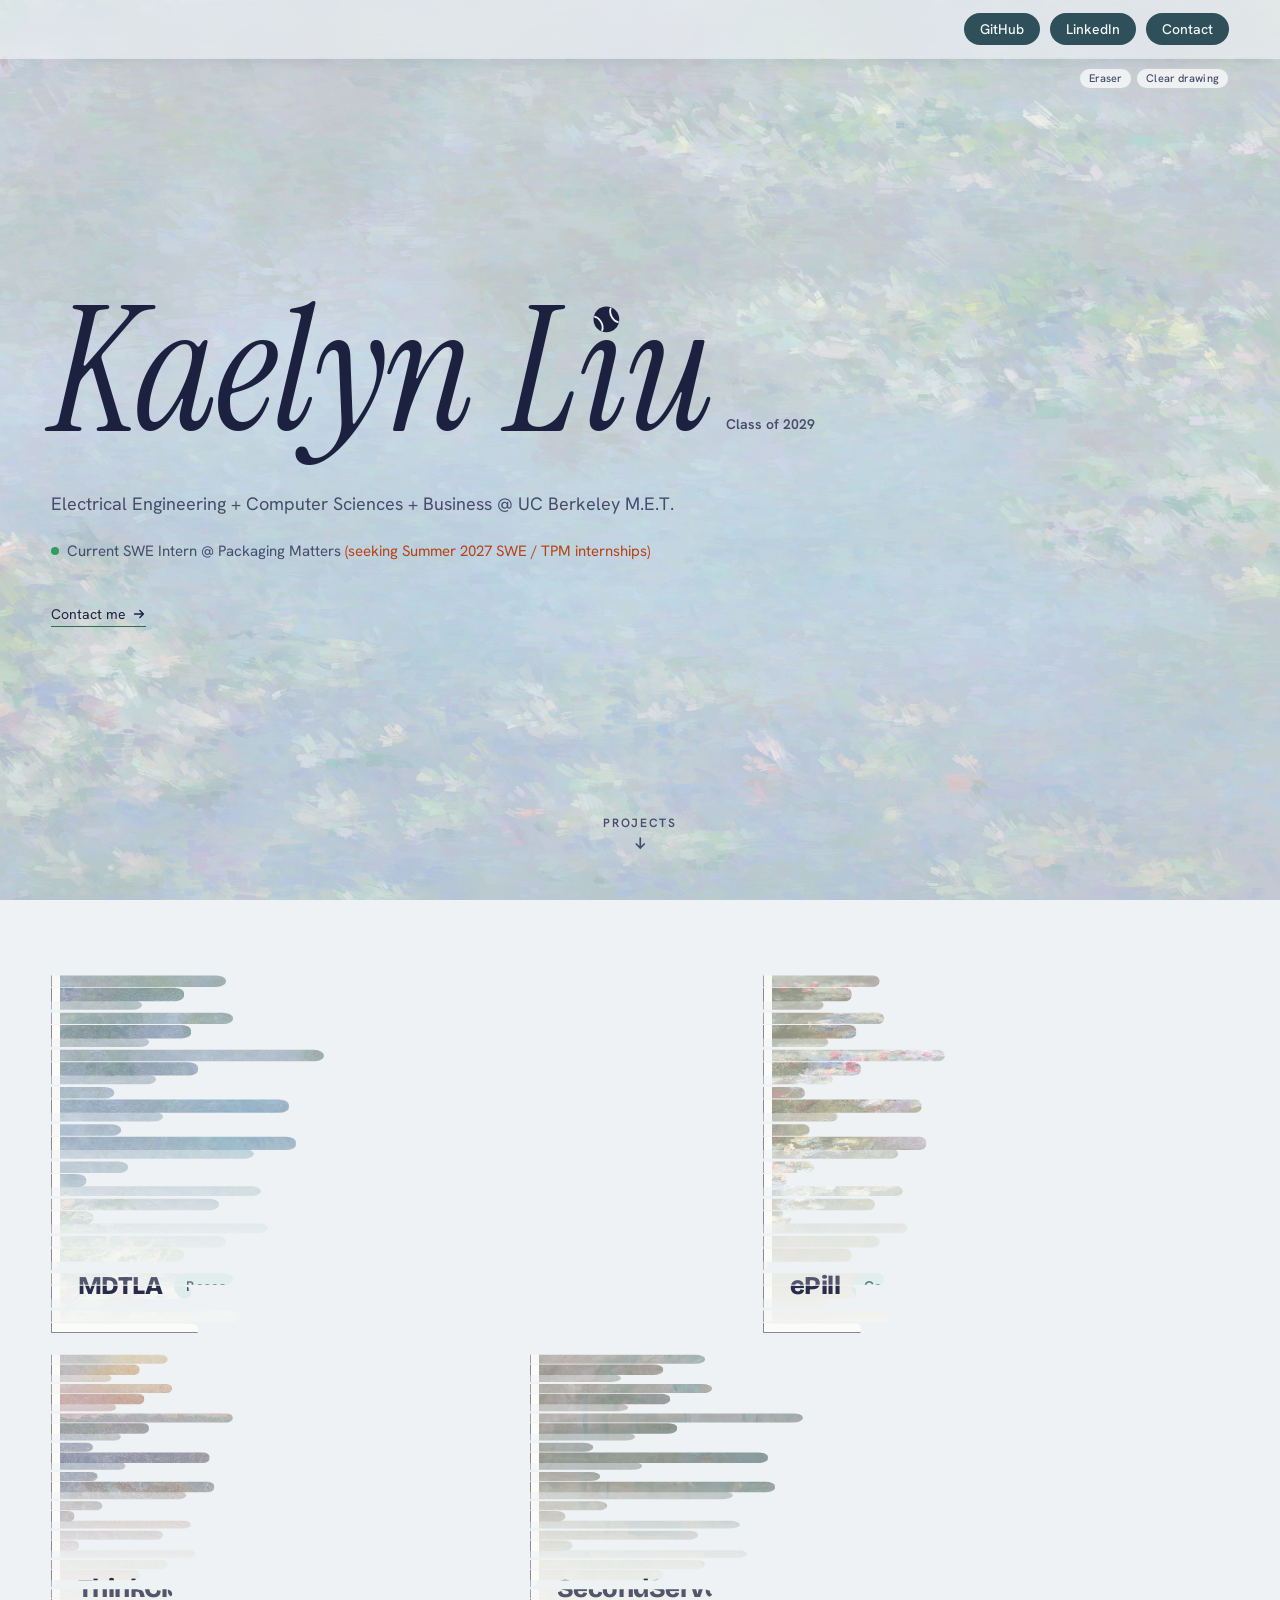
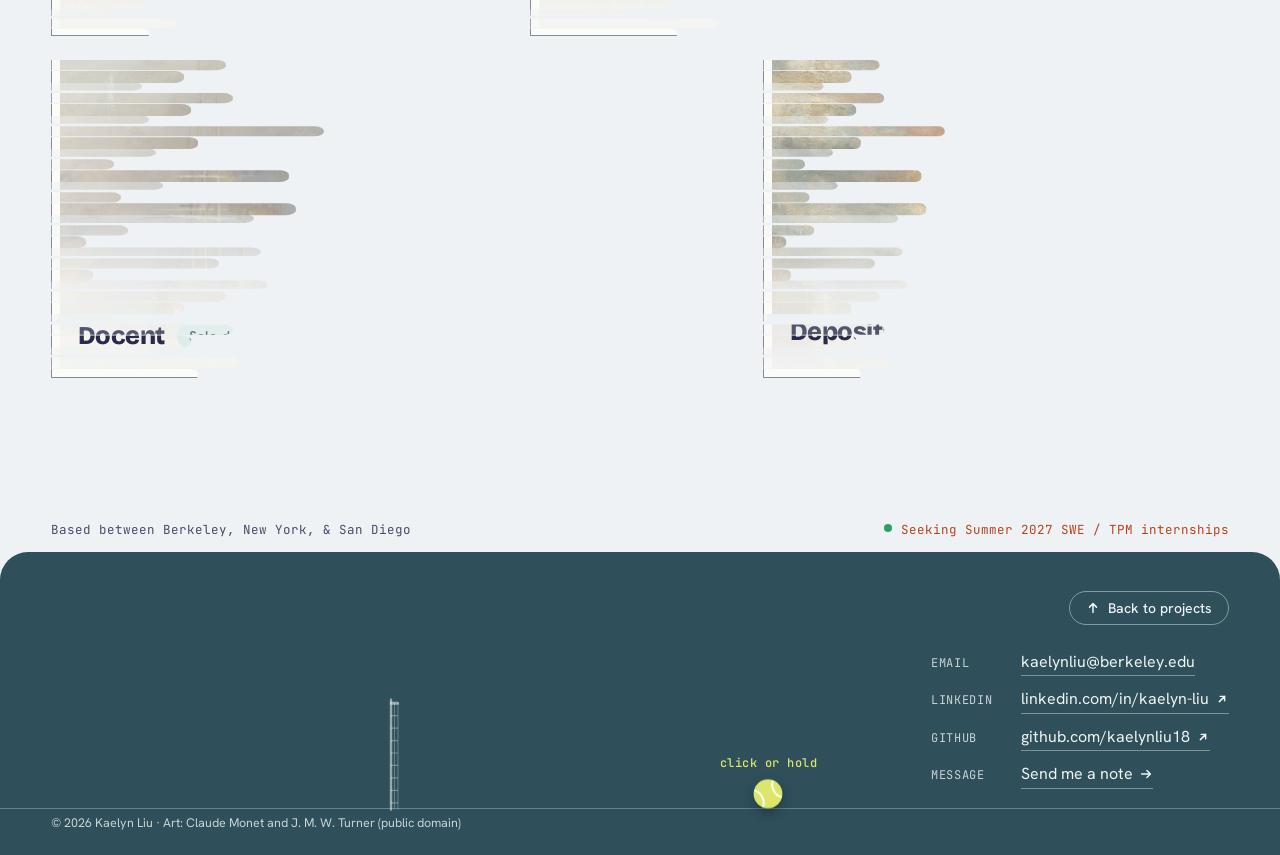
==== index.html @ cdf758e6 "DepositBack: size the monitor ring by viewport height so it fits short screens" ====
<!doctype html>
<html lang="en">
<head>
<meta charset="utf-8">
<meta name="viewport" content="width=device-width, initial-scale=1">
<title>Kaelyn Liu · Software Engineer</title>
<meta name="description" content="Kaelyn Liu: software engineer studying EECS + Business at UC Berkeley. Computer vision, ML and full-stack projects.">
<link rel="preconnect" href="https://fonts.googleapis.com">
<link rel="preconnect" href="https://fonts.gstatic.com" crossorigin>
<link href="https://fonts.googleapis.com/css2?family=Bricolage+Grotesque:opsz,wght@12..96,500;12..96,700;12..96,800&family=Hanken+Grotesk:wght@400;500;600&family=JetBrains+Mono:wght@400;500&family=Instrument+Serif:ital@1&display=swap" rel="stylesheet">
<link rel="stylesheet" href="styles.css?v=206">
<link rel="icon" href="data:image/svg+xml,%3Csvg xmlns='http://www.w3.org/2000/svg' viewBox='0 0 32 32'%3E%3Crect width='32' height='32' rx='6' fill='%23cfdcef'/%3E%3Cpath d='M9 8v16M9 16l9-8M12 14l7 10' stroke='%231c2140' stroke-width='3' fill='none' stroke-linecap='round'/%3E%3C/svg%3E">
</head>
<body>
<a class="skip" href="#projects">Skip to projects</a>

<header class="nav" id="top">
  <a class="brand" href="#top">Kaelyn Liu</a>
  <nav class="nav-links" aria-label="Profiles">
    <a class="nav-pill" href="https://github.com/kaelynliu18" target="_blank" rel="noopener">GitHub</a>
    <a class="nav-pill" href="https://linkedin.com/in/kaelyn-liu" target="_blank" rel="noopener">LinkedIn</a>
    <a class="nav-pill" href="contact.html">Contact</a>
  </nav>
</header>

<main>
  <div class="top">
    <!-- Hero -->
    <section class="hero" aria-labelledby="name">
      <div class="hero-id">
        <div class="name-row"><h1 id="name" aria-label="Kaelyn Liu"><span class="nm" aria-hidden="true"><span class="ch" style="--d:0">K</span><span class="ch" style="--d:1">a</span><span class="ch" style="--d:2">e</span><span class="ch" style="--d:3">l</span><span class="ch" style="--d:4">y</span><span class="ch" style="--d:5">n</span><span class="ch sp" style="--d:6"> </span><span class="ch" style="--d:7">L</span><span class="ch idot" style="--d:8">ı<span class="ball" aria-hidden="true"><svg viewBox="0 0 20 20"><circle cx="10" cy="10" r="9.6" fill="#1c2140"/><path transform="rotate(-28 10 10)" d="M3.4 4.3c2.9 2.5 2.9 8.9 0 11.4M16.6 4.3c-2.9 2.5-2.9 8.9 0 11.4" fill="none" stroke="#eef2f6" stroke-width="1.4" stroke-linecap="round"/></svg></span></span><span class="ch" style="--d:9">u</span></span></h1><span class="year">Class of 2029</span></div>
        <p class="edu">Electrical Engineering + Computer Sciences + Business @ UC Berkeley M.E.T.</p>
      </div>
      <div class="hero-pitch">
        <p class="now"><span class="dot open" aria-hidden="true"></span><span>Current SWE Intern @ Packaging Matters <span class="seek">(seeking Summer 2027 SWE / TPM internships)</span></span></p>
        <p class="reach hero-reach"><a href="contact.html">Contact me <svg class="i" viewBox="0 0 16 16" aria-hidden="true"><path d="M3 8h10M9 4l4 4-4 4"/></svg></a></p>
      </div>
    </section>

    <!-- Projects: a gallery wall of faded Monets, each with its project written over it -->
    <section class="wall" id="projects" aria-labelledby="h-projects">
      <h2 id="h-projects" class="sr-only">Projects</h2>
      <ul class="tiles">
        <li><button class="tile" type="button" data-i="0" aria-controls="d-mdtla">
          <span class="frame"><img class="tile-art" src="assets/mdtla-cover.webp" width="1400" height="1120" alt="" loading="eager"><span class="cover-text"><span class="tile-title"><span class="tile-name">MDTLA</span><span class="badge">Researcher @ UAB AI.MED Lab</span></span><span class="tile-line">Multi-scale digital twin for predicting fatty liver disease progression</span><span class="tile-foot"><span class="tile-metric">98.3% classification accuracy</span></span></span></span>
        </button></li>
        <li><button class="tile" type="button" data-i="1" aria-controls="d-epill">
          <span class="frame"><img class="tile-art" src="assets/epill-cover.webp" width="1429" height="1143" alt="" loading="eager"><span class="cover-text"><span class="tile-title"><span class="tile-name">ePill</span><span class="badge">Congressional App Challenge Winner</span></span><span class="tile-line">Synthetic data generation for a computer-vision-based pill tracking app</span><span class="tile-foot"><span class="tile-metric">+3.7% over YOLOv10 baseline</span></span></span></span>
        </button></li>
        <li><button class="tile" type="button" data-i="2" aria-controls="d-thinkclear">
          <span class="frame"><img class="tile-art" src="assets/thinkclear-cover.webp" width="1181" height="945" alt="" loading="eager"><span class="cover-text"><span class="tile-title"><span class="tile-name">ThinkClear</span><span class="badge">Fellow @ UPenn M&amp;TSI</span></span><span class="tile-line">Bone-conduction smart glasses with real-time edge facial recognition</span><span class="tile-foot"><span class="tile-metric">400k+ API requests supported</span></span></span></span>
        </button></li>
        <li><button class="tile" type="button" data-i="3" aria-controls="d-secondserve">
          <span class="frame"><img class="tile-art" src="assets/secondserve-cover.webp" width="1550" height="1240" alt="" loading="eager"><span class="cover-text"><span class="tile-title"><span class="tile-name">SecondServe</span><span class="badge">Solo developer</span></span><span class="tile-line">Physics-based digital twin for tennis serve optimization</span><span class="tile-foot"><span class="tile-metric wip">Still optimizing</span></span></span></span>
        </button></li>
        <li><button class="tile" type="button" data-i="4" aria-controls="d-docent">
          <span class="frame"><img class="tile-art" src="assets/docent-cover.webp?v=2" width="1400" height="1120" alt="" loading="eager"><span class="cover-text"><span class="tile-title"><span class="tile-name">Docent</span><span class="badge">Solo developer</span></span><span class="tile-line">Description coming soon</span></span></span>
        </button></li>
        <li><button class="tile" type="button" data-i="5" aria-controls="d-depositback">
          <span class="frame"><img class="tile-art" src="assets/depositback-cover.webp?v=2" width="1400" height="1120" alt="" loading="eager"><span class="cover-text"><span class="tile-title"><span class="tile-name">DepositBack</span><span class="badge">Anthropic Hackathon Winner</span></span><span class="tile-line">Multi-agent LLM system to help renters get their security deposits back</span><span class="tile-foot"><span class="tile-metric">15s end-to-end analysis</span></span></span></span>
        </button></li>
      </ul>
    </section>
    <div class="stage" aria-live="polite">
      <div class="stage-bar">
        <button class="ctl back" type="button"><svg class="i" viewBox="0 0 16 16" aria-hidden="true"><path d="M13 8H3M7 4 3 8l4 4"/></svg> All projects</button>
      </div>
      <article class="detail" id="d-mdtla" data-i="0" data-cover="assets/mdtla-cover.webp" aria-labelledby="t-mdtla">
        <figure class="detail-fig has-views"><div class="views" role="tablist" aria-label="MDTLA figures"><button type="button" role="tab" aria-selected="true" aria-controls="md-model" id="md-model-tab">Digital twin design</button><button type="button" role="tab" aria-selected="false" aria-controls="md-data" id="md-data-tab" tabindex="-1">Data pipeline</button><button type="button" role="tab" aria-selected="false" aria-controls="md-pred" id="md-pred-tab" tabindex="-1">Results</button></div><div class="view md-stack" role="tabpanel" id="md-model" aria-labelledby="md-model-tab"><p class="md-step md-label md-label-first">General biological structure</p><img class="md-anat" src="assets/liver-structure.webp" width="2516" height="618" loading="lazy" alt="Liver structure in three steps: the whole liver; the liver made of repeating hexagonal lobules; one lobule, with blood vessels running in from the edges to a central vein."><p class="md-credit">Liver structure diagram: <a href="https://old-ib.bioninja.com.au/options/option-d-human-physiology/d3-functions-of-the-liver/liver-structure.html" target="_blank" rel="noopener">BioNinja</a>.</p><p class="md-step md-label">MDTLA framework</p><svg class="md-fw" viewBox="0 0 2220 1390" role="img" aria-label="MDTLA framework: patient data (age, sex, BMI, T2D status, genes) sets model parameters that drive a hexagonal liver-lobule digital twin of hepatocytes, stellate, endothelial and Kupffer cells, linked to the patient by a bidirectional feedback loop."><defs><marker id="mdh" viewBox="0 0 10 10" refX="9" refY="5" markerWidth="5" markerHeight="5" orient="auto"><path d="M0 0 10 5 0 10z" fill="#1c2140"/></marker></defs><image href="assets/mdtla-framework.webp" width="2220" height="1390"/><g fill="none" stroke="#1c2140" marker-end="url(#mdh)"><g class="md-base" stroke-width="2"><path d="M558 364 L771 415"/><path d="M558 364 L771 596"/><path d="M558 364 L771 778"/><path d="M558 364 L771 957"/><path d="M558 364 L771 1138"/><path d="M558 479 L771 415"/><path d="M558 479 L771 596"/><path d="M558 479 L771 778"/><path d="M558 479 L771 957"/><path d="M558 479 L771 1138"/><path d="M558 594 L771 415"/><path d="M558 594 L771 596"/><path d="M558 594 L771 778"/><path d="M558 594 L771 957"/><path d="M558 594 L771 1138"/><path d="M558 710 L771 415"/><path d="M558 710 L771 596"/><path d="M558 710 L771 778"/><path d="M558 710 L771 957"/><path d="M558 710 L771 1138"/><path d="M558 967 L771 415"/><path d="M558 967 L771 596"/><path d="M558 967 L771 778"/><path d="M558 967 L771 957"/><path d="M558 967 L771 1138"/><path d="M558 1083 L771 415"/><path d="M558 1083 L771 596"/><path d="M558 1083 L771 778"/><path d="M558 1083 L771 957"/><path d="M558 1083 L771 1138"/><path d="M558 1198 L771 415"/><path d="M558 1198 L771 596"/><path d="M558 1198 L771 778"/><path d="M558 1198 L771 957"/><path d="M558 1198 L771 1138"/></g><g class="md-base" stroke-width="3"><path d="M1022 415 L1174 600"/><path d="M1022 596 L1174 690"/><path d="M1022 778 L1174 778"/><path d="M1022 957 L1174 866"/><path d="M1022 1138 L1174 955"/></g></g><g class="md-pulse" fill="none" stroke="#2f4f5a" stroke-width="3.2" stroke-linecap="round"><path d="M558 364 L771 415" pathLength="100" style="--d:0.09s"/><path d="M558 364 L771 596" pathLength="100" style="--d:0.05s"/><path d="M558 364 L771 778" pathLength="100" style="--d:0.19s"/><path d="M558 364 L771 957" pathLength="100" style="--d:0.02s"/><path d="M558 364 L771 1138" pathLength="100" style="--d:0.16s"/><path d="M558 479 L771 415" pathLength="100" style="--d:0.11s"/><path d="M558 479 L771 596" pathLength="100" style="--d:0.02s"/><path d="M558 479 L771 778" pathLength="100" style="--d:0.14s"/><path d="M558 479 L771 957" pathLength="100" style="--d:0.02s"/><path d="M558 479 L771 1138" pathLength="100" style="--d:0.12s"/><path d="M558 594 L771 415" pathLength="100" style="--d:0.02s"/><path d="M558 594 L771 596" pathLength="100" style="--d:0.03s"/><path d="M558 594 L771 778" pathLength="100" style="--d:0.12s"/><path d="M558 594 L771 957" pathLength="100" style="--d:0.23s"/><path d="M558 594 L771 1138" pathLength="100" style="--d:0.03s"/><path d="M558 710 L771 415" pathLength="100" style="--d:0.06s"/><path d="M558 710 L771 596" pathLength="100" style="--d:0.17s"/><path d="M558 710 L771 778" pathLength="100" style="--d:0.27s"/><path d="M558 710 L771 957" pathLength="100" style="--d:0.16s"/><path d="M558 710 L771 1138" pathLength="100" style="--d:0.11s"/><path d="M558 967 L771 415" pathLength="100" style="--d:0.28s"/><path d="M558 967 L771 596" pathLength="100" style="--d:0.02s"/><path d="M558 967 L771 778" pathLength="100" style="--d:0.23s"/><path d="M558 967 L771 957" pathLength="100" style="--d:0.08s"/><path d="M558 967 L771 1138" pathLength="100" style="--d:0.05s"/><path d="M558 1083 L771 415" pathLength="100" style="--d:0.03s"/><path d="M558 1083 L771 596" pathLength="100" style="--d:0.09s"/><path d="M558 1083 L771 778" pathLength="100" style="--d:0.23s"/><path d="M558 1083 L771 957" pathLength="100" style="--d:0.05s"/><path d="M558 1083 L771 1138" pathLength="100" style="--d:0.16s"/><path d="M558 1198 L771 415" pathLength="100" style="--d:0.19s"/><path d="M558 1198 L771 596" pathLength="100" style="--d:0.11s"/><path d="M558 1198 L771 778" pathLength="100" style="--d:0.16s"/><path d="M558 1198 L771 957" pathLength="100" style="--d:0.02s"/><path d="M558 1198 L771 1138" pathLength="100" style="--d:0.02s"/><path class="fast" d="M1022 415 L1174 600" pathLength="100" style="--d:3.12s"/><path class="fast" d="M1022 596 L1174 690" pathLength="100" style="--d:3.18s"/><path class="fast" d="M1022 778 L1174 778" pathLength="100" style="--d:3.24s"/><path class="fast" d="M1022 957 L1174 866" pathLength="100" style="--d:3.31s"/><path class="fast" d="M1022 1138 L1174 955" pathLength="100" style="--d:3.37s"/></g></svg></div><div class="view" role="tabpanel" id="md-data" aria-labelledby="md-data-tab" hidden><svg class="flow" viewBox="0 0 1340 790" role="img" aria-labelledby="md-data-title" font-family="inherit"><title id="md-data-title">MDTLA data preprocessing: of 29,404 participants in a Brazil cohort, 20,197 without follow-up were excluded, leaving 9,207. Variables more than 5% missing were deleted and remaining gaps filled by KNN imputation. Separately, gene expression from 191 participants in the European NAFLD Registry went through differential gene expression analysis in R and pathway enrichment analysis. Both feed digital twin model training.</title><defs><marker id="da" viewBox="0 0 10 10" refX="9" refY="5" markerWidth="8" markerHeight="8" orient="auto"><path d="M0 1 9 5 0 9z" fill="#464c6c"/></marker></defs><text x="40" y="28" font-size="18" font-weight="600" letter-spacing="2" fill="#464c6c" opacity=".75">EHR + CLINICAL DATA · BRAZIL COHORT</text><text x="1320" y="28" text-anchor="end" font-size="18" font-weight="600" letter-spacing="2" fill="#464c6c" opacity=".75">GENE EXPRESSION · NAFLD REGISTRY</text><g class="flow-edges" fill="none" stroke-width="2"><path d="M200 180 V296" stroke="#464c6c" marker-end="url(#da)"/><path d="M200 200 H446" stroke="#464c6c" marker-end="url(#da)"/><path d="M200 390 V430 H135 V466" stroke="#464c6c" marker-end="url(#da)"/><path d="M200 430 H445 V466" stroke="#464c6c" marker-end="url(#da)"/><path d="M445 580 V720 H466" stroke="#464c6c" marker-end="url(#da)"/><path d="M1160 180 V256" stroke="#464c6c" marker-end="url(#da)"/><path d="M1160 400 V476" stroke="#464c6c" marker-end="url(#da)"/><path d="M1000 330 H800 V666" stroke="#464c6c" marker-end="url(#da)"/><path d="M1160 590 V720 H894" stroke="#464c6c" marker-end="url(#da)"/></g><rect x="40" y="70" width="320" height="110" rx="14" fill="#e2f1e8" stroke="#9ccbb0" stroke-width="2"/><text text-anchor="middle" font-size="24" fill="#1c2140"><tspan x="200" y="118.4" font-weight="500">29,404 participants</tspan><tspan x="200" y="148.4" font-weight="500">from Brazil cohort</tspan></text><rect x="450" y="150" width="330" height="100" rx="14" fill="#f6f6f8" stroke="#d9dbe3" stroke-width="2"/><text text-anchor="middle" font-size="24" fill="#1c2140"><tspan x="615" y="193.4" font-weight="500">Excluded: no follow-up</tspan><tspan x="615" y="223.4" font-weight="500">(n = 20,197)</tspan></text><rect x="40" y="300" width="320" height="90" rx="14" fill="#f3f5fa" stroke="#c7cde0" stroke-width="2"/><text text-anchor="middle" font-size="24" fill="#1c2140"><tspan x="200" y="353.4" font-weight="500">9,207 included</tspan></text><rect x="0" y="470" width="270" height="110" rx="14" fill="#f6f6f8" stroke="#d9dbe3" stroke-width="2"/><text text-anchor="middle" font-size="24" fill="#1c2140"><tspan x="135" y="518.4" font-weight="500">Variables >5%</tspan><tspan x="135" y="548.4" font-weight="500">missing deleted</tspan></text><rect x="300" y="470" width="290" height="110" rx="14" fill="#f3f5fa" stroke="#c7cde0" stroke-width="2"/><text text-anchor="middle" font-size="24" fill="#1c2140"><tspan x="445" y="518.4" font-weight="500">Remaining gaps filled</tspan><tspan x="445" y="548.4" font-weight="500">with KNN imputation</tspan></text><rect x="1000" y="70" width="320" height="110" rx="14" fill="#e2f1e8" stroke="#9ccbb0" stroke-width="2"/><text text-anchor="middle" font-size="24" fill="#1c2140"><tspan x="1160" y="118.4" font-weight="500">191 participants from</tspan><tspan x="1160" y="148.4" font-weight="500">European NAFLD Registry</tspan></text><rect x="1000" y="260" width="320" height="140" rx="14" fill="#f3f5fa" stroke="#c7cde0" stroke-width="2"/><text text-anchor="middle" font-size="24" fill="#1c2140"><tspan x="1160" y="308.4" font-weight="500">Differential gene</tspan><tspan x="1160" y="338.4" font-weight="500">expression analysis</tspan><tspan x="1160" y="368.4" font-weight="500">in R</tspan></text><rect x="1000" y="480" width="320" height="110" rx="14" fill="#f3f5fa" stroke="#c7cde0" stroke-width="2"/><text text-anchor="middle" font-size="24" fill="#1c2140"><tspan x="1160" y="528.4" font-weight="500">Pathway enrichment</tspan><tspan x="1160" y="558.4" font-weight="500">analysis</tspan></text><rect x="470" y="670" width="420" height="100" rx="14" fill="#fbeee6" stroke="#e6b79d" stroke-width="2"/><text text-anchor="middle" font-size="24" fill="#1c2140"><tspan x="680" y="728.4" font-weight="500">Digital twin model training</tspan></text></svg>


</div><div class="view" role="tabpanel" id="md-pred" aria-labelledby="md-pred-tab" hidden><svg class="md-pred" viewBox="0 0 1596 1056" role="img" aria-label="A 3 by 3 grid of simulated liver tissue at t0, t5 and t10. Control: the tissue stays healthy. Develops MASLD with no treatment: fat droplets spread through the hepatocytes and the vessel network breaks down by t10. Develops MASLD with treatment: fat appears at t5 but has mostly cleared by t10." font-family="inherit"><image href="assets/mdtla-grid.webp" x="250" y="74" width="1338" height="976"/><text x="462" y="48" text-anchor="middle" font-size="46" font-weight="600" fill="#464c6c">t<tspan font-size="30" dy="10">0</tspan></text><text x="917.5" y="48" text-anchor="middle" font-size="46" font-weight="600" fill="#464c6c">t<tspan font-size="30" dy="10">5</tspan></text><text x="1375" y="48" text-anchor="middle" font-size="46" font-weight="600" fill="#464c6c">t<tspan font-size="30" dy="10">10</tspan></text><text transform="translate(216 226) rotate(-90)" text-anchor="middle" font-size="40" font-weight="600" fill="#464c6c">Control</text><text transform="translate(216 562) rotate(-90)" text-anchor="middle" font-size="40" font-weight="600" fill="#464c6c">No treatment</text><text transform="translate(216 898) rotate(-90)" text-anchor="middle" font-size="40" font-weight="600" fill="#464c6c">Treatment</text><path d="M168 442 H150 V1018 H168" fill="none" stroke="#464c6c" stroke-width="2.5" opacity=".7"/><text transform="translate(108 730) rotate(-90)" text-anchor="middle" font-size="40" font-weight="600" fill="#464c6c">Develops MASLD</text></svg><figcaption>Sample predictions from the twin over time: a control patient, and a patient who develops MASLD, with and without an intervention. Yellow dots are steatotic (fatty) liver cells.</figcaption></div></figure>
        <div class="detail-body">
          <div class="title-row"><h3 id="t-mdtla" tabindex="-1">MDTLA</h3><span class="badge">Researcher @ UAB AI.MED Lab</span></div>
          <p class="context">Multi-Scale Digital Twin for Liver Aging</p>
          <ul class="results"><li><span class="num">98.3%</span> MASLD classification accuracy, n = 9,200</li><li><span class="num">26.9%</span> lower onset-time RMSE than XGBoost</li></ul>
          <p class="blurb">Fatty liver disease affects 25–40% of Western adults and often goes unnoticed until it's too late. My framework turns a patient's multi-omics and EHR data into a digital twin of their liver. The twin combines mechanistic ODEs, stochastic cell-state transitions and agent-based simulation to predict whether the disease will develop, and when, to within 0.95 years (RMSE).</p>
          <ul class="stack" aria-label="Skills used"><li>MATLAB</li><li>Python</li><li>R</li><li>ODE models</li><li>Markov chains</li><li>Agent-based modeling</li><li>XGBoost</li></ul>
          <p class="links"><a href="https://github.com/kaelynliu18/MDTLA-Digital-Twin-Framework" target="_blank" rel="noopener">Code <svg class="i" viewBox="0 0 16 16" aria-hidden="true"><path d="M5 11 11 5M6 5h5v5"/></svg></a></p>
        </div>
      </article>
      <article class="detail" id="d-epill" data-i="1" data-cover="assets/epill-cover.webp" aria-labelledby="t-epill">
        <figure class="detail-fig has-views"><div class="views" role="tablist" aria-label="ePill figures"><button type="button" role="tab" aria-selected="true" aria-controls="ep-app" id="ep-app-tab">App design</button><button type="button" role="tab" aria-selected="false" aria-controls="ep-sys" id="ep-sys-tab" tabindex="-1">System design</button><button type="button" role="tab" aria-selected="false" aria-controls="ep-data" id="ep-data-tab" tabindex="-1">Synthetic data generation</button></div><div class="view" role="tabpanel" id="ep-app" aria-labelledby="ep-app-tab"><div class="spin"><div class="spin-stage" tabindex="0" role="group" aria-roledescription="carousel" aria-label="App screens in the order a patient uses them; drag, swipe or use the arrow keys to turn"><ol class="spin-track"><li class="spin-phone" data-title="Reminder" data-note="Notifies the patient when meds are due"><span class="device"><img src="assets/epill-screen-reminder.webp" width="540" height="1100" loading="lazy" draggable="false" alt="Reminder pop-up: Time to take your meds! Clindamycin Hydrochloride, Tylenol, with Log now and Remind me later buttons."></span></li><li class="spin-phone" data-title="Schedule" data-note="Shows which pills to take and when"><span class="device"><img src="assets/epill-screen-schedule.webp" width="540" height="1100" loading="lazy" draggable="false" alt="Today's schedule: 8 AM and 12 PM doses marked All taken with photo thumbnails; the 8 PM dose has a Log these pills button."></span></li><li class="spin-phone" data-title="Log pills" data-note="Lets users log pills from a single photo"><span class="device"><img src="assets/epill-screen-log.webp" width="540" height="1100" loading="lazy" draggable="false" alt="Log pills: a photo of five pills in a hand, identified as 3 Clindamycin and 2 Tylenol, both correct, with a Confirm all taken button."></span></li><li class="spin-phone" data-title="Ensure correct count" data-note="Catches errors before they're logged"><span class="device"><img src="assets/epill-screen-wrong.webp" width="540" height="1100" loading="lazy" draggable="false" alt="Log pills with a mismatch: Tylenol 2 pills detected, correct; Clindamycin Hydrochloride flagged in red, detected 2, need 3, with Retake photo and Confirm all taken buttons."></span></li><li class="spin-phone" data-title="Chat" data-note="Keeps the doctor or caregiver easily in reach"><span class="device"><img src="assets/epill-screen-chat.webp" width="540" height="1100" loading="lazy" draggable="false" alt="Chat screen with the patient's doctor, showing the message Hi Dr. Whitfield!"></span></li></ol></div><div class="spin-dots" aria-hidden="true"><i></i><i></i><i></i><i></i><i></i></div><p class="spin-cap" aria-live="polite"><b>1. Reminder</b>Notifies the patient when meds are due</p></div></div><div class="view" role="tabpanel" id="ep-sys" aria-labelledby="ep-sys-tab" hidden><svg class="flow" viewBox="0 0 1600 765" role="img" aria-labelledby="ep-flow-title" font-family="inherit"><title id="ep-flow-title">ePill system design: a reminder prompts the patient to photograph the dose; the photo and the patient's own reference photos go to a Supabase edge function, which asks a Gemini 2.5 Flash model fine-tuned on synthetic images for each pill's name, count and confidence. The app checks the right pill and count, the patient confirms, and the dose log and photo are saved to Postgres and Storage. Confirmed photos become future reference photos, and caregivers see doses update in real time.</title><defs><marker id="ea" viewBox="0 0 10 10" refX="9" refY="5" markerWidth="8" markerHeight="8" orient="auto"><path d="M0 1 9 5 0 9z" fill="#464c6c"/></marker><marker id="eb" viewBox="0 0 10 10" refX="9" refY="5" markerWidth="8" markerHeight="8" orient="auto"><path d="M0 1 9 5 0 9z" fill="#2a7351"/></marker></defs><text x="20" y="28" font-size="18" font-weight="600" letter-spacing="2" fill="#464c6c" opacity=".75">PATIENT APP · REACT NATIVE</text><text x="560" y="28" font-size="18" font-weight="600" letter-spacing="2" fill="#464c6c" opacity=".75">SUPABASE</text><text x="1180" y="28" font-size="18" font-weight="600" letter-spacing="2" fill="#464c6c" opacity=".75">VERTEX AI</text><text x="1040" y="578" font-size="18" font-weight="600" letter-spacing="2" fill="#464c6c" opacity=".75">CAREGIVER</text><g class="flow-edges" fill="none" stroke-width="2"><path d="M170.0 180 V231" stroke="#464c6c" marker-end="url(#ea)"/><path d="M320 285 H556" stroke="#464c6c" marker-end="url(#ea)"/><path d="M960 260 H1176" stroke="#464c6c" marker-end="url(#ea)"/><path d="M1180 315 H964" stroke="#464c6c" marker-end="url(#ea)"/><path d="M560 335 H450 V455 H324" stroke="#464c6c" marker-end="url(#ea)"/><path d="M170.0 560 V616" stroke="#464c6c" marker-end="url(#ea)"/><path d="M320 700 H556" stroke="#464c6c" marker-end="url(#ea)"/><path d="M320 655 H500 V495 H556" stroke="#464c6c" marker-end="url(#ea)"/><path d="M760 440 V364" stroke="#2a7351" marker-end="url(#eb)" stroke-width="2.5"/><path d="M1380 440 V374" stroke="#464c6c" marker-end="url(#ea)"/><path d="M960 680 H1036" stroke="#464c6c" marker-end="url(#ea)"/><path d="M1240 680 H1296" stroke="#464c6c" marker-end="url(#ea)"/></g><text x="438" y="272" text-anchor="middle" font-size="18" fill="#464c6c" font-weight="500" stroke="#fff" stroke-width="6" stroke-linejoin="round" paint-order="stroke">photo + reference photos</text><text x="1068" y="247" text-anchor="middle" font-size="18" fill="#464c6c" font-weight="500" stroke="#fff" stroke-width="6" stroke-linejoin="round" paint-order="stroke">retries if overloaded</text><text x="1072" y="342" text-anchor="middle" font-size="18" fill="#464c6c" font-weight="500" stroke="#fff" stroke-width="6" stroke-linejoin="round" paint-order="stroke">name · count · confidence</text><text x="462" y="400" text-anchor="start" font-size="18" fill="#464c6c" font-weight="500" stroke="#fff" stroke-width="6" stroke-linejoin="round" paint-order="stroke">results</text><text x="438" y="687" text-anchor="middle" font-size="18" fill="#464c6c" font-weight="500" stroke="#fff" stroke-width="6" stroke-linejoin="round" paint-order="stroke">dose log</text><text x="512" y="580" text-anchor="start" font-size="18" fill="#464c6c" font-weight="500" stroke="#fff" stroke-width="6" stroke-linejoin="round" paint-order="stroke">photo</text><text x="774" y="404" text-anchor="start" font-size="18" fill="#2a7351" font-weight="600" stroke="#fff" stroke-width="6" stroke-linejoin="round" paint-order="stroke">past confirmed photos become references</text><text x="1394" y="410" text-anchor="start" font-size="18" fill="#464c6c" font-weight="500" stroke="#fff" stroke-width="6" stroke-linejoin="round" paint-order="stroke">trained on</text><rect x="20" y="70" width="300" height="110" rx="14" fill="#e2f1e8" stroke="#9ccbb0" stroke-width="2"/><text text-anchor="middle" font-size="25" fill="#1c2140"><tspan x="170" y="118.75" font-weight="600">Reminder fires</tspan><tspan x="170" y="148.75" font-size="19" fill="#464c6c">snooze 15 / 30 / 60 min</tspan></text><rect x="20" y="235" width="300" height="100" rx="14" fill="#f3f5fa" stroke="#c7cde0" stroke-width="2"/><text text-anchor="middle" font-size="25" fill="#1c2140"><tspan x="170" y="278.75" font-weight="600">Snap a photo</tspan><tspan x="170" y="308.75" font-weight="600">of the dose</tspan></text><rect x="20" y="420" width="300" height="140" rx="14" fill="#f3f5fa" stroke="#c7cde0" stroke-width="2"/><text text-anchor="middle" font-size="25" fill="#1c2140"><tspan x="170" y="468.75" font-weight="600">Check each pill:</tspan><tspan x="170" y="498.75" font-weight="600">right name,</tspan><tspan x="170" y="528.75" font-weight="600">right count</tspan></text><rect x="20" y="620" width="300" height="110" rx="14" fill="#f3f5fa" stroke="#c7cde0" stroke-width="2"/><text text-anchor="middle" font-size="25" fill="#1c2140"><tspan x="170" y="668.75" font-weight="600">Patient confirms</tspan><tspan x="170" y="698.75" font-size="19" fill="#464c6c">nothing logs on its own</tspan></text><rect x="560" y="210" width="400" height="150" rx="14" fill="#f3f5fa" stroke="#c7cde0" stroke-width="2"/><text text-anchor="middle" font-size="25" fill="#1c2140"><tspan x="760" y="278.75" font-weight="600">Edge function</tspan><tspan x="760" y="308.75" font-size="19" fill="#464c6c">process-image (Deno)</tspan></text><rect x="560" y="440" width="400" height="110" rx="14" fill="#f3f5fa" stroke="#c7cde0" stroke-width="2"/><text text-anchor="middle" font-size="25" fill="#1c2140"><tspan x="760" y="488.75" font-weight="600">Storage</tspan><tspan x="760" y="518.75" font-size="19" fill="#464c6c">private dose photos</tspan></text><rect x="560" y="610" width="400" height="130" rx="14" fill="#f3f5fa" stroke="#c7cde0" stroke-width="2"/><text text-anchor="middle" font-size="25" fill="#1c2140"><tspan x="760" y="653.75" font-weight="600">Postgres</tspan><tspan x="760" y="683.75" font-size="19" fill="#464c6c">meds, dose logs, links</tspan><tspan x="760" y="713.75" font-size="19" fill="#464c6c">row-level security</tspan></text><rect x="1180" y="200" width="400" height="170" rx="14" fill="#fbeee6" stroke="#e6b79d" stroke-width="2"/><text text-anchor="middle" font-size="25" fill="#1c2140"><tspan x="1380" y="278.75" font-weight="600">Gemini 2.5 Flash</tspan><tspan x="1380" y="308.75" font-size="19" fill="#464c6c">fine-tuned on Vertex AI</tspan></text><rect x="1180" y="440" width="400" height="110" rx="14" fill="#f3f5fa" stroke="#c7cde0" stroke-width="2"/><text text-anchor="middle" font-size="25" fill="#1c2140"><tspan x="1380" y="488.75" font-weight="600">Synthetic training</tspan><tspan x="1380" y="518.75" font-size="19" fill="#464c6c">images (Synthetic data tab)</tspan></text><rect x="1040" y="625" width="200" height="110" rx="14" fill="#f3f5fa" stroke="#c7cde0" stroke-width="2"/><text text-anchor="middle" font-size="25" fill="#1c2140"><tspan x="1140" y="673.75" font-weight="600">Realtime</tspan><tspan x="1140" y="703.75" font-size="19" fill="#464c6c">push updates</tspan></text><rect x="1300" y="615" width="280" height="130" rx="14" fill="#e2f1e8" stroke="#9ccbb0" stroke-width="2"/><text text-anchor="middle" font-size="25" fill="#1c2140"><tspan x="1440" y="658.75" font-weight="600">Caregiver app</tspan><tspan x="1440" y="688.75" font-size="19" fill="#464c6c">sees doses live,</tspan><tspan x="1440" y="718.75" font-size="19" fill="#464c6c">edits meds, chats</tspan></text></svg></div><div class="view" role="tabpanel" id="ep-data" aria-labelledby="ep-data-tab" hidden><img class="pipe-flow" src="assets/epill-pipeline.webp" width="2085" height="685" loading="lazy" alt="The synthetic-data pipeline in five steps: 0, the original reference photo of an orange tablet, front and back; 1, image segmentation, the tablet cut out from its background; 2, random positioning, pill outlines scattered on a 1000-pixel canvas; 3, drop shadows rendered where the pills will sit; 4, mimic real-world, the pills composited onto a gray surface."></div></figure>
        <div class="detail-body">
          <div class="title-row"><h3 id="t-epill" tabindex="-1">ePill</h3><span class="badge">Congressional App Challenge Winner</span></div>
          <p class="context">Automatic medication logging</p>
          <ul class="results"><li><span class="num">+3.7%</span> accuracy over a YOLOv10 baseline</li><li><span class="num">2,452</span> pill classes supported</li></ul>
          <p class="blurb"><b>Overview:</b> Medication errors contribute to an estimated 7,000 to 9,000 deaths annually in the U.S. alone, and negatively affect over 7 million people. ePill automates the pill-tracking process, using deep learning to ensure the correct pills are taken at the right time, offering a solution that is faster and more reliable.</p><p class="blurb"><b>Training:</b> Fine-tuned Gemini 2.5 Flash on synthetic images generated using LAB color-space thresholding and Poisson-disk sampling to outperform a YOLOv10 baseline.</p>
          <ul class="stack" aria-label="Skills used"><li>Python</li><li>Gemini 2.5 Flash</li><li>TypeScript</li><li>React Native</li><li>Expo Router</li><li>Supabase Edge Functions</li><li>PostgreSQL</li></ul>
          <p class="links"><a href="https://github.com/kaelynliu18/epill" target="_blank" rel="noopener">Code <svg class="i" viewBox="0 0 16 16" aria-hidden="true"><path d="M5 11 11 5M6 5h5v5"/></svg></a><a href="https://youtu.be/BkJ2n6FV53w" target="_blank" rel="noopener">Demo video <svg class="i" viewBox="0 0 16 16" aria-hidden="true"><path d="M5 11 11 5M6 5h5v5"/></svg></a></p>
        </div>
      </article>
      <article class="detail" id="d-thinkclear" data-i="2" data-cover="assets/thinkclear-cover.webp" aria-labelledby="t-thinkclear">
        <figure class="detail-fig has-views"><div class="views" role="tablist" aria-label="ThinkClear figures"><button type="button" role="tab" aria-selected="true" aria-controls="tc-cad" id="tc-cad-tab">Glasses design</button><button type="button" role="tab" aria-selected="false" aria-controls="tc-flow" id="tc-flow-tab" tabindex="-1">System design</button></div><div class="view" role="tabpanel" id="tc-cad" aria-labelledby="tc-cad-tab"><video class="fig-video" src="assets/thinkclear-explode.mp4" poster="assets/thinkclear-explode-poster.webp" width="1280" height="878" autoplay muted loop playsinline preload="metadata" aria-label="CAD animation of the ThinkClear glasses: the assembled frame separates into its parts, showing the camera board in the front frame and bone-conduction speakers in both temples, then returns to a front view."></video><figcaption>CAD model.</figcaption></div><div class="view" role="tabpanel" id="tc-flow" aria-labelledby="tc-flow-tab" hidden><svg class="flow" viewBox="0 0 1600 820" role="img" aria-labelledby="flow-title" font-family="inherit"><title id="flow-title">ThinkClear system flow: the glasses recognize faces from camera frames and speak matches through bone-conduction headphones; profiles sync from the Next.js server into a local database; caregivers upload familiar faces in the app, which also powers a memory game with accuracy stats.</title><defs><marker id="fa" viewBox="0 0 10 10" refX="9" refY="5" markerWidth="8" markerHeight="8" orient="auto"><path d="M0 1 9 5 0 9z" fill="#464c6c"/></marker></defs><text x="20" y="22" font-size="19" font-weight="600" letter-spacing="2" fill="#464c6c" opacity=".75">ON THE GLASSES</text><text x="250" y="332" font-size="19" font-weight="600" letter-spacing="2" fill="#464c6c" opacity=".75">PROFILE SYNC</text><text x="20" y="534" font-size="19" font-weight="600" letter-spacing="2" fill="#464c6c" opacity=".75">CAREGIVER APP</text><g class="flow-edges" fill="none" stroke="#464c6c" stroke-width="2" marker-end="url(#fa)"><path d="M190 250 H220 V136 H246"/><path d="M190 250 H220 V426 H246"/><path d="M450 136 H506"/><path d="M760 136 H816"/><path d="M1050 136 H1106"/><path d="M1260 136 H1316"/><path d="M480 426 H546"/><path d="M830 426 H896"/><path d="M190 712 H246"/><path d="M460 712 H516"/><path d="M720 712 H755 V618 H786"/><path d="M720 712 H755 V758 H786"/><path d="M1020 758 H1086"/><path d="M1280 758 H1336"/><path d="M905 560 V530 H690 V504"/></g><rect x="20" y="186" width="170" height="128" rx="14" fill="#e2f1e8" stroke="#9ccbb0" stroke-width="2"/><text text-anchor="middle" font-size="26" fill="#1c2140"><tspan x="105" y="227.1">Launch</tspan><tspan x="105" y="259.1">Raspberry</tspan><tspan x="105" y="291.1">Pi</tspan></text><rect x="250" y="70" width="200" height="132" rx="14" fill="#f3f5fa" stroke="#c7cde0" stroke-width="2"/><text text-anchor="middle" font-size="26" fill="#1c2140"><tspan x="350" y="129.1">For every</tspan><tspan x="350" y="161.1">camera frame</tspan></text><rect x="510" y="62" width="250" height="148" rx="14" fill="#f3f5fa" stroke="#c7cde0" stroke-width="2"/><text text-anchor="middle" font-size="26" fill="#1c2140"><tspan x="635" y="113.1">Pretrained</tspan><tspan x="635" y="145.1">model generates</tspan><tspan x="635" y="177.1">face embedding</tspan></text><rect x="820" y="62" width="230" height="148" rx="14" fill="#f3f5fa" stroke="#c7cde0" stroke-width="2"/><text text-anchor="middle" font-size="26" fill="#1c2140"><tspan x="935" y="113.1">Query local</tspan><tspan x="935" y="145.1">DB for similar</tspan><tspan x="935" y="177.1">embedding</tspan></text><rect x="1110" y="106" width="150" height="60" rx="14" fill="#f3f5fa" stroke="#c7cde0" stroke-width="2"/><text text-anchor="middle" font-size="26" fill="#1c2140"><tspan x="1185" y="145.1">If match</tspan></text><rect x="1320" y="54" width="260" height="164" rx="14" fill="#fbeee6" stroke="#e6b79d" stroke-width="2"/><text text-anchor="middle" font-size="26" fill="#1c2140"><tspan x="1450" y="113.1">Name output</tspan><tspan x="1450" y="145.1">via bone</tspan><tspan x="1450" y="177.1">conduction</tspan></text><rect x="250" y="360" width="230" height="132" rx="14" fill="#f3f5fa" stroke="#c7cde0" stroke-width="2"/><text text-anchor="middle" font-size="26" fill="#1c2140"><tspan x="365" y="403.1">If Next.js</tspan><tspan x="365" y="435.1">server detects</tspan><tspan x="365" y="467.1">a change</tspan></text><rect x="550" y="352" width="280" height="148" rx="14" fill="#f3f5fa" stroke="#c7cde0" stroke-width="2"/><text text-anchor="middle" font-size="26" fill="#1c2140"><tspan x="690" y="403.1">Request profiles,</tspan><tspan x="690" y="435.1">generate embeddings</tspan><tspan x="690" y="467.1">for each person</tspan></text><rect x="900" y="370" width="210" height="112" rx="14" fill="#f3f5fa" stroke="#c7cde0" stroke-width="2"/><text text-anchor="middle" font-size="26" fill="#1c2140"><tspan x="1005" y="419.1">Store in</tspan><tspan x="1005" y="451.1">local DB</tspan></text><rect x="20" y="646" width="170" height="132" rx="14" fill="#e2f1e8" stroke="#9ccbb0" stroke-width="2"/><text text-anchor="middle" font-size="26" fill="#1c2140"><tspan x="105" y="689.1">Launch</tspan><tspan x="105" y="721.1">ThinkClear</tspan><tspan x="105" y="753.1">app</tspan></text><rect x="250" y="638" width="210" height="148" rx="14" fill="#f3f5fa" stroke="#c7cde0" stroke-width="2"/><text text-anchor="middle" font-size="26" fill="#1c2140"><tspan x="355" y="689.1">Caregiver</tspan><tspan x="355" y="721.1">uploads photo</tspan><tspan x="355" y="753.1">and key info</tspan></text><rect x="520" y="646" width="200" height="132" rx="14" fill="#f3f5fa" stroke="#c7cde0" stroke-width="2"/><text text-anchor="middle" font-size="26" fill="#1c2140"><tspan x="620" y="689.1">Familiar face</tspan><tspan x="620" y="721.1">profile</tspan><tspan x="620" y="753.1">created</tspan></text><rect x="790" y="560" width="230" height="116" rx="14" fill="#f3f5fa" stroke="#c7cde0" stroke-width="2"/><text text-anchor="middle" font-size="26" fill="#1c2140"><tspan x="905" y="595.1">Profiles stored</tspan><tspan x="905" y="627.1">on Next.js</tspan><tspan x="905" y="659.1">server</tspan></text><rect x="790" y="700" width="230" height="116" rx="14" fill="#f3f5fa" stroke="#c7cde0" stroke-width="2"/><text text-anchor="middle" font-size="26" fill="#1c2140"><tspan x="905" y="735.1">Profiles shown</tspan><tspan x="905" y="767.1">in a memory</tspan><tspan x="905" y="799.1">game</tspan></text><rect x="1090" y="714" width="190" height="88" rx="14" fill="#f3f5fa" stroke="#c7cde0" stroke-width="2"/><text text-anchor="middle" font-size="26" fill="#1c2140"><tspan x="1185" y="751.1">User plays</tspan><tspan x="1185" y="783.1">the game</tspan></text><rect x="1340" y="702" width="240" height="112" rx="14" fill="#fbeee6" stroke="#e6b79d" stroke-width="2"/><text text-anchor="middle" font-size="26" fill="#1c2140"><tspan x="1460" y="751.1">Accuracy stats</tspan><tspan x="1460" y="783.1">displayed</tspan></text></svg></div></figure>
        <div class="detail-body">
          <div class="title-row"><h3 id="t-thinkclear" tabindex="-1">ThinkClear</h3><span class="badge">Fellow @ UPenn M&amp;TSI</span></div>
          <p class="context">Assistive smart glasses</p>
          <ul class="results"><li><span class="num">530 ms</span> on-device face recognition</li><li><span class="num">400k+</span> API requests supported</li></ul>
          <p class="blurb">Smart glasses that help people recognize their loved ones. A Raspberry Pi compares ResNet face embeddings by cosine similarity, then relays the person's name through bone conduction. A companion Next.js mobile game on Vercel helps users practice recalling faces over time.</p>
          <ul class="stack" aria-label="Skills used"><li>Python</li><li>OpenCV</li><li>face_recognition (ResNet)</li><li>NumPy</li><li>Raspberry Pi</li><li>TypeScript</li><li>Next.js</li><li>React</li><li>Prisma</li><li>Clerk</li><li>Vercel Blob</li><li>Tailwind</li></ul>
          <p class="links"><a href="https://github.com/kaelynliu18/ThinkClear" target="_blank" rel="noopener">Code <svg class="i" viewBox="0 0 16 16" aria-hidden="true"><path d="M5 11 11 5M6 5h5v5"/></svg></a><a href="https://devpost.com/software/thi-k-clear" target="_blank" rel="noopener">Devpost <svg class="i" viewBox="0 0 16 16" aria-hidden="true"><path d="M5 11 11 5M6 5h5v5"/></svg></a></p>
        </div>
      </article>
      <article class="detail" id="d-secondserve" data-i="3" data-cover="assets/secondserve-cover.webp" aria-labelledby="t-secondserve">
        <figure class="detail-fig dev-fig"><p class="dev-note"><b>In development</b>A new diagram for this project is on the way.</p></figure>
        <div class="detail-body">
          <div class="title-row"><h3 id="t-secondserve" tabindex="-1">SecondServe</h3><span class="badge">Solo developer</span></div>
          <p class="context">Tennis player digital twin</p>
          <ul class="results"><li><span class="num">4.3×</span> faster optimization (9 cores)</li></ul>
          <p class="blurb">A physics-based digital twin of a tennis player. A 3D athlete modeled in MuJoCo searches for motion parameters with CMA-ES, an evolutionary optimizer, within the body's physical constraints. Parallelizing fitness evaluation across nine CPU cores makes each optimization 4.3× faster.</p>
          <ul class="stack" aria-label="Skills used"><li>Python</li><li>PyTorch</li><li>MuJoCo</li><li>CMA-ES</li><li>NumPy</li><li>SciPy</li><li>OpenCV</li><li>YOLO</li><li>Tennis (peak UTR 7)</li></ul>
          
        </div>
      </article>
      <article class="detail" id="d-docent" data-i="4" data-cover="assets/docent-cover.webp?v=2" aria-labelledby="t-docent">
        <figure class="detail-fig dev-fig"><p class="dev-note"><b>Coming soon</b></p></figure>
        <div class="detail-body">
          <div class="title-row"><h3 id="t-docent" tabindex="-1">Docent</h3><span class="badge">Solo developer</span></div>
          <p class="context">Description coming soon</p>
        </div>
      </article>
      <article class="detail" id="d-depositback" data-i="5" data-cover="assets/depositback-cover.webp?v=2" aria-labelledby="t-depositback">
        <figure class="detail-fig has-views"><div class="views" role="tablist" aria-label="DepositBack figures"><button type="button" role="tab" aria-selected="true" aria-controls="db-app" id="db-app-tab">App design</button><button type="button" role="tab" aria-selected="false" aria-controls="db-flow" id="db-flow-tab" tabindex="-1">System design</button></div><div class="view" role="tabpanel" id="db-app" aria-labelledby="db-app-tab"><div class="spin spin-web"><div class="spin-stage" tabindex="0" role="group" aria-roledescription="carousel" aria-label="App screens in the order a tenant uses them; drag, swipe or use the arrow keys to turn"><ol class="spin-track"><li class="spin-phone" data-title="Upload" data-note="Drop in the landlord&#8217;s itemized statement: a photo, screenshot or PDF"><span class="device web"><img src="assets/depositback-upload.webp" width="1600" height="1330" loading="lazy" draggable="false" alt="The DepositBack start screen: a headline reading Get your security deposit back, a sample agent exchange (Found 5 charges. Two look illegal. Repainting between tenants is routine upkeep. Not allowed.), three steps (Upload, Watch, Send) and a Start your case form with a drop zone for the landlord&#8217;s statement."></span></li><li class="spin-phone" data-title="Agents argue" data-note="Advocates for each side argue the biggest charges, a Judge rules, and the claim total updates live"><span class="device web"><img src="assets/depositback-agents.webp?v=2" width="1600" height="1334" loading="lazy" draggable="false" alt="The case screen during step 2 of 4, Argue: a live feed of agent messages from the Tenant&#8217;s Advocate, Inspector and Landlord&#8217;s Advocate; a summary of 5 charges and $2,115 withheld; a You can claim $780 (up to $2,030) card; and an In court section where both advocates argue the carpet replacement charge."></span></li><li class="spin-phone" data-title="Send the letter" data-note="A ready-to-send demand letter citing Civil Code §1950.5, plus a Gmail draft"><span class="device web"><img src="assets/depositback-letter.webp" width="1600" height="1272" loading="lazy" draggable="false" alt="The results: a Broken window blinds charge marked Allowed with its legal reason and citation, then Claude finished the job with an editable demand letter to the landlord citing California Civil Code 1950.5, and buttons to email the landlord or copy the letter."></span></li></ol></div><div class="spin-dots" aria-hidden="true"><i></i><i></i><i></i></div><p class="spin-cap" aria-live="polite"><b>1. Upload</b>Drop in the landlord&#8217;s itemized statement: a photo, screenshot or PDF</p></div></div><div class="view" role="tabpanel" id="db-flow" aria-labelledby="db-flow-tab" hidden><svg class="flow" viewBox="0 0 1600 780" role="img" aria-labelledby="db-flow-title" font-family="inherit"><title id="db-flow-title">DepositBack system flow: the tenant uploads the landlord&#8217;s statement; the Clerk agent reads every charge and gives a first verdict, then routes charges three ways. Charges that need photos go to the Inspector agent, which compares the tenant&#8217;s move-in and move-out photos. The top two contested charges by dollar amount go to court, where a Landlord&#8217;s Advocate and a Tenant&#8217;s Advocate argue and a Judge agent rules. All other charges keep the Clerk&#8217;s verdict. Plain TypeScript then merges the verdicts and computes the refund and the 21-day deadline check, producing a demand letter, a Gmail draft and a calendar reminder.</title><defs><marker id="dba" viewBox="0 0 10 10" refX="9" refY="5" markerWidth="8" markerHeight="8" orient="auto"><path d="M0 1 9 5 0 9z" fill="#464c6c"/></marker></defs><text x="580" y="66" font-size="19" font-weight="600" letter-spacing="2" fill="#464c6c" opacity=".75">CHARGES THAT NEED PHOTOS</text><text x="580" y="298" font-size="19" font-weight="600" letter-spacing="2" fill="#464c6c" opacity=".75">TOP 2 CONTESTED CHARGES BY $</text><text x="580" y="616" font-size="19" font-weight="600" letter-spacing="2" fill="#464c6c" opacity=".75">ALL OTHER CHARGES</text><rect x="1170" y="76" width="28" height="28" rx="7" fill="#ebe8fb" stroke="#b3aae4" stroke-width="2"/><text x="1212" y="99" font-size="22" fill="#1c2140">Claude agent</text><rect x="1170" y="118" width="28" height="28" rx="7" fill="#e2f1e8" stroke="#9ccbb0" stroke-width="2"/><text x="1212" y="141" font-size="22" fill="#1c2140">You</text><rect x="1170" y="160" width="28" height="28" rx="7" fill="#f3f5fa" stroke="#c7cde0" stroke-width="2"/><text x="1212" y="183" font-size="22" fill="#1c2140">Plain TypeScript, no LLM</text><rect x="1170" y="202" width="28" height="28" rx="7" fill="#fbeee6" stroke="#e6b79d" stroke-width="2"/><text x="1212" y="225" font-size="22" fill="#1c2140">What you get</text><g fill="none" stroke="#464c6c" stroke-width="2"><path d="M210 420 H256" marker-end="url(#dba)"/><path d="M510 420 H545 V150 H576" marker-end="url(#dba)"/><path d="M510 420 H545 V690 H576" marker-end="url(#dba)"/><path d="M545 420 H560 V364 H576" marker-end="url(#dba)"/><path d="M545 420 H560 V476 H576" marker-end="url(#dba)"/><path d="M820 150 H876" marker-end="url(#dba)"/><path d="M820 364 H850 V420 H876" marker-end="url(#dba)"/><path d="M820 476 H850 V420"/><path d="M1110 150 H1140 V330 H1166" marker-end="url(#dba)"/><path d="M1110 420 H1140 V360 H1166" marker-end="url(#dba)"/><path d="M1110 690 H1150 V390 H1166" marker-end="url(#dba)"/><path d="M1275 420 V496" marker-end="url(#dba)"/><path d="M1380 592 H1405 V480 H1426" marker-end="url(#dba)"/><path d="M1405 592 H1426" marker-end="url(#dba)"/><path d="M1405 592 V704 H1426" marker-end="url(#dba)"/></g><rect x="20" y="340" width="190" height="160" rx="14" fill="#e2f1e8" stroke="#9ccbb0" stroke-width="2"/><text text-anchor="middle" font-size="26" fill="#1c2140"><tspan x="115" y="397.1">Upload</tspan><tspan x="115" y="429.1">statement</tspan><tspan x="115" y="461.1">+ details</tspan></text><rect x="260" y="328" width="250" height="184" rx="14" fill="#ebe8fb" stroke="#b3aae4" stroke-width="2"/><text text-anchor="middle" font-size="26" fill="#1c2140"><tspan x="385" y="381.1">Clerk reads</tspan><tspan x="385" y="413.1">every charge,</tspan><tspan x="385" y="445.1">gives a first</tspan><tspan x="385" y="477.1">verdict</tspan></text><rect x="580" y="84" width="240" height="132" rx="14" fill="#e2f1e8" stroke="#9ccbb0" stroke-width="2"/><text text-anchor="middle" font-size="26" fill="#1c2140"><tspan x="700" y="127.1">You add</tspan><tspan x="700" y="159.1">move-in and</tspan><tspan x="700" y="191.1">move-out photos</tspan></text><rect x="880" y="84" width="230" height="132" rx="14" fill="#ebe8fb" stroke="#b3aae4" stroke-width="2"/><text text-anchor="middle" font-size="26" fill="#1c2140"><tspan x="995" y="127.1">Inspector</tspan><tspan x="995" y="159.1">compares</tspan><tspan x="995" y="191.1">the photos</tspan></text><rect x="580" y="316" width="240" height="96" rx="14" fill="#ebe8fb" stroke="#b3aae4" stroke-width="2"/><text text-anchor="middle" font-size="26" fill="#1c2140"><tspan x="700" y="357.1">Landlord&#8217;s</tspan><tspan x="700" y="389.1">Advocate</tspan></text><rect x="580" y="428" width="240" height="96" rx="14" fill="#ebe8fb" stroke="#b3aae4" stroke-width="2"/><text text-anchor="middle" font-size="26" fill="#1c2140"><tspan x="700" y="469.1">Tenant&#8217;s</tspan><tspan x="700" y="501.1">Advocate</tspan></text><rect x="880" y="372" width="230" height="96" rx="14" fill="#ebe8fb" stroke="#b3aae4" stroke-width="2"/><text text-anchor="middle" font-size="26" fill="#1c2140"><tspan x="995" y="413.1">Judge</tspan><tspan x="995" y="445.1">rules</tspan></text><rect x="580" y="634" width="530" height="112" rx="14" fill="#f3f5fa" stroke="#c7cde0" stroke-width="2"/><text text-anchor="middle" font-size="26" fill="#1c2140"><tspan x="845" y="683.1">Everything else:</tspan><tspan x="845" y="715.1">the Clerk&#8217;s verdict stands</tspan></text><rect x="1170" y="300" width="210" height="120" rx="14" fill="#f3f5fa" stroke="#c7cde0" stroke-width="2"/><text text-anchor="middle" font-size="26" fill="#1c2140"><tspan x="1275" y="353.1">Merge</tspan><tspan x="1275" y="385.1">verdicts</tspan></text><rect x="1170" y="500" width="210" height="184" rx="14" fill="#f3f5fa" stroke="#c7cde0" stroke-width="2"/><text text-anchor="middle" font-size="26" fill="#1c2140"><tspan x="1275" y="553.1">Compute</tspan><tspan x="1275" y="585.1">refund and</tspan><tspan x="1275" y="617.1">21-day</tspan><tspan x="1275" y="649.1">deadline</tspan></text><rect x="1430" y="440" width="150" height="80" rx="14" fill="#fbeee6" stroke="#e6b79d" stroke-width="2"/><text text-anchor="middle" font-size="26" fill="#1c2140"><tspan x="1505" y="473.1">Demand</tspan><tspan x="1505" y="505.1">letter</tspan></text><rect x="1430" y="552" width="150" height="80" rx="14" fill="#fbeee6" stroke="#e6b79d" stroke-width="2"/><text text-anchor="middle" font-size="26" fill="#1c2140"><tspan x="1505" y="585.1">Gmail</tspan><tspan x="1505" y="617.1">draft</tspan></text><rect x="1430" y="664" width="150" height="80" rx="14" fill="#fbeee6" stroke="#e6b79d" stroke-width="2"/><text text-anchor="middle" font-size="26" fill="#1c2140"><tspan x="1505" y="697.1">Calendar</tspan><tspan x="1505" y="729.1">reminder</tspan></text></svg><figcaption>Multi-agent LLM system decides; plain TypeScript does every dollar and date.</figcaption></div></figure>
        <div class="detail-body">
          <div class="title-row"><h3 id="t-depositback" tabindex="-1">DepositBack</h3><span class="badge">Anthropic Hackathon Winner</span></div>
          <p class="context">Helping renters get their security deposits back</p>
          <ul class="results"><li><span class="num">15s</span> end-to-end analysis</li><li><span class="num">5</span> specialized agents</li></ul>
          <p class="blurb">Only 42% of US renters get their security deposit back in full. DepositBack reads a landlord&rsquo;s itemized statement and the move-in and move-out photos, checks every charge against California Civil Code §1950.5, and flags the deductions a tenant can push back on, in about 15 seconds. Five specialized Claude agents split the work, debating each charge&rsquo;s legal scope and comparing photos for real damage versus normal wear. Every dollar and date (the refund owed, the 21-day statutory deadline) comes from a deterministic TypeScript layer instead of the model, so the numbers a tenant takes to their landlord can&rsquo;t be hallucinated. 52 unit-test assertions cover that layer.</p>
          <ul class="stack" aria-label="Skills used"><li>TypeScript</li><li>Claude API</li><li>Multi-agent LLM pipelines</li><li>Multimodal document parsing</li><li>Next.js</li><li>React</li><li>Tailwind</li></ul>
          <p class="links"><a href="https://github.com/kaelynliu18/DepositBack" target="_blank" rel="noopener">Code <svg class="i" viewBox="0 0 16 16" aria-hidden="true"><path d="M5 11 11 5M6 5h5v5"/></svg></a></p>
        </div>
      </article>
    </div>
  </div>

</main>

<footer class="site-foot" aria-labelledby="foot-title">
  <div class="foot-strip">
    <p>Based between Berkeley, New York, &amp; San Diego</p>
    <p class="foot-open"><span class="dot open" aria-hidden="true"></span><span class="seek">Seeking Summer 2027 SWE / TPM internships</span></p>
  </div>
  <div class="foot-panel">
    <!-- the sky over the court follows Berkeley's weather right now (Open-Meteo) -->
    <!-- a side-view court: hold the ball to charge a serve, release to hit it over the net -->
    <div class="foot-court">
      <span class="foot-floor" aria-hidden="true"></span>
      <svg class="foot-net" viewBox="0 0 14 72" preserveAspectRatio="none" aria-hidden="true" focusable="false"><path d="M7 72V2" stroke-width="2.4"/><path d="M7 4h7" stroke-width="2"/><path d="M7 12h7M7 20h7M7 28h7M7 36h7M7 44h7M7 52h7M7 60h7M7 68h7M10.5 4v68M14 4v68" stroke-width=".8" opacity=".7"/></svg>
      <button class="foot-ball" type="button" aria-label="Tennis ball: click to bounce it, hold and release to serve"><svg viewBox="0 0 20 20"><circle cx="10" cy="10" r="9.6" fill="#dbe66a"/><path transform="rotate(-28 10 10)" d="M3.4 4.3c2.9 2.5 2.9 8.9 0 11.4M16.6 4.3c-2.9 2.5-2.9 8.9 0 11.4" fill="none" stroke="#f9fbe9" stroke-width="1.4" stroke-linecap="round"/></svg></button>
      <span class="foot-click" aria-hidden="true">click or hold</span>
      <span class="foot-power" aria-hidden="true"><i></i></span>
    </div>
    <a class="foot-top" href="#projects"><svg class="i" viewBox="0 0 16 16" aria-hidden="true"><path d="M8 13V3M4 7l4-4 4 4"/></svg> Back to projects</a>
    <div class="foot-main">
      <h2 id="foot-title" class="sr-only">Contact</h2>
      <ul class="foot-links">
        <li><span class="foot-k">Email</span><a class="foot-mail" href="mailto:kaelynliu@berkeley.edu" title="Click to copy">kaelynliu@berkeley.edu</a></li>
        <li><span class="foot-k">LinkedIn</span><a href="https://linkedin.com/in/kaelyn-liu" target="_blank" rel="noopener">linkedin.com/in/kaelyn-liu <svg class="i" viewBox="0 0 16 16" aria-hidden="true"><path d="M5 11 11 5M6 5h5v5"/></svg></a></li>
        <li><span class="foot-k">GitHub</span><a href="https://github.com/kaelynliu18" target="_blank" rel="noopener">github.com/kaelynliu18 <svg class="i" viewBox="0 0 16 16" aria-hidden="true"><path d="M5 11 11 5M6 5h5v5"/></svg></a></li>
        <li><span class="foot-k">Message</span><a href="contact.html">Send me a note <svg class="i" viewBox="0 0 16 16" aria-hidden="true"><path d="M3 8h10M9 4l4 4-4 4"/></svg></a></li>
      </ul>
    </div>
    <p class="foot-legal">© 2026 Kaelyn Liu · Art: Claude Monet and J. M. W. Turner (public domain)</p>
  </div>
</footer>

<script src="main.js?v=173"></script>
</body>
</html>
---- styles.css ----
/* Kaelyn Liu, software engineer.
   A light page painted from Monet's Water Lilies. The projects hang as a gallery wall of Monets;
   click one and its project opens in place, whole.
   No black: the darkest ink is deep ultramarine. */
:root {
  --paper: #eef2f4;
  --ink: #1c2140;
  --ink-soft: #464c6c;
  --rule: rgba(28, 33, 64, .16);
  --accent: #2a7351;
  --accent-hover: #1d5539;
  --panel: rgba(255, 255, 255, .88);

  --display: "Bricolage Grotesque", "Hanken Grotesk", system-ui, sans-serif;
  --body: "Hanken Grotesk", system-ui, sans-serif;
  --mono: "JetBrains Mono", ui-monospace, "SF Mono", Menlo, monospace;

  --gutter: clamp(16px, 4vw, 64px);
  --max: 1320px;
  --nav-h: 58px;
  --ease: cubic-bezier(.16, 1, .3, 1);
  color-scheme: light;
}

*, *::before, *::after { box-sizing: border-box; }
html { scroll-behavior: smooth; scroll-padding-top: var(--nav-h); scrollbar-color: #9aa6c8 #e4e9ef; }
::-webkit-scrollbar { width: 10px; }
::-webkit-scrollbar-track { background: #e4e9ef; }
::-webkit-scrollbar-thumb { background: #9aa6c8; border-radius: 6px; border: 2px solid #e4e9ef; }
@media (prefers-reduced-motion: reduce) { html { scroll-behavior: auto; } }

body { margin: 0; background: var(--paper); color: var(--ink); font-family: var(--body); font-size: 17px; line-height: 1.6; -webkit-font-smoothing: antialiased; }
::selection { background: #bfdccb; color: var(--ink); }
img { display: block; max-width: 100%; height: auto; }
a { color: inherit; text-underline-offset: .22em; text-decoration-thickness: 1px; }
:focus-visible { outline: 2px solid var(--accent); outline-offset: 3px; border-radius: 2px; }
cite { font-style: italic; }
.sr-only { position: absolute; width: 1px; height: 1px; overflow: hidden; clip: rect(0 0 0 0); white-space: nowrap; }
.skip { position: absolute; left: 12px; top: -60px; z-index: 50; background: var(--ink); color: #fff; padding: 10px 14px; }
.skip:focus { top: 12px; }
#bg, #ink, #trail { position: fixed; inset: 0; width: 100vw; height: 100vh; z-index: -1; pointer-events: none; }
.i { width: 14px; height: 14px; fill: none; stroke: currentColor; stroke-width: 1.7; stroke-linecap: round; stroke-linejoin: round; }

/* ---------- Nav ---------- */
.nav { position: sticky; top: 0; z-index: 20; height: var(--nav-h); display: flex; align-items: center; gap: 28px; padding: 0 var(--gutter); background: rgba(248, 250, 252, .55); backdrop-filter: blur(14px) saturate(1.2); -webkit-backdrop-filter: blur(14px) saturate(1.2); box-shadow: 0 1px 0 rgba(255,255,255,.5), 0 6px 18px -12px rgba(28,33,64,.25); }
.brand { font-family: var(--display); font-weight: 700; font-size: 19px; text-decoration: none; }
.nav-links { display: flex; gap: 10px; margin-left: auto; font-size: 15px; }
.nav-links a { text-decoration: none; color: var(--ink-soft); transition: color .2s; }
.nav-links a:hover { color: var(--ink); }
.nav-links a.nav-pill { font: 500 14px/1 var(--body); text-decoration: none; padding: 9px 16px; border-radius: 999px;
  background: #2f4f5a; color: #f2f7f6; border: 0; transition: background .2s var(--ease), color .2s var(--ease); }
.nav-links a.nav-pill:hover { background: #24404a; color: #fff; }
.reach { margin: 14px 0 0; font-size: 16px; color: var(--ink-soft); }
.reach a { color: var(--ink); font-weight: 600; text-decoration: none; border-bottom: 1px solid var(--accent); padding-bottom: 1px; transition: color .2s; }
.reach a:hover { color: var(--accent); }

/* ---------- First screen: intro column + the hang, together in one viewport ---------- */
.top {
  position: relative; min-height: calc(100svh - var(--nav-h));
  max-width: calc(var(--max) + var(--gutter) * 2); margin: 0 auto;
  padding: clamp(20px, 3.4vh, 40px) var(--gutter);
  display: grid; grid-template-columns: max-content minmax(0, 1fr); column-gap: clamp(28px, 4vw, 64px); align-items: center;
}
.hero { display: flex; flex-direction: column; gap: 0; }
h1, h2, h3 { font-family: var(--display); margin: 0; text-wrap: balance; }
h1 { font-weight: 800; font-size: clamp(3.8rem, 8.2vw, 8rem); line-height: .95; letter-spacing: -.035em; }
.role { margin: 14px 0 0; font-size: 16px; color: var(--ink-soft); }
.name-row { display: flex; align-items: baseline; gap: 14px; flex-wrap: wrap; }
.year { font-size: 14px; font-weight: 600; color: var(--ink-soft); white-space: nowrap; }
.edu { margin: 14px 0 0; font-size: 16px; line-height: 1.5; color: var(--ink-soft); white-space: nowrap; }
@media (max-width: 760px) { .edu { white-space: normal; font-size: 16px; } }
.now { display: flex; align-items: baseline; gap: 8px; margin: 22px 0 0; font-size: 14px; color: var(--ink-soft); white-space: nowrap; }
.now .seek, .foot-open .seek { color: #b4431a; } /* the one warm note: the ask */
@media (max-width: 760px) { .now { white-space: normal; } }
.now + .now { margin-top: 6px; }
.dot { flex: none; width: 8px; height: 8px; border-radius: 50%; background: #2f9e62; transform: translateY(-1px); }
.dot.open { animation: glow 2s ease-in-out infinite; }
@keyframes glow {
  0%, 100% { box-shadow: 0 0 3px 1px rgba(47,158,98,.45); }
  50% { box-shadow: 0 0 9px 3px rgba(47,158,98,.4); }
}
@media (prefers-reduced-motion: reduce) { .dot.open { animation: none; box-shadow: 0 0 6px 2px rgba(47,158,98,.4); } }

/* ---------- The hang: faded Monets, matted, with each project written over its painting ---------- */
.wall { container-type: inline-size; }
.tiles {
  --gap: clamp(18px, 2.4vw, 34px);
  --mat: 10px;
  /* one size for every cover (5:4): two across the column, two rows in the viewport */
  --h: min(calc((100svh - var(--nav-h) - var(--gap) - 120px) / 2), 340px);
  --w: min(calc((100cqw - var(--gap)) / 2 - 2 * var(--mat) - 2px), calc(var(--h) * 1.25));
  list-style: none; margin: 0; padding: 0;
  display: grid; grid-template-columns: repeat(2, max-content); justify-content: center; gap: var(--gap);
}
.tiles li { display: flex; }
.tile { display: block; border: 0; padding: 0; margin: 0; background: none; cursor: pointer; text-align: left; color: var(--ink); font: inherit; }
.frame {
  position: relative; display: block; padding: var(--mat); background: #fbfbf8;
  border: 1px solid rgba(28, 33, 64, .55);
  box-shadow: 0 1px 0 rgba(255,255,255,.9) inset, 0 22px 40px -26px rgba(28, 33, 64, .6), 0 4px 10px -6px rgba(28, 33, 64, .3);
  transition: box-shadow .5s var(--ease);
}
.tile-art { display: block; width: var(--w); height: auto; aspect-ratio: 5 / 4; object-fit: cover; opacity: .5; filter: saturate(.85); transition: opacity .5s var(--ease), filter .5s var(--ease); }
/* a paper wash rises from the bottom so the words read clearly over the paint */
.frame::after {
  content: ""; position: absolute; inset: var(--mat); pointer-events: none;
  background: linear-gradient(to top, rgba(251, 251, 248, .94) 0%, rgba(251, 251, 248, .8) 38%, rgba(251, 251, 248, 0) 78%);
}
.cover-text {
  position: absolute; z-index: 1; left: calc(var(--mat) + 18px); right: calc(var(--mat) + 18px); bottom: calc(var(--mat) + 16px);
  display: flex; flex-direction: column; gap: 4px;
}
.tile-name { font-family: var(--display); font-weight: 800; font-size: clamp(22px, 2vw, 28px); letter-spacing: -.02em; line-height: 1.05; transition: color .2s; }
.tile-line { font-size: 15px; font-weight: 500; color: #2e3354; line-height: 1.35; max-width: 34ch; }
.tile-foot { display: flex; flex-wrap: wrap; align-items: baseline; gap: 2px 16px; margin-top: 6px; white-space: nowrap; }
.tile-metric { font-family: var(--mono); font-weight: 500; font-size: 14px; color: var(--accent); }
.tile-cue { display: inline-flex; align-items: center; gap: 5px; font-size: 13.5px; font-weight: 600; }
.tile-cue .i { transition: transform .3s var(--ease); }
/* gallery light: the painting comes up out of the fade */
.tile:hover .tile-art, .tile:focus-visible .tile-art { opacity: .8; filter: saturate(1.05); }
.tile:hover .frame, .tile:focus-visible .frame { box-shadow: 0 1px 0 rgba(255,255,255,.9) inset, 0 30px 50px -26px rgba(28, 33, 64, .7), 0 4px 10px -6px rgba(28, 33, 64, .3), 0 -40px 60px -40px rgba(255, 244, 214, .9); }
.tile:hover .tile-cue .i { transform: translateX(3px); }
.tile:hover .tile-name, .tile:focus-visible .tile-name { color: #b4431a; }

/* ---------- Stage: the opened project, over the whole first screen ---------- */
.stage {
  position: absolute; top: clamp(20px, 3.4vh, 40px); bottom: clamp(20px, 3.4vh, 40px); left: var(--gutter); right: var(--gutter);
  display: none; flex-direction: column; overflow: hidden;
  border-radius: 10px; background: var(--panel); z-index: 5;
  box-shadow: 0 0 0 1px var(--rule), 0 26px 50px -32px rgba(28, 33, 64, .6);
}
.top.open .stage { display: flex; animation: stage-in .22s var(--ease); }
@keyframes stage-in { from { opacity: 0; } }
@media (prefers-reduced-motion: reduce) { .top.open .stage { animation: none; } }
.top.open .hero, .top.open .tiles { visibility: hidden; }
.stage-bar { display: flex; align-items: center; gap: 12px; padding: 10px 12px; border-bottom: 1px solid var(--rule); }
.ctl { display: inline-flex; align-items: center; gap: 6px; font: 600 14px/1 var(--body); color: var(--ink); background: #fff; border: 1px solid var(--rule); border-radius: 8px; padding: 9px 12px; cursor: pointer; transition: border-color .2s; }
.ctl:hover { border-color: var(--ink-soft); }
.detail { flex: 1; min-height: 0; display: grid; grid-template-columns: minmax(0, 1.55fr) minmax(300px, 1fr); }
.js .detail:not(.active) { display: none; }
.detail-fig { margin: 0; padding: clamp(14px, 2vw, 28px); display: flex; flex-direction: column; justify-content: center; gap: 10px; min-height: 0; background: #fff; border-right: 1px solid var(--rule); }
.detail-fig img { width: 100%; height: auto; max-height: calc(100% - 30px); object-fit: contain; }
.detail-fig figcaption { font-size: 12.5px; color: var(--ink-soft); }
.detail-body { padding: clamp(18px, 2.4vw, 32px); overflow: auto; display: flex; flex-direction: column; }
/* wide figures (aspect > 2:1) sit full-width above the text so they stay legible */
.detail.wide { grid-template-columns: minmax(0, 1fr) minmax(0, 1fr); grid-template-rows: auto minmax(0, 1fr); }
.detail.wide .detail-fig { grid-column: 1 / -1; border-right: 0; border-bottom: 1px solid var(--rule); padding: clamp(12px, 1.6vw, 22px) clamp(14px, 2vw, 28px); }
.detail.wide .detail-fig img { max-height: 33vh; }
.detail.wide .detail-body { padding-top: clamp(14px, 2vh, 24px); padding-bottom: clamp(14px, 2vh, 24px); }
.detail.wide .detail-body { grid-column: 1 / -1; display: grid; grid-template-columns: minmax(0, .9fr) minmax(0, 1.1fr); column-gap: clamp(24px, 3vw, 48px); align-content: start; }
.detail.wide .detail-body > :nth-child(-n+3) { grid-column: 1; }
.detail.wide .detail-body > .blurb { grid-column: 2; grid-row: 1 / span 3; margin-top: 0; }
.detail.wide .detail-body > .stack, .detail.wide .detail-body > .links { grid-column: 2; }
.detail-body h3 { font-weight: 800; font-size: clamp(2rem, 3.2vw, 2.8rem); letter-spacing: -.03em; line-height: 1; outline: none; }
.context { margin: 8px 0 0; font-size: 15px; color: var(--ink-soft); }
.results { list-style: none; margin: 18px 0 0; padding: 0; display: grid; gap: 6px; font-size: 15px; color: var(--ink-soft); }
.results .num { font-family: var(--mono); font-weight: 500; font-size: 1.35em; color: var(--accent); letter-spacing: -.02em; margin-right: 4px; }
.blurb { margin: 16px 0 0; font-size: 16px; line-height: 1.6; max-width: 60ch; }
.stack { list-style: none; margin: 16px 0 0; padding: 0; display: flex; flex-wrap: wrap; gap: 6px; }
.stack li { font-size: 13px; line-height: 1; padding: 6px 9px; border-radius: 6px; background: rgba(28, 33, 64, .06); color: var(--ink); }
.links { display: flex; flex-wrap: wrap; align-items: center; gap: 8px 20px; margin: auto 0 0; padding-top: 18px; font-weight: 600; font-size: 15px; }
.detail.wide .links { margin-top: 12px; padding-top: 0; }
.links a { display: inline-flex; align-items: center; gap: 4px; text-decoration: none; border-bottom: 1px solid currentColor; padding-bottom: 1px; transition: color .2s; }
.links a:hover { color: var(--accent); }
.links .sub { font-weight: 500; color: var(--ink-soft); border-bottom-color: var(--rule); }

/* No JS: the wall is a plain grid and every project's detail is listed below it */
html:not(.js) .stage { position: static; display: flex; grid-column: 1 / -1; margin-top: 24px; }
html:not(.js) .stage-bar { display: none; }
html:not(.js) .detail + .detail { border-top: 1px solid var(--rule); }

/* ---------- Below the fold ---------- */
h2 { font-weight: 800; font-size: clamp(2.2rem, 4.4vw, 3.6rem); letter-spacing: -.03em; line-height: 1; }
.contact { max-width: 820px; margin: clamp(48px, 6vw, 80px) auto 0; padding: 0 var(--gutter); text-align: center; }
.contact p { margin: 10px auto 0; color: var(--ink-soft); font-size: 16px; }
.foot { max-width: calc(var(--max) + var(--gutter) * 2); margin: clamp(40px, 5vw, 64px) auto 0; padding: 22px var(--gutter) 40px; border-top: 1px solid var(--rule); }
.foot p { margin: 0; font-size: 13px; color: var(--ink-soft); max-width: 110ch; }

/* ---------- Responsive ---------- */
@media (max-width: 1100px) {
  .top { grid-template-columns: 1fr; align-items: start; row-gap: 28px; }
  .tiles { --h: 300px; }
}
@media (max-width: 760px) {
  :root { --nav-h: 56px; }
  .nav { gap: 12px; }
  .nav-links { display: flex; flex: 1; min-width: 0; margin: 0; gap: 8px; font-size: 14px; justify-content: flex-end; }
  .brand { font-size: 16px; }
  .nav-links a.nav-pill { padding: 8px 12px; }
  .top { min-height: 0; padding-top: 18px; }
  .hero { display: flex; align-items: stretch; }
  .hero .role { margin-top: 8px; }
  .now { margin-top: 16px; }
  .tiles { grid-template-columns: 1fr 1fr; gap: 12px; --mat: 5px; }
  .tile, .frame, .tile-art { width: 100%; }
  .cover-text { left: calc(var(--mat) + 9px); right: calc(var(--mat) + 8px); bottom: calc(var(--mat) + 8px); gap: 2px; }
  .tile-name { font-size: 17px; }
  .tile-line { font-size: 12.5px; }
  .tile-cue { display: none; }
  .tile-foot { margin-top: 2px; }
  .tile-metric { font-size: 12px; }
  .stage { position: relative; inset: auto; top: auto; left: auto; right: auto; bottom: auto; grid-column: 1 / -1; }
  .top.open .hero, .top.open .wall { display: none; }
  .detail, .detail.wide { display: flex; flex-direction: column; }
  .detail-fig { border-right: 0; border-bottom: 1px solid var(--rule); }
  .detail-fig img { max-height: none; }
  .detail.wide .detail-body { display: flex; }
  .detail.wide .detail-body > .blurb { margin-top: 16px; }
    }
@media (max-width: 520px) {
  body { font-size: 16px; }
}
.copied { margin-left: 10px; font-size: 13px; font-weight: 600; color: #2f9e62; opacity: 0; transition: opacity .2s var(--ease); }
.copied.on { opacity: 1; }
@media (prefers-reduced-motion: reduce) { .copied { transition: none; } }
/* Pen cursor everywhere (eraser while erasing) */
@media (hover: hover) {
  html, html * { cursor: url("assets/cursor-brush.svg?v=2") 2 19, auto !important; }
  .erasing, .erasing * { cursor: url("assets/cursor-eraser.svg?v=2") 10 10, auto !important; }
}
.painting, .painting * { user-select: none; }
.ink-tools { position: absolute; top: calc(var(--nav-h) + 10px); right: var(--gutter); z-index: 19; display: flex; flex-direction: column; align-items: center; gap: 2px; }
.ink-btns { display: flex; gap: 4px; }
.ink-btns[hidden] { display: none; }
@media (hover: none), (max-width: 560px) { .ink-tools { display: none; } }
.ink-tools button { font: 500 11px/1 var(--body); letter-spacing: .01em; color: var(--ink-soft); background: rgba(255,255,255,.7); border: 1px solid var(--rule); border-radius: 999px; padding: 4px 9px; cursor: pointer; backdrop-filter: blur(6px); transition: color .2s var(--ease), border-color .2s var(--ease), background .2s var(--ease); }
.ink-tools button:hover { color: var(--ink); border-color: rgba(28,33,64,.35); }
.ink-tools .erase[aria-pressed="true"] { background: var(--ink); border-color: var(--ink); color: #fff; }
.project-open .ink-tools { display: none; }

/* Fellowship badge (ThinkClear title + cover) */
.badge { display: inline-flex; align-items: center; font: 600 12px/1 var(--body); letter-spacing: .01em; color: #2f4f5a; background: #dcecea; border-radius: 999px; padding: 5px 10px; white-space: nowrap; }
.title-row { display: flex; align-items: center; flex-wrap: wrap; gap: 6px 14px; }
.tile-title { display: flex; align-items: center; flex-wrap: wrap; gap: 4px 10px; }
.tile-title .badge { font-size: 11px; padding: 4px 8px; }
@media (max-width: 760px) { .tile-title .badge { font-size: 11px; padding: 3px 7px; } }

/* Figure views (Glasses / System flow) */
.detail-fig.has-views { justify-content: flex-start; }
.views { display: flex; gap: 4px; align-self: flex-start; padding: 3px; background: #eef1f6; border-radius: 999px; }
.views button { font: 600 13px/1 var(--body); color: var(--ink-soft); background: none; border: 0; border-radius: 999px; padding: 7px 14px; }
.views button[aria-selected="true"] { background: #2f4f5a; color: #f2f7f6; }
.view { flex: 1; min-height: 0; display: flex; flex-direction: column; justify-content: center; gap: 10px; }
.view[hidden] { display: none; }
.view img, .view video { width: 100%; height: auto; max-height: calc(100% - 30px); object-fit: contain; background: #fff; }
.view .flow { width: 100%; height: auto; max-height: calc(100% - 30px); }
@media (max-width: 760px) { .view:has(.flow) { overflow-x: auto; justify-content: flex-start; } .view .flow { width: 720px; max-width: none; max-height: none; flex: none; } }
.contact .reach { margin-top: 0; font-size: 17px; color: var(--ink-soft); text-wrap: balance; }
.contact .reach a { font-size: 17px; }

/* Intro: letters rise in, a tennis ball bounces in from the left onto the i, then the rest of the page settles in */
.nm { display: inline-block; white-space: nowrap; }
.nm .ch { display: inline-block; animation: rise .7s cubic-bezier(.2,.8,.2,1) both; animation-delay: calc(var(--d) * 50ms + 120ms); }
.nm .sp { width: .26em; }
.nm .idot { position: relative; }
.nm .ball { position: absolute; left: 50%; top: .035em; width: .17em; height: .17em; margin-left: -.067em; animation: ball-x 1.3s cubic-bezier(.25,.6,.35,1) both; animation-delay: .45s; }
.nm .ball svg { display: block; width: 100%; height: 100%; transform-origin: 50% 100%; animation: ball-y 1.3s linear both; animation-delay: .45s; }
@keyframes rise { from { opacity: 0; transform: translateY(.35em); } }
@keyframes ball-x { from { transform: translateX(-4.6em); } to { transform: translateX(0); } }
@keyframes ball-y {
  0%   { opacity: 0; transform: translateY(-1.5em) rotate(-540deg); animation-timing-function: cubic-bezier(.55,0,1,.45); }
  6%   { opacity: 1; }
  24%  { transform: translateY(0) rotate(-300deg) scale(1.16, .8); animation-timing-function: cubic-bezier(0,.55,.45,1); }
  44%  { transform: translateY(-1em) rotate(-170deg) scale(.96, 1.04); animation-timing-function: cubic-bezier(.55,0,1,.45); }
  62%  { transform: translateY(0) rotate(-70deg) scale(1.1, .88); animation-timing-function: cubic-bezier(0,.55,.45,1); }
  76%  { transform: translateY(-.4em) rotate(-25deg) scale(1); animation-timing-function: cubic-bezier(.55,0,1,.45); }
  88%  { transform: translateY(0) rotate(-6deg) scale(1.05, .95); animation-timing-function: cubic-bezier(0,.55,.45,1); }
  94%  { transform: translateY(-.1em) rotate(0) scale(1); animation-timing-function: cubic-bezier(.55,0,1,.45); }
  100% { opacity: 1; transform: translateY(0) rotate(0) scale(1); }
}
/* the rest of the first screen follows the name */
@keyframes settle { from { opacity: 0; transform: translateY(14px); } }
.name-row .year, .hero .edu, .hero-pitch, .tiles > li, .ink-tools { animation: settle .7s cubic-bezier(.2,.8,.2,1) both; }
.name-row .year { animation-delay: .6s; }
.hero .edu { animation-delay: .7s; }
.hero-pitch { animation-delay: .82s; }
.tiles > li:nth-child(1) { animation-delay: .95s; }
.tiles > li:nth-child(2) { animation-delay: 1.05s; }
.tiles > li:nth-child(3) { animation-delay: 1.15s; }
.tiles > li:nth-child(4) { animation-delay: 1.25s; }
.ink-tools { animation-delay: 1.4s; }
@media (prefers-reduced-motion: reduce) {
  .nm .ch, .nm .ball, .nm .ball svg, .name-row .year, .hero .edu, .hero-pitch, .tiles > li, .ink-tools { animation: none; }
}
.name-row h1 { padding-top: .2em; }
@media (max-width: 560px) { h1 { font-size: clamp(2.9rem, 13.5vw, 3.6rem); } .name-row { gap: 10px; } .name-row h1 { padding-top: .35em; } }
@media (max-width: 560px) { .nm .ball svg { font-size: .55em; } }

/* ---------- Scroll scene: the name gets the whole first screen; projects come after one scroll ---------- */
.top { display: block; }
.hero { position: relative; min-height: calc(100svh - var(--nav-h) - 2 * clamp(20px, 3.4vh, 40px)); justify-content: center; padding-bottom: 8vh; }
h1 { font-size: clamp(4.4rem, 11.5vw, 10.5rem); position: relative; z-index: 30; }
.nm { display: inline-block; transform-origin: 0 0; }
.scene .nm { will-change: transform; }
.edu { font-size: 18px; }
.now { font-size: 15px; }
.wall { padding: 6vh 0 4vh; }
.scene .brand { opacity: 0; }
.scene #bg { transform-origin: 50% 35%; will-change: transform; }
.scene .frame { -webkit-mask-repeat: no-repeat; mask-repeat: no-repeat; -webkit-mask-size: 250% 100%; mask-size: 250% 100%; }
.scroll-cue { position: absolute; left: 50%; bottom: 2vh; transform: translateX(-50%); display: inline-flex; flex-direction: column; align-items: center; gap: 6px;
  font: 600 12px/1 var(--body); letter-spacing: .14em; text-transform: uppercase; color: var(--ink-soft); text-decoration: none; }
.scroll-cue svg { width: 16px; height: 16px; fill: none; stroke: currentColor; stroke-width: 1.7; stroke-linecap: round; animation: cue-nudge 1.8s ease-in-out infinite; }
@keyframes cue-nudge { 50% { transform: translateY(5px); } }
@media (prefers-reduced-motion: reduce) { .scroll-cue svg { animation: none; } }
.top.open .hero, .top.open .wall { display: none; }
.intro-done .nm .ch, .intro-done .nm .ball, .intro-done .nm .ball svg, .intro-done .name-row .year, .intro-done .hero .edu, .intro-done .hero-pitch, .intro-done .tiles > li, .intro-done .ink-tools { animation: none; }

/* ---------- ePill ---------- */
.blurb b { color: var(--ink); font-weight: 700; }
.blurb + .blurb { margin-top: 10px; }
#ep-data { justify-content: center; }
.detail-fig .pipe-flow { display: block; width: 100%; height: auto; max-height: none; }
@media (max-width: 760px) { .detail-fig .pipe-flow { max-height: none; } }

/* ---------- ePill: app screens on a sideways track; the caption follows the centered phone ---------- */
#ep-app { justify-content: center; }
.spin { display: flex; flex-direction: column; align-items: center; gap: 10px; min-width: 0; }
/* a ring of phones in 3D: the stage gives perspective, the list turns, each phone stands on the circle */
.spin-stage { --pw: clamp(150px, 15vw, 200px); position: relative; width: 100%; height: calc(var(--pw) * 2.04 + 48px); perspective: 1200px; overflow-x: clip; cursor: grab; touch-action: pan-y; outline-offset: -2px; user-select: none; }
.spin-stage.dragging { cursor: grabbing; }
.spin-track { list-style: none; margin: 0; padding: 0; position: absolute; inset: 0; transform-style: preserve-3d; }
/* the track is a flat layer in front of the items pushed back in depth; let clicks through to them */
.spin-track { pointer-events: none; }
.spin-track > * { pointer-events: auto; }
.spin-phone { position: absolute; left: 50%; top: 16px; width: var(--pw); margin-left: calc(var(--pw) / -2); will-change: transform, opacity; }
.device { display: block; padding: 2px; border-radius: 22px; background: #1c2140; box-shadow: 0 20px 30px -20px rgba(28,33,64,.6); }
.device img { display: block; width: 100%; height: auto; max-height: none; aspect-ratio: 540 / 1100; object-fit: cover; border-radius: 20px; background: #eef3f8; pointer-events: none; }
.spin-dots { display: flex; gap: 6px; }
.spin-dots i { width: 6px; height: 6px; border-radius: 50%; background: #c7cde0; transition: background .3s, width .3s; }
.spin-dots i.on { width: 18px; border-radius: 3px; background: #2f4f5a; }
.spin-cap { margin: 0; max-width: 30em; min-height: 3.2em; text-align: center; font-size: 13.5px; line-height: 1.5; color: var(--ink-soft); transition: opacity .25s; }
.spin-cap b { display: block; margin-bottom: 2px; font-size: 14.5px; color: var(--ink); }
.spin-cap.fade { opacity: 0; }
@media (max-width: 760px) { .spin-stage { --pw: 140px; } }

/* name: Instrument Serif italic (hero only; the header brand keeps the display face) */
h1 { font-family: "Instrument Serif", Georgia, serif; font-style: italic; font-weight: 400; letter-spacing: -.01em; }
h1 { font-size: clamp(5.2rem, 13.5vw, 12.5rem); line-height: .9; }
.nm .sp { width: .2em; }
.nm .ball { top: .075em; width: .155em; height: .155em; margin-left: -.05em; }

/* MDTLA: anatomy strip above the framework figure */
.md-stack img { max-height: none; }
.md-fw { display: block; align-self: center; width: 100%; height: auto; max-height: min(40vh, 400px); }
@media (max-width: 760px) { .md-fw { max-height: none; } }
.md-stack .md-anat { border-radius: 4px; }
.md-step { margin: 4px 0 -2px; font-size: 13.5px; font-weight: 600; color: var(--ink); }
.detail-fig figcaption a { color: inherit; }
#md-model, #md-pred { justify-content: center; }
/* the results graph and its caption share one width: as wide as fits, capped by height so the graph never letterboxes */
#md-pred { --pred-w: min(82%, 560px, calc(min(56vh, 500px) * 1596 / 1056)); }
.detail-fig .md-pred { display: block; align-self: center; width: var(--pred-w); height: auto; max-height: none; }
#md-pred figcaption { align-self: center; width: var(--pred-w); }
@media (max-width: 760px) { #md-pred { --pred-w: 100%; } }
/* MDTLA framework: faint wires; a soft pulse runs from every patient feature into the parameters at once, then from the parameters into the twin */
.md-base { opacity: .6; }
.md-pulse path { stroke-dasharray: 14 200; stroke-dashoffset: 14; opacity: .75; animation: md-pulse 5s cubic-bezier(.4,0,.6,1) infinite; animation-delay: var(--d); }
@keyframes md-pulse { 0% { stroke-dashoffset: 14; } 70%, 100% { stroke-dashoffset: -100; } }
.md-pulse path.fast { animation-name: md-pulse-fast; opacity: 1; stroke: #1c2140; stroke-width: 4.5; }
@keyframes md-pulse-fast { 0% { stroke-dashoffset: 14; } 28%, 100% { stroke-dashoffset: -100; } }
@media (prefers-reduced-motion: reduce) { .md-pulse { display: none; } .md-base { opacity: .8; } }
/* SecondServe: figure placeholder while the new diagram is made */
.dev-fig { align-items: center; justify-content: center; min-height: 260px; }
.dev-note { margin: 0; text-align: center; font-size: 14px; color: var(--ink-soft); }
.dev-note b { display: block; margin-bottom: 4px; font-size: 13px; font-weight: 600; letter-spacing: .1em; text-transform: uppercase; color: var(--ink); }
.md-credit { margin: -6px 0 4px; font-size: 11.5px; color: var(--ink-soft); }
.md-credit a { color: inherit; }
.tile-metric.wip { color: var(--ink-soft); }
.md-label { margin-top: 14px; padding-top: 14px; border-top: 1px solid var(--rule); font-size: 12px; letter-spacing: .1em; text-transform: uppercase; color: var(--ink-soft); }
.md-label-first { margin-top: 0; padding-top: 0; border-top: 0; }
.hero .edu { margin-top: clamp(26px, 3.2vw, 44px); }

/* ---------- The wall as a hover mosaic: rows of uneven widths and heights; the cover under the cursor widens and its
   row deepens, the rest give way and fade, and its role and one-liner slide in. Scales to any number of projects. ---------- */
.wall .tiles {
  --gap: clamp(10px, 1vw, 14px);
  --mat: 8px;
  --row-h: clamp(230px, calc((100svh - var(--nav-h) - 14vh) / var(--rows-fit, 2) - var(--gap)), 330px);
  --H: calc(var(--rows, 2) * var(--row-h));
  display: flex; flex-wrap: wrap; column-gap: var(--gap); row-gap: 0; align-content: flex-start;
  width: 100%; max-width: 1180px; margin: 0 auto;
}
.wall .tiles > li {
  display: flex; min-width: 0; min-height: 0;
  flex: var(--grow, 1) 1 0; height: calc(var(--H) * var(--rh, .5)); margin-bottom: var(--gap);
  transition: flex-grow .6s var(--ease), height .6s var(--ease);
}
.wall .tiles > li.row-break { flex: 0 0 100%; height: 0; margin: 0; }
@media (prefers-reduced-motion: reduce) { .wall .tiles > li { transition: none; } }
.wall .tile { width: 100%; height: 100%; min-width: 0; }
.wall .frame { width: 100%; height: 100%; overflow: hidden; }
.wall .tile-art { width: 100%; height: 100%; aspect-ratio: auto; object-fit: cover; opacity: .7; transition: opacity .5s var(--ease), filter .5s var(--ease); }
.wall .tiles .tile.on .tile-art { opacity: .95; filter: saturate(1.05); }
.wall .tiles.has-active .tile:not(.on) .tile-art { opacity: .28; filter: saturate(.6); }
.wall .tiles.has-active .tile:not(.on) .cover-text { opacity: .55; }
.wall .cover-text { transition: opacity .4s var(--ease); }
/* a shorter paper wash than before: just enough under the words, so more of each painting shows */
.wall .frame::after { background: linear-gradient(to top, rgba(251, 251, 248, .95) 0%, rgba(251, 251, 248, .78) 26%, rgba(251, 251, 248, 0) 56%); }
.wall .tile.on .tile-name { color: #b4431a; }
/* a bigger badge on the cards (the name keeps its size) */
.wall .tile-title { gap: 4px 12px; }
.wall .tile-title .badge { font-size: 14px; padding: 6px 12px; }
/* at rest: name and badge; on hover the one-liner and the result slide in */
.wall .tile-line, .wall .tile-foot {
  max-height: 0; opacity: 0; overflow: hidden; margin-top: 0;
  transition: max-height .5s var(--ease), opacity .35s var(--ease), margin-top .5s var(--ease);
}
.wall .tile.on .tile-line { max-height: 4em; opacity: 1; margin-top: 2px; }
.wall .tile.on .tile-foot { max-height: 2em; opacity: 1; margin-top: 6px; }

/* the "View" pill that replaces the brush over the covers */
.view-cursor {
  position: fixed; left: 0; top: 0; z-index: 60; translate: -50% -50%;
  padding: 5px 10px; border-radius: 999px; background: #2f4f5a; color: #f2f7f6;
  font: 600 12px/1 var(--body); letter-spacing: .02em; white-space: nowrap; pointer-events: none;
  opacity: 0; scale: .2; transition: opacity .2s var(--ease), scale .35s var(--ease);
}
.view-cursor.show { opacity: 1; scale: 1; }
@media (hover: hover) and (pointer: fine) { .wall .tiles .tile, .wall .tiles .tile * { cursor: none !important; } }

/* phones: one column, every cover shows its whole label (no hover to reveal it) */
@media (max-width: 760px) {
  .wall .tiles { flex-direction: column; --mat: 6px; }
  .wall .tiles > li { flex: none; width: 100%; height: auto; margin-bottom: 14px; }
  .wall .tiles > li.row-break { display: none; }
  .wall .tile-art { height: auto; aspect-ratio: 5 / 4; }
  .wall .tile-foot { margin-top: 4px; }
  .wall .tile-line, .wall .tile-foot { max-height: none; opacity: 1; }
  .wall .tile-foot { margin-top: 4px; }
  .wall .tile-title .badge { font-size: 12.5px; padding: 5px 10px; }
  .wall .tiles.has-active .tile:not(.on) .tile-art { opacity: .6; filter: none; }
  .wall .tiles.has-active .tile:not(.on) .cover-text { opacity: 1; }
}

/* ---------- Contact page: one panel on the painted page ---------- */
.cf-wrap { min-height: calc(100svh - var(--nav-h) - 90px); display: grid; place-items: center; padding: clamp(24px, 5vh, 56px) var(--gutter); }
.cf-panel { width: min(100%, 640px); padding: clamp(22px, 3.4vw, 40px); border-radius: 10px; background: var(--panel); box-shadow: 0 0 0 1px var(--rule), 0 26px 50px -32px rgba(28, 33, 64, .6); }
.cf-back { display: inline-flex; align-items: center; gap: 6px; font-size: 14px; font-weight: 600; color: var(--ink-soft); text-decoration: none; }
.cf-back:hover { color: var(--ink); }
.cf-panel h1 { margin-top: 14px; font-family: var(--display); font-style: normal; font-weight: 800; font-size: clamp(2rem, 4vw, 2.8rem); letter-spacing: -.03em; line-height: 1; }
.cf-lede { margin: 10px 0 0; color: var(--ink-soft); font-size: 16px; max-width: 46ch; }
.cf { display: grid; gap: 16px; margin-top: 22px; }
.cf[hidden] { display: none; }
.cf-row { display: grid; grid-template-columns: 1fr 1fr; gap: 16px; }
.cf-field { display: grid; gap: 6px; }
.cf-field span { font-size: 13.5px; font-weight: 600; color: var(--ink); }
.cf-field .req { font-weight: 600; color: #b4431a; }
.cf-field input, .cf-field textarea {
  width: 100%; font: 400 16px/1.5 var(--body); color: var(--ink); background: #fff;
  border: 1px solid rgba(28, 33, 64, .22); border-radius: 8px; padding: 10px 12px; transition: border-color .2s;
}
.cf-field textarea { resize: vertical; min-height: 140px; }
.cf-field input:hover, .cf-field textarea:hover { border-color: rgba(28, 33, 64, .4); }
.cf-field input:focus-visible, .cf-field textarea:focus-visible { outline: 2px solid var(--accent); outline-offset: 1px; border-color: transparent; }
.cf-honey { position: absolute; left: -9999px; width: 1px; height: 1px; opacity: 0; }
.cf-actions { display: flex; flex-wrap: wrap; align-items: center; gap: 10px 16px; }
.cf-send { display: inline-flex; align-items: center; gap: 8px; font: 600 15px/1 var(--body); color: #f2f7f6; background: #2f4f5a; border: 0; border-radius: 999px; padding: 12px 20px; transition: background .2s var(--ease); }
.cf-send:hover { background: #24404a; }
.cf-send:disabled { opacity: .6; }
.cf-status { margin: 0; font-size: 14px; color: var(--ink-soft); }
.cf-status.err { color: #b4431a; }
.cf-done { margin-top: 24px; padding: 18px 20px; border-radius: 8px; background: #e6f1ea; outline: none; }
.cf-done p { margin: 0; font-size: 15px; color: var(--ink-soft); }
.cf-done .cf-done-title { margin-bottom: 4px; font-size: 17px; font-weight: 600; color: var(--ink); }
.cf-done a { color: var(--ink); font-weight: 600; }
.cf-alt { margin: 22px 0 0; padding-top: 16px; border-top: 1px solid var(--rule); font-size: 14px; color: var(--ink-soft); }
.cf-alt a { color: var(--ink); font-weight: 600; text-decoration: none; border-bottom: 1px solid var(--accent); }
.nav-links a.nav-pill[aria-current="page"] { background: #24404a; color: #fff; }
@media (max-width: 560px) { .cf-row { grid-template-columns: 1fr; } }

/* "Contact me" under the now line */
.hero-reach { margin-top: 40px; font-size: 14px; }
.hero-reach a { display: inline-flex; align-items: center; gap: 6px; font-weight: 400; }
.hero-reach a .i { transition: transform .3s var(--ease); }
.hero-reach a:hover .i { transform: translateX(3px); }

/* Project panel: description on the left, figures on the right (phones keep the figure on top) */
@media (min-width: 761px) {
  .detail { grid-template-columns: minmax(300px, 1fr) minmax(0, 1.55fr); }
  .detail-body { order: -1; }
  .detail-fig { border-right: 0; border-left: 1px solid var(--rule); }
}

/* over anything clickable (buttons, tabs, links) the brush becomes the glowing green status dot; project cards keep their View pill */
@media (hover: hover) {
  a, a *, button, button *, [role="tab"], input[type="submit"], label:has(input[type="checkbox"]) { cursor: url("data:image/svg+xml,%3Csvg%20xmlns='http://www.w3.org/2000/svg'%20width='26'%20height='26'%20viewBox='0%200%2026%2026'%3E%3Cdefs%3E%3CradialGradient%20id='g'%3E%3Cstop%20offset='.3'%20stop-color='%232f9e62'%20stop-opacity='.45'/%3E%3Cstop%20offset='.6'%20stop-color='%232f9e62'%20stop-opacity='.18'/%3E%3Cstop%20offset='1'%20stop-color='%232f9e62'%20stop-opacity='0'/%3E%3C/radialGradient%3E%3C/defs%3E%3Ccircle%20cx='13'%20cy='13'%20r='13'%20fill='url(%23g)'/%3E%3Ccircle%20cx='13'%20cy='13'%20r='4'%20fill='%232f9e62'/%3E%3C/svg%3E") 13 13, pointer !important; }
}

/* ---------- Footer: a strip, then a teal panel with a tennis ball to throw and the contact links ---------- */
.site-foot { margin-top: clamp(56px, 8vw, 110px); }
.foot-strip {
  max-width: calc(var(--max) + var(--gutter) * 2); margin: 0 auto; padding: 0 var(--gutter) 14px;
  display: flex; flex-wrap: wrap; justify-content: space-between; align-items: center; gap: 6px 20px;
  font: 400 12.5px/1.4 var(--mono); color: var(--ink-soft);
}
.foot-strip p { margin: 0; }
.foot-open { display: inline-flex; align-items: center; gap: 9px; }
.foot-panel {
  position: relative; overflow: hidden; isolation: isolate;
  min-height: clamp(230px, 30vh, 290px); padding: clamp(22px, 3vw, 40px) var(--gutter) 22px;
  display: grid; grid-template-rows: auto 1fr auto; gap: 24px;
  border-radius: 28px 28px 0 0; background: #2f4f5a; color: #eef4f3;
}
.foot-court { position: absolute; inset: 0; z-index: 3; pointer-events: none; }
.foot-ball {
  position: absolute; left: 0; top: 0; width: 30px; height: 30px; padding: 0; border: 0; background: none; border-radius: 50%; pointer-events: auto;
  filter: drop-shadow(0 5px 6px rgba(10, 20, 30, .35)); will-change: transform;
}
.foot-ball svg { display: block; width: 100%; height: 100%; }
.foot-top, .foot-main, .foot-legal { position: relative; z-index: 2; }
.foot-top {
  justify-self: end; align-self: start; display: inline-flex; align-items: center; gap: 8px;
  padding: 9px 16px; border-radius: 999px; border: 1px solid rgba(238, 244, 243, .45);
  font: 500 14px/1 var(--body); color: #eef4f3; text-decoration: none; transition: background .2s var(--ease), border-color .2s var(--ease);
}
.foot-top:hover { background: rgba(238, 244, 243, .12); border-color: #eef4f3; }
.foot-main { align-self: end; display: flex; flex-wrap: wrap; align-items: flex-end; justify-content: flex-end; gap: 28px 48px; pointer-events: none; }
.foot-main a { pointer-events: auto; }
.foot-links { list-style: none; margin: 0; padding: 0; display: grid; gap: 10px; }
.foot-links li { display: flex; align-items: baseline; gap: 12px; font-size: 16px; }
.foot-links .foot-k { flex: none; width: 6.5em; }
.foot-k { font: 400 12px/1 var(--mono); letter-spacing: .06em; text-transform: uppercase; color: rgba(238, 244, 243, .8); }
.foot-links a { display: inline-flex; align-items: center; gap: 6px; color: #eef4f3; text-decoration: none; border-bottom: 1px solid rgba(238, 244, 243, .4); padding-bottom: 1px; transition: border-color .2s var(--ease), color .2s var(--ease); }
.foot-links a:hover { border-color: #dbe66a; color: #fff; }
.foot-links .copied { margin-left: 0; color: #dbe66a; }
.foot-legal { margin: 0; font-size: 12.5px; color: rgba(238, 244, 243, .8); }
@media (max-width: 760px) {
  .foot-panel { border-radius: 22px 22px 0 0; min-height: 360px; }
  .foot-main { justify-content: flex-start; }
  .foot-links li { font-size: 15px; }
  .foot-links .foot-k { width: 6em; }
  .foot-ball { width: 30px; height: 30px; }
}

/* footer court, side view: a floor line, a net the ball bounces off, and a ball that says "click me" */
.foot-panel { --floor: 46px; }
.foot-floor { position: absolute; left: 0; right: 0; bottom: var(--floor); border-top: 1.6px solid rgba(238, 244, 243, .3); }
.foot-net { position: absolute; bottom: var(--floor); left: var(--net-x, 30%); width: 14px; height: 112px; overflow: visible; fill: none; stroke: rgba(238, 244, 243, .55); stroke-linecap: round; }
.foot-click {
  position: absolute; left: 0; top: 0; font: 500 12px/1 var(--mono); letter-spacing: .04em; color: #dbe66a; white-space: nowrap;
  pointer-events: none; transition: opacity .25s var(--ease);
}
.foot-click.away { opacity: 0; }
@media (max-width: 760px) { .foot-net { display: none; } }
/* anywhere in the footer panel the brush becomes the green dot */
@media (hover: hover) {
  .foot-panel, .foot-panel * { cursor: url("data:image/svg+xml,%3Csvg%20xmlns='http://www.w3.org/2000/svg'%20width='26'%20height='26'%20viewBox='0%200%2026%2026'%3E%3Cdefs%3E%3CradialGradient%20id='g'%3E%3Cstop%20offset='.3'%20stop-color='%232f9e62'%20stop-opacity='.45'/%3E%3Cstop%20offset='.6'%20stop-color='%232f9e62'%20stop-opacity='.18'/%3E%3Cstop%20offset='1'%20stop-color='%232f9e62'%20stop-opacity='0'/%3E%3C/radialGradient%3E%3C/defs%3E%3Ccircle%20cx='13'%20cy='13'%20r='13'%20fill='url(%23g)'/%3E%3Ccircle%20cx='13'%20cy='13'%20r='4'%20fill='%232f9e62'/%3E%3C/svg%3E") 13 13,pointer !important; }
}
/* serve: the power bar while you hold the ball */
.foot-power { position: absolute; left: 0; top: 0; width: 64px; height: 6px; border-radius: 3px; background: rgba(238, 244, 243, .2); opacity: 0; pointer-events: none; transition: opacity .15s; }
.foot-power.on { opacity: 1; }
.foot-power i { display: block; height: 100%; width: calc(var(--p, 0) * 100%); border-radius: 3px; background: #dbe66a; }
/* figure tabs never wrap; on a narrow screen the bar scrolls sideways instead */
.views { max-width: 100%; overflow-x: auto; scrollbar-width: none; }
.views::-webkit-scrollbar { display: none; }
.views button { white-space: nowrap; flex: none; }
/* DepositBack: the same ring as ePill, each app screen in its own desktop monitor (bezel, neck and foot) */
#db-app { justify-content: center; }
.spin-web .spin-stage { --pw: clamp(240px, min(30vw, (100svh - 330px) * .95), 460px); height: calc(var(--pw) / 1.2 + var(--pw) * .12 + 50px); }
.device.web { position: relative; padding: 7px; border-radius: 14px; background: #1c2140; box-shadow: 0 22px 30px -20px rgba(28,33,64,.6); }
.device.web img { aspect-ratio: 1600 / 1330; object-fit: cover; object-position: top; border-radius: 6px; background: #f2f0fd; }
.device.web::before { content: ""; position: absolute; top: 100%; left: 50%; width: 14%; height: calc(var(--pw) * .075); transform: translateX(-50%); background: linear-gradient(#2c3356, #1c2140); }
.device.web::after { content: ""; position: absolute; top: calc(100% + var(--pw) * .075); left: 50%; width: 32%; height: 7px; transform: translateX(-50%); border-radius: 7px 7px 3px 3px; background: #1c2140; }
@media (max-width: 760px) { .spin-web .spin-stage { --pw: 250px; } }
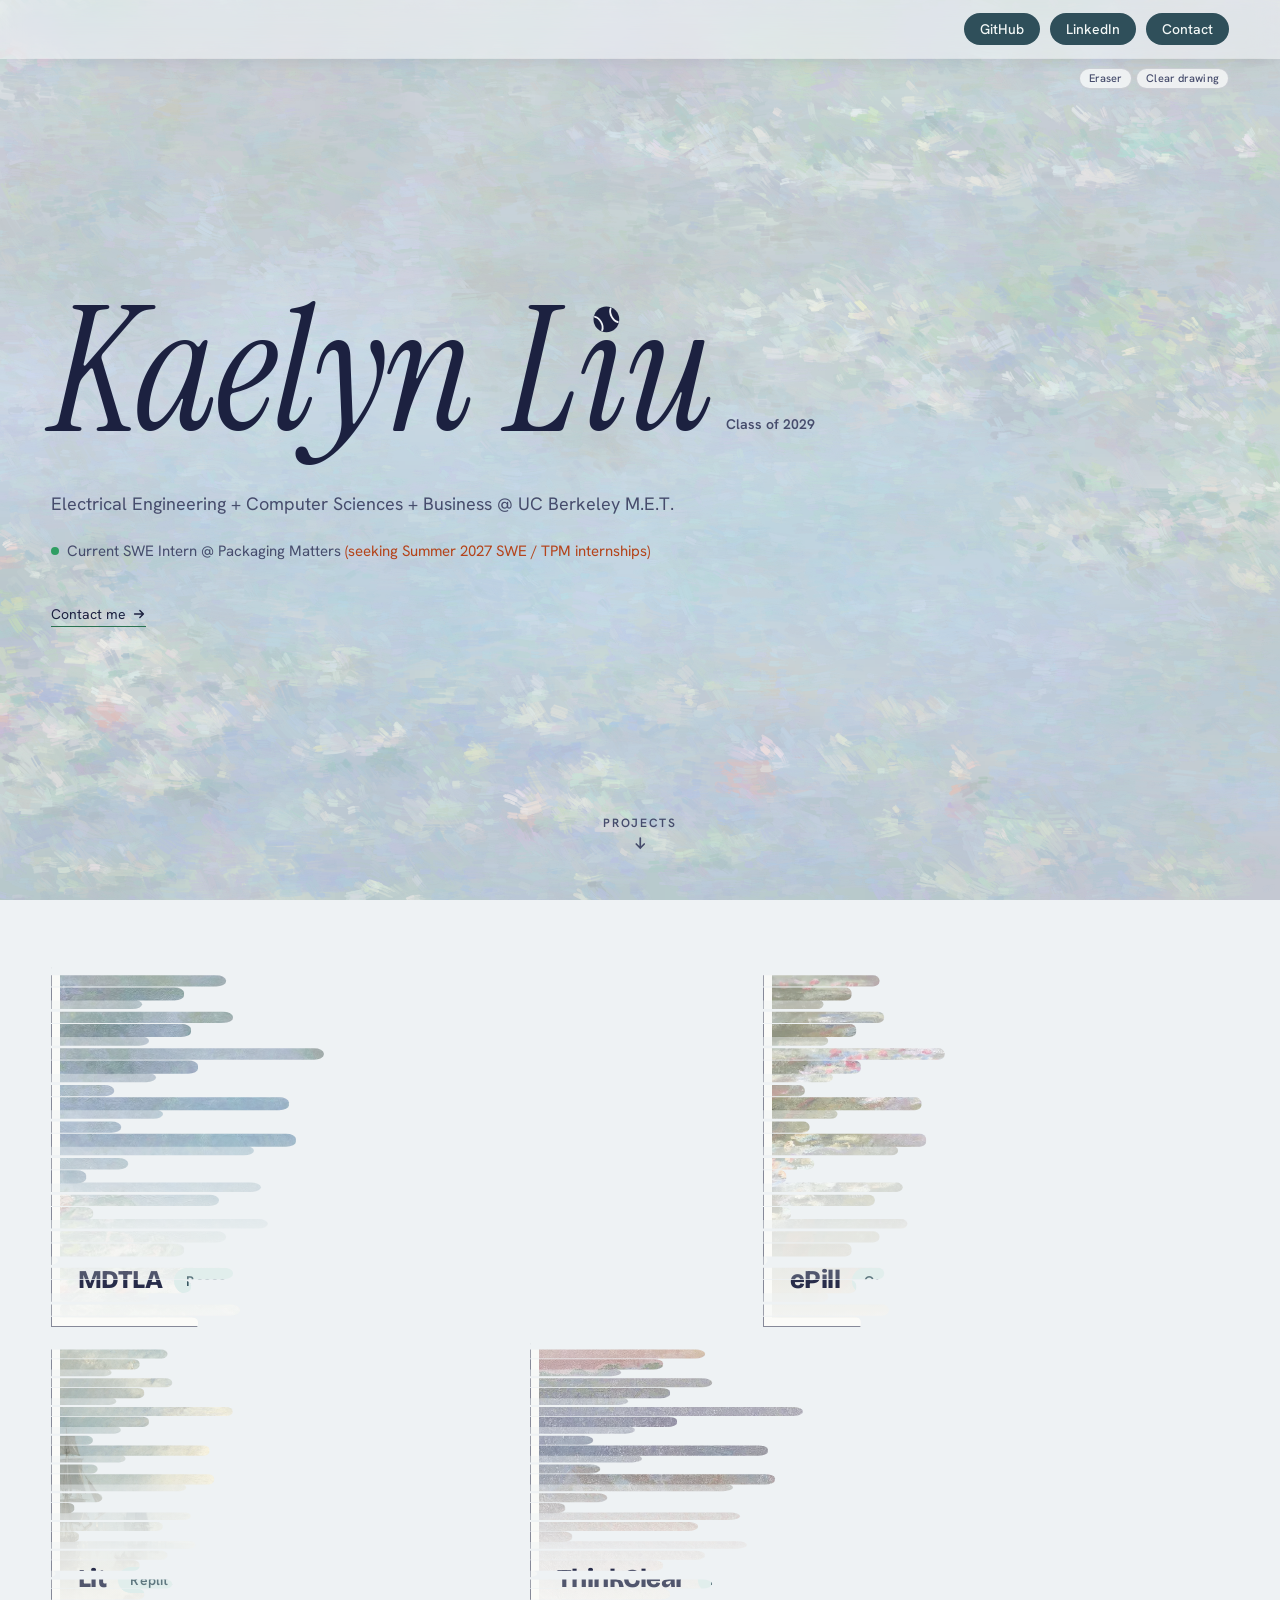
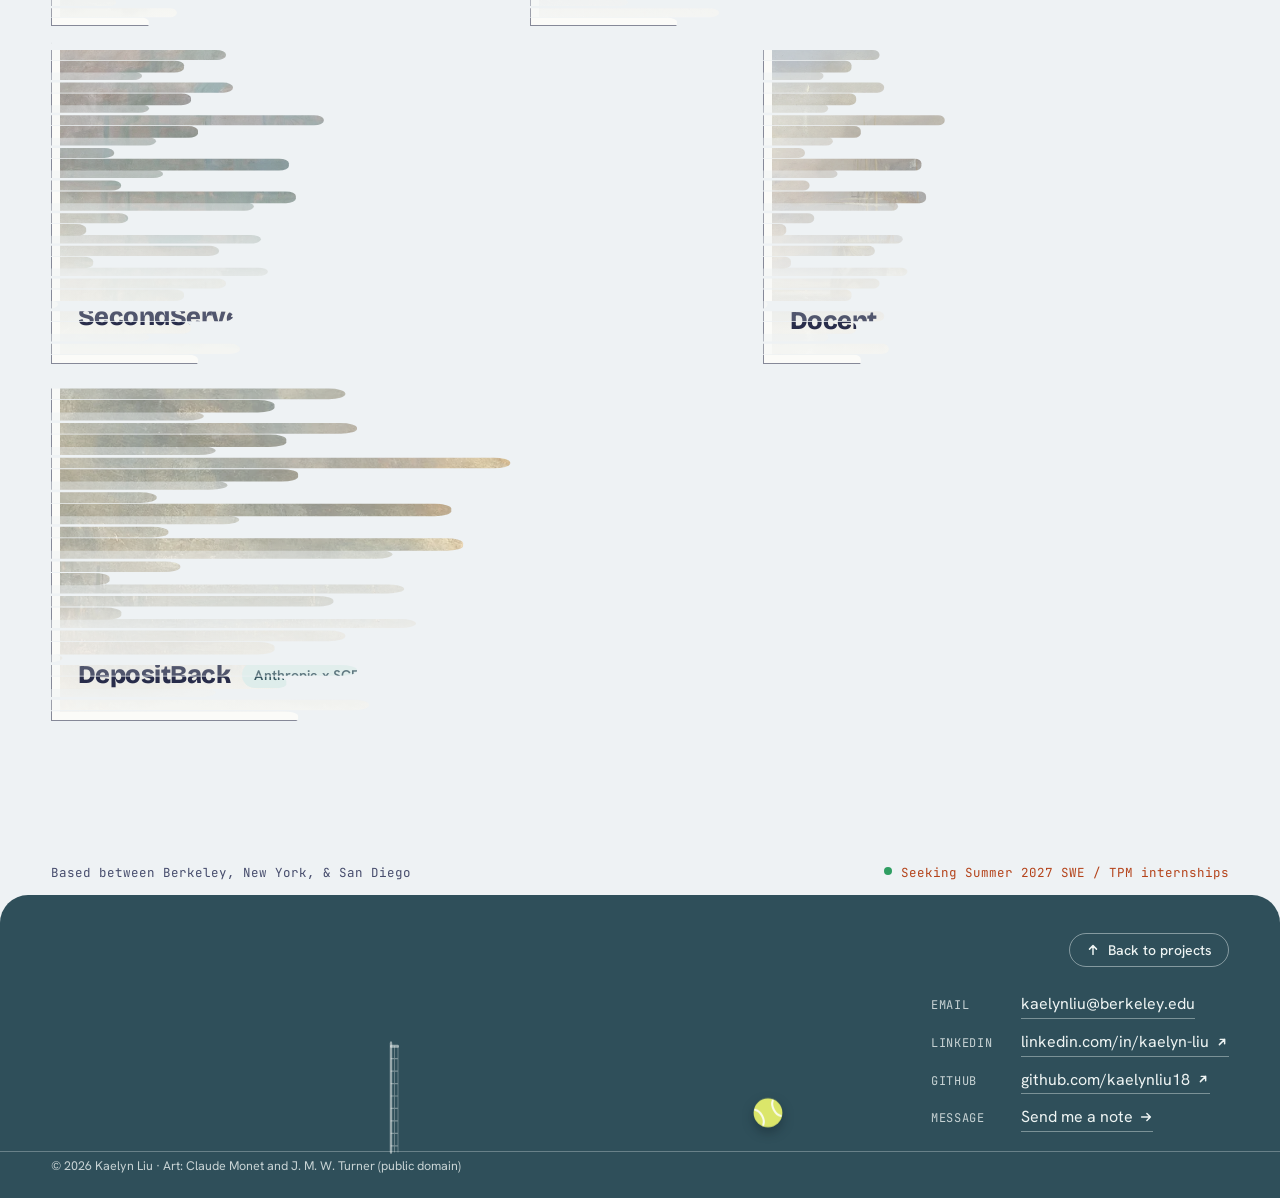
==== commit 5d27af66: "Add Lit (third), Anthropic x SCET badge for DepositBack" ====
--- a/index.html
+++ b/index.html
@@ -8,7 +8,7 @@
 <link rel="preconnect" href="https://fonts.googleapis.com">
 <link rel="preconnect" href="https://fonts.gstatic.com" crossorigin>
 <link href="https://fonts.googleapis.com/css2?family=Bricolage+Grotesque:opsz,wght@12..96,500;12..96,700;12..96,800&family=Hanken+Grotesk:wght@400;500;600&family=JetBrains+Mono:wght@400;500&family=Instrument+Serif:ital@1&display=swap" rel="stylesheet">
-<link rel="stylesheet" href="styles.css?v=206">
+<link rel="stylesheet" href="styles.css?v=208">
 <link rel="icon" href="data:image/svg+xml,%3Csvg xmlns='http://www.w3.org/2000/svg' viewBox='0 0 32 32'%3E%3Crect width='32' height='32' rx='6' fill='%23cfdcef'/%3E%3Cpath d='M9 8v16M9 16l9-8M12 14l7 10' stroke='%231c2140' stroke-width='3' fill='none' stroke-linecap='round'/%3E%3C/svg%3E">
 </head>
 <body>
@@ -47,17 +47,20 @@
         <li><button class="tile" type="button" data-i="1" aria-controls="d-epill">
           <span class="frame"><img class="tile-art" src="assets/epill-cover.webp" width="1429" height="1143" alt="" loading="eager"><span class="cover-text"><span class="tile-title"><span class="tile-name">ePill</span><span class="badge">Congressional App Challenge Winner</span></span><span class="tile-line">Synthetic data generation for a computer-vision-based pill tracking app</span><span class="tile-foot"><span class="tile-metric">+3.7% over YOLOv10 baseline</span></span></span></span>
         </button></li>
-        <li><button class="tile" type="button" data-i="2" aria-controls="d-thinkclear">
+        <li><button class="tile" type="button" data-i="2" aria-controls="d-lit">
+          <span class="frame"><img class="tile-art" src="assets/lit-cover.webp" width="1400" height="1120" alt="" loading="eager"><span class="cover-text"><span class="tile-title"><span class="tile-name">Lit</span><span class="badge">Replit x Uber x ElevenLabs Hackathon Winner</span></span><span class="tile-line">One phone call turns what a small seller makes into a live online store</span><span class="tile-foot"><span class="tile-metric">Cut storefront setup time by 73%</span></span></span></span>
+        </button></li>
+        <li><button class="tile" type="button" data-i="3" aria-controls="d-thinkclear">
           <span class="frame"><img class="tile-art" src="assets/thinkclear-cover.webp" width="1181" height="945" alt="" loading="eager"><span class="cover-text"><span class="tile-title"><span class="tile-name">ThinkClear</span><span class="badge">Fellow @ UPenn M&amp;TSI</span></span><span class="tile-line">Bone-conduction smart glasses with real-time edge facial recognition</span><span class="tile-foot"><span class="tile-metric">400k+ API requests supported</span></span></span></span>
         </button></li>
-        <li><button class="tile" type="button" data-i="3" aria-controls="d-secondserve">
+        <li><button class="tile" type="button" data-i="4" aria-controls="d-secondserve">
           <span class="frame"><img class="tile-art" src="assets/secondserve-cover.webp" width="1550" height="1240" alt="" loading="eager"><span class="cover-text"><span class="tile-title"><span class="tile-name">SecondServe</span><span class="badge">Solo developer</span></span><span class="tile-line">Physics-based digital twin for tennis serve optimization</span><span class="tile-foot"><span class="tile-metric wip">Still optimizing</span></span></span></span>
         </button></li>
-        <li><button class="tile" type="button" data-i="4" aria-controls="d-docent">
+        <li><button class="tile" type="button" data-i="5" aria-controls="d-docent">
           <span class="frame"><img class="tile-art" src="assets/docent-cover.webp?v=2" width="1400" height="1120" alt="" loading="eager"><span class="cover-text"><span class="tile-title"><span class="tile-name">Docent</span><span class="badge">Solo developer</span></span><span class="tile-line">Description coming soon</span></span></span>
         </button></li>
-        <li><button class="tile" type="button" data-i="5" aria-controls="d-depositback">
-          <span class="frame"><img class="tile-art" src="assets/depositback-cover.webp?v=2" width="1400" height="1120" alt="" loading="eager"><span class="cover-text"><span class="tile-title"><span class="tile-name">DepositBack</span><span class="badge">Anthropic Hackathon Winner</span></span><span class="tile-line">Multi-agent LLM system to help renters get their security deposits back</span><span class="tile-foot"><span class="tile-metric">15s end-to-end analysis</span></span></span></span>
+        <li><button class="tile" type="button" data-i="6" aria-controls="d-depositback">
+          <span class="frame"><img class="tile-art" src="assets/depositback-cover.webp?v=2" width="1400" height="1120" alt="" loading="eager"><span class="cover-text"><span class="tile-title"><span class="tile-name">DepositBack</span><span class="badge">Anthropic x SCET Hackathon Winner</span></span><span class="tile-line">Multi-agent LLM system to help renters get their security deposits back</span><span class="tile-foot"><span class="tile-metric">15s end-to-end analysis</span></span></span></span>
         </button></li>
       </ul>
     </section>
@@ -90,7 +93,17 @@
           <p class="links"><a href="https://github.com/kaelynliu18/epill" target="_blank" rel="noopener">Code <svg class="i" viewBox="0 0 16 16" aria-hidden="true"><path d="M5 11 11 5M6 5h5v5"/></svg></a><a href="https://youtu.be/BkJ2n6FV53w" target="_blank" rel="noopener">Demo video <svg class="i" viewBox="0 0 16 16" aria-hidden="true"><path d="M5 11 11 5M6 5h5v5"/></svg></a></p>
         </div>
       </article>
-      <article class="detail" id="d-thinkclear" data-i="2" data-cover="assets/thinkclear-cover.webp" aria-labelledby="t-thinkclear">
+      <article class="detail" id="d-lit" data-i="2" data-cover="assets/lit-cover.webp" aria-labelledby="t-lit">
+        <figure class="detail-fig has-views"><div class="views" role="tablist" aria-label="Lit figures"><button type="button" role="tab" aria-selected="true" aria-controls="lit-flow" id="lit-flow-tab">System design</button></div><div class="view" role="tabpanel" id="lit-flow" aria-labelledby="lit-flow-tab"><svg class="flow" viewBox="0 0 1600 780" role="img" aria-labelledby="lit-flow-title" font-family="inherit"><title id="lit-flow-title">Lit system flow: the seller taps call in the lit web app, which uses the phone camera and mic. An ElevenLabs voice agent talks with the seller while Gemini enhances the items the seller shows so they are ready to market; both fill a Zod-checked draft catalog in the lit backend. The seller approves with one tap. A build harness then runs specialist tasks on one Replit app through its MCP server with OAuth: design, frontend, catalog, QA and deploy. After a logged-out check passes, the live shop is on Replit and the seller gets a Your shop is live email.</title><defs><marker id="lta" viewBox="0 0 10 10" refX="9" refY="5" markerWidth="8" markerHeight="8" orient="auto"><path d="M0 1 9 5 0 9z" fill="#464c6c"/></marker></defs><text x="20" y="40" font-size="19" font-weight="600" letter-spacing="2" fill="#464c6c" opacity=".75">ON THE CALL</text><text x="280" y="440" font-size="19" font-weight="600" letter-spacing="2" fill="#464c6c" opacity=".75">BUILD HARNESS: SPECIALIST TASKS ON ONE REPLIT APP (MCP + OAUTH)</text><rect x="20" y="620" width="28" height="28" rx="7" fill="#ebe8fb" stroke="#b3aae4" stroke-width="2"/><text x="62" y="643" font-size="22" fill="#1c2140">AI agent or model</text><rect x="20" y="660" width="28" height="28" rx="7" fill="#e2f1e8" stroke="#9ccbb0" stroke-width="2"/><text x="62" y="683" font-size="22" fill="#1c2140">The seller</text><rect x="20" y="700" width="28" height="28" rx="7" fill="#f3f5fa" stroke="#c7cde0" stroke-width="2"/><text x="62" y="723" font-size="22" fill="#1c2140">Lit backend, no LLM</text><rect x="20" y="740" width="28" height="28" rx="7" fill="#fbeee6" stroke="#e6b79d" stroke-width="2"/><text x="62" y="763" font-size="22" fill="#1c2140">What the seller gets</text><g fill="none" stroke="#464c6c" stroke-width="2"><path d="M220 200 H276" marker-end="url(#lta)"/><path d="M510 200 H540 V120 H566" marker-end="url(#lta)"/><path d="M510 200 H540 V280 H566" marker-end="url(#lta)"/><path d="M820 120 H850 V195 H876" marker-end="url(#lta)"/><path d="M820 280 H850 V225 H876" marker-end="url(#lta)"/><path d="M1100 210 H1156" marker-end="url(#lta)"/><path d="M1260 270 V410 H365 V472" marker-end="url(#lta)"/><path d="M450 520 H496" marker-end="url(#lta)"/><path d="M670 520 H716" marker-end="url(#lta)"/><path d="M890 520 H936" marker-end="url(#lta)"/><path d="M1110 520 H1156" marker-end="url(#lta)"/><path d="M1330 520 H1386" marker-end="url(#lta)"/><path d="M1485 576 V632" marker-end="url(#lta)"/><path d="M1245 564 V600 H1215 V632" marker-end="url(#lta)"/></g><rect x="20" y="140" width="200" height="120" rx="14" fill="#e2f1e8" stroke="#9ccbb0" stroke-width="2"/><text text-anchor="middle" font-size="26" fill="#1c2140"><tspan x="120" y="193.1">Seller</tspan><tspan x="120" y="225.1">taps call</tspan></text><rect x="280" y="132" width="230" height="136" rx="14" fill="#f3f5fa" stroke="#c7cde0" stroke-width="2"/><text text-anchor="middle" font-size="26" fill="#1c2140"><tspan x="395" y="177.1">lit web app:</tspan><tspan x="395" y="209.1">camera + mic,</tspan><tspan x="395" y="241.1">one tap</tspan></text><rect x="570" y="60" width="250" height="120" rx="14" fill="#ebe8fb" stroke="#b3aae4" stroke-width="2"/><text text-anchor="middle" font-size="26" fill="#1c2140"><tspan x="695" y="113.1">ElevenLabs</tspan><tspan x="695" y="145.1">voice agent</tspan></text><rect x="570" y="220" width="250" height="120" rx="14" fill="#ebe8fb" stroke="#b3aae4" stroke-width="2"/><text text-anchor="middle" font-size="26" fill="#1c2140"><tspan x="695" y="273.1">Gemini enhances</tspan><tspan x="695" y="305.1">shown items</tspan></text><rect x="880" y="140" width="220" height="140" rx="14" fill="#f3f5fa" stroke="#c7cde0" stroke-width="2"/><text text-anchor="middle" font-size="26" fill="#1c2140"><tspan x="990" y="187.1">Draft</tspan><tspan x="990" y="219.1">catalog,</tspan><tspan x="990" y="251.1">Zod-checked</tspan></text><rect x="1160" y="150" width="200" height="120" rx="14" fill="#e2f1e8" stroke="#9ccbb0" stroke-width="2"/><text text-anchor="middle" font-size="26" fill="#1c2140"><tspan x="1260" y="203.1">Seller</tspan><tspan x="1260" y="235.1">approves</tspan></text><rect x="280" y="476" width="170" height="88" rx="14" fill="#ebe8fb" stroke="#b3aae4" stroke-width="2"/><text text-anchor="middle" font-size="26" fill="#1c2140"><tspan x="365" y="529.1">Design</tspan></text><rect x="500" y="476" width="170" height="88" rx="14" fill="#ebe8fb" stroke="#b3aae4" stroke-width="2"/><text text-anchor="middle" font-size="26" fill="#1c2140"><tspan x="585" y="529.1">Frontend</tspan></text><rect x="720" y="476" width="170" height="88" rx="14" fill="#ebe8fb" stroke="#b3aae4" stroke-width="2"/><text text-anchor="middle" font-size="26" fill="#1c2140"><tspan x="805" y="529.1">Catalog</tspan></text><rect x="940" y="476" width="170" height="88" rx="14" fill="#ebe8fb" stroke="#b3aae4" stroke-width="2"/><text text-anchor="middle" font-size="26" fill="#1c2140"><tspan x="1025" y="529.1">QA</tspan></text><rect x="1160" y="476" width="170" height="88" rx="14" fill="#ebe8fb" stroke="#b3aae4" stroke-width="2"/><text text-anchor="middle" font-size="26" fill="#1c2140"><tspan x="1245" y="529.1">Deploy</tspan></text><rect x="1390" y="464" width="190" height="112" rx="14" fill="#f3f5fa" stroke="#c7cde0" stroke-width="2"/><text text-anchor="middle" font-size="26" fill="#1c2140"><tspan x="1485" y="513.1">Logged-out</tspan><tspan x="1485" y="545.1">check</tspan></text><rect x="1390" y="636" width="190" height="112" rx="14" fill="#fbeee6" stroke="#e6b79d" stroke-width="2"/><text text-anchor="middle" font-size="26" fill="#1c2140"><tspan x="1485" y="685.1">&#8220;Your shop</tspan><tspan x="1485" y="717.1">is live&#8221; email</tspan></text><rect x="1100" y="636" width="230" height="112" rx="14" fill="#fbeee6" stroke="#e6b79d" stroke-width="2"/><text text-anchor="middle" font-size="26" fill="#1c2140"><tspan x="1215" y="685.1">Live shop</tspan><tspan x="1215" y="717.1">on Replit</tspan></text></svg><figcaption>One call becomes a published Replit app.</figcaption></div></figure>
+        <div class="detail-body">
+          <div class="title-row"><h3 id="t-lit" tabindex="-1">Lit</h3><span class="badge">Replit x Uber x ElevenLabs Hackathon Winner</span></div>
+          <p class="context">Your on-call engineer for any on-demand needs</p>
+          <p class="blurb">1 in 6 U.S. small businesses still have no website, and the ones that do keep prices and stock current by hand. Lit connects ElevenLabs&rsquo; React SDK to an agentic build harness on Replit&rsquo;s MCP server that coordinates full-stack design, catalog and QA, turning one simple call into a published app and cutting storefront setup time by 73%. A seller shows their products to the phone camera and talks with the voice agent, Gemini enhances the items they show so they&rsquo;re ready to market, and the seller approves the draft with one tap. The &ldquo;your shop is live&rdquo; email goes out only after a logged-out browser check passes, and a later camera-off call updates prices and stock at the same link.</p>
+          <ul class="stack" aria-label="Skills used"><li>TypeScript</li><li>Next.js</li><li>React</li><li>Installable PWA</li><li>MediaDevices (camera + mic)</li><li>ElevenLabs Agents</li><li>GPT-4o mini</li><li>Eleven Flash v2</li><li>WebRTC</li><li>Gemini 2.5 Flash-Lite</li><li>Vercel AI Gateway</li><li>gpt-image-1-mini</li><li>Zod</li><li>Postgres</li><li>S3</li><li>Replit MCP server</li><li>OAuth + PKCE</li><li>Replit hosting</li><li>Headless browser QA</li><li>Resend</li></ul>
+          <p class="links"><a href="https://github.com/karanpdx/Shopcall" target="_blank" rel="noopener">Code <svg class="i" viewBox="0 0 16 16" aria-hidden="true"><path d="M5 11 11 5M6 5h5v5"/></svg></a></p>
+        </div>
+      </article>
+      <article class="detail" id="d-thinkclear" data-i="3" data-cover="assets/thinkclear-cover.webp" aria-labelledby="t-thinkclear">
         <figure class="detail-fig has-views"><div class="views" role="tablist" aria-label="ThinkClear figures"><button type="button" role="tab" aria-selected="true" aria-controls="tc-cad" id="tc-cad-tab">Glasses design</button><button type="button" role="tab" aria-selected="false" aria-controls="tc-flow" id="tc-flow-tab" tabindex="-1">System design</button></div><div class="view" role="tabpanel" id="tc-cad" aria-labelledby="tc-cad-tab"><video class="fig-video" src="assets/thinkclear-explode.mp4" poster="assets/thinkclear-explode-poster.webp" width="1280" height="878" autoplay muted loop playsinline preload="metadata" aria-label="CAD animation of the ThinkClear glasses: the assembled frame separates into its parts, showing the camera board in the front frame and bone-conduction speakers in both temples, then returns to a front view."></video><figcaption>CAD model.</figcaption></div><div class="view" role="tabpanel" id="tc-flow" aria-labelledby="tc-flow-tab" hidden><svg class="flow" viewBox="0 0 1600 820" role="img" aria-labelledby="flow-title" font-family="inherit"><title id="flow-title">ThinkClear system flow: the glasses recognize faces from camera frames and speak matches through bone-conduction headphones; profiles sync from the Next.js server into a local database; caregivers upload familiar faces in the app, which also powers a memory game with accuracy stats.</title><defs><marker id="fa" viewBox="0 0 10 10" refX="9" refY="5" markerWidth="8" markerHeight="8" orient="auto"><path d="M0 1 9 5 0 9z" fill="#464c6c"/></marker></defs><text x="20" y="22" font-size="19" font-weight="600" letter-spacing="2" fill="#464c6c" opacity=".75">ON THE GLASSES</text><text x="250" y="332" font-size="19" font-weight="600" letter-spacing="2" fill="#464c6c" opacity=".75">PROFILE SYNC</text><text x="20" y="534" font-size="19" font-weight="600" letter-spacing="2" fill="#464c6c" opacity=".75">CAREGIVER APP</text><g class="flow-edges" fill="none" stroke="#464c6c" stroke-width="2" marker-end="url(#fa)"><path d="M190 250 H220 V136 H246"/><path d="M190 250 H220 V426 H246"/><path d="M450 136 H506"/><path d="M760 136 H816"/><path d="M1050 136 H1106"/><path d="M1260 136 H1316"/><path d="M480 426 H546"/><path d="M830 426 H896"/><path d="M190 712 H246"/><path d="M460 712 H516"/><path d="M720 712 H755 V618 H786"/><path d="M720 712 H755 V758 H786"/><path d="M1020 758 H1086"/><path d="M1280 758 H1336"/><path d="M905 560 V530 H690 V504"/></g><rect x="20" y="186" width="170" height="128" rx="14" fill="#e2f1e8" stroke="#9ccbb0" stroke-width="2"/><text text-anchor="middle" font-size="26" fill="#1c2140"><tspan x="105" y="227.1">Launch</tspan><tspan x="105" y="259.1">Raspberry</tspan><tspan x="105" y="291.1">Pi</tspan></text><rect x="250" y="70" width="200" height="132" rx="14" fill="#f3f5fa" stroke="#c7cde0" stroke-width="2"/><text text-anchor="middle" font-size="26" fill="#1c2140"><tspan x="350" y="129.1">For every</tspan><tspan x="350" y="161.1">camera frame</tspan></text><rect x="510" y="62" width="250" height="148" rx="14" fill="#f3f5fa" stroke="#c7cde0" stroke-width="2"/><text text-anchor="middle" font-size="26" fill="#1c2140"><tspan x="635" y="113.1">Pretrained</tspan><tspan x="635" y="145.1">model generates</tspan><tspan x="635" y="177.1">face embedding</tspan></text><rect x="820" y="62" width="230" height="148" rx="14" fill="#f3f5fa" stroke="#c7cde0" stroke-width="2"/><text text-anchor="middle" font-size="26" fill="#1c2140"><tspan x="935" y="113.1">Query local</tspan><tspan x="935" y="145.1">DB for similar</tspan><tspan x="935" y="177.1">embedding</tspan></text><rect x="1110" y="106" width="150" height="60" rx="14" fill="#f3f5fa" stroke="#c7cde0" stroke-width="2"/><text text-anchor="middle" font-size="26" fill="#1c2140"><tspan x="1185" y="145.1">If match</tspan></text><rect x="1320" y="54" width="260" height="164" rx="14" fill="#fbeee6" stroke="#e6b79d" stroke-width="2"/><text text-anchor="middle" font-size="26" fill="#1c2140"><tspan x="1450" y="113.1">Name output</tspan><tspan x="1450" y="145.1">via bone</tspan><tspan x="1450" y="177.1">conduction</tspan></text><rect x="250" y="360" width="230" height="132" rx="14" fill="#f3f5fa" stroke="#c7cde0" stroke-width="2"/><text text-anchor="middle" font-size="26" fill="#1c2140"><tspan x="365" y="403.1">If Next.js</tspan><tspan x="365" y="435.1">server detects</tspan><tspan x="365" y="467.1">a change</tspan></text><rect x="550" y="352" width="280" height="148" rx="14" fill="#f3f5fa" stroke="#c7cde0" stroke-width="2"/><text text-anchor="middle" font-size="26" fill="#1c2140"><tspan x="690" y="403.1">Request profiles,</tspan><tspan x="690" y="435.1">generate embeddings</tspan><tspan x="690" y="467.1">for each person</tspan></text><rect x="900" y="370" width="210" height="112" rx="14" fill="#f3f5fa" stroke="#c7cde0" stroke-width="2"/><text text-anchor="middle" font-size="26" fill="#1c2140"><tspan x="1005" y="419.1">Store in</tspan><tspan x="1005" y="451.1">local DB</tspan></text><rect x="20" y="646" width="170" height="132" rx="14" fill="#e2f1e8" stroke="#9ccbb0" stroke-width="2"/><text text-anchor="middle" font-size="26" fill="#1c2140"><tspan x="105" y="689.1">Launch</tspan><tspan x="105" y="721.1">ThinkClear</tspan><tspan x="105" y="753.1">app</tspan></text><rect x="250" y="638" width="210" height="148" rx="14" fill="#f3f5fa" stroke="#c7cde0" stroke-width="2"/><text text-anchor="middle" font-size="26" fill="#1c2140"><tspan x="355" y="689.1">Caregiver</tspan><tspan x="355" y="721.1">uploads photo</tspan><tspan x="355" y="753.1">and key info</tspan></text><rect x="520" y="646" width="200" height="132" rx="14" fill="#f3f5fa" stroke="#c7cde0" stroke-width="2"/><text text-anchor="middle" font-size="26" fill="#1c2140"><tspan x="620" y="689.1">Familiar face</tspan><tspan x="620" y="721.1">profile</tspan><tspan x="620" y="753.1">created</tspan></text><rect x="790" y="560" width="230" height="116" rx="14" fill="#f3f5fa" stroke="#c7cde0" stroke-width="2"/><text text-anchor="middle" font-size="26" fill="#1c2140"><tspan x="905" y="595.1">Profiles stored</tspan><tspan x="905" y="627.1">on Next.js</tspan><tspan x="905" y="659.1">server</tspan></text><rect x="790" y="700" width="230" height="116" rx="14" fill="#f3f5fa" stroke="#c7cde0" stroke-width="2"/><text text-anchor="middle" font-size="26" fill="#1c2140"><tspan x="905" y="735.1">Profiles shown</tspan><tspan x="905" y="767.1">in a memory</tspan><tspan x="905" y="799.1">game</tspan></text><rect x="1090" y="714" width="190" height="88" rx="14" fill="#f3f5fa" stroke="#c7cde0" stroke-width="2"/><text text-anchor="middle" font-size="26" fill="#1c2140"><tspan x="1185" y="751.1">User plays</tspan><tspan x="1185" y="783.1">the game</tspan></text><rect x="1340" y="702" width="240" height="112" rx="14" fill="#fbeee6" stroke="#e6b79d" stroke-width="2"/><text text-anchor="middle" font-size="26" fill="#1c2140"><tspan x="1460" y="751.1">Accuracy stats</tspan><tspan x="1460" y="783.1">displayed</tspan></text></svg></div></figure>
         <div class="detail-body">
           <div class="title-row"><h3 id="t-thinkclear" tabindex="-1">ThinkClear</h3><span class="badge">Fellow @ UPenn M&amp;TSI</span></div>
@@ -101,7 +114,7 @@
           <p class="links"><a href="https://github.com/kaelynliu18/ThinkClear" target="_blank" rel="noopener">Code <svg class="i" viewBox="0 0 16 16" aria-hidden="true"><path d="M5 11 11 5M6 5h5v5"/></svg></a><a href="https://devpost.com/software/thi-k-clear" target="_blank" rel="noopener">Devpost <svg class="i" viewBox="0 0 16 16" aria-hidden="true"><path d="M5 11 11 5M6 5h5v5"/></svg></a></p>
         </div>
       </article>
-      <article class="detail" id="d-secondserve" data-i="3" data-cover="assets/secondserve-cover.webp" aria-labelledby="t-secondserve">
+      <article class="detail" id="d-secondserve" data-i="4" data-cover="assets/secondserve-cover.webp" aria-labelledby="t-secondserve">
         <figure class="detail-fig dev-fig"><p class="dev-note"><b>In development</b>A new diagram for this project is on the way.</p></figure>
         <div class="detail-body">
           <div class="title-row"><h3 id="t-secondserve" tabindex="-1">SecondServe</h3><span class="badge">Solo developer</span></div>
@@ -112,17 +125,17 @@
           
         </div>
       </article>
-      <article class="detail" id="d-docent" data-i="4" data-cover="assets/docent-cover.webp?v=2" aria-labelledby="t-docent">
+      <article class="detail" id="d-docent" data-i="5" data-cover="assets/docent-cover.webp?v=2" aria-labelledby="t-docent">
         <figure class="detail-fig dev-fig"><p class="dev-note"><b>Coming soon</b></p></figure>
         <div class="detail-body">
           <div class="title-row"><h3 id="t-docent" tabindex="-1">Docent</h3><span class="badge">Solo developer</span></div>
           <p class="context">Description coming soon</p>
         </div>
       </article>
-      <article class="detail" id="d-depositback" data-i="5" data-cover="assets/depositback-cover.webp?v=2" aria-labelledby="t-depositback">
+      <article class="detail" id="d-depositback" data-i="6" data-cover="assets/depositback-cover.webp?v=2" aria-labelledby="t-depositback">
         <figure class="detail-fig has-views"><div class="views" role="tablist" aria-label="DepositBack figures"><button type="button" role="tab" aria-selected="true" aria-controls="db-app" id="db-app-tab">App design</button><button type="button" role="tab" aria-selected="false" aria-controls="db-flow" id="db-flow-tab" tabindex="-1">System design</button></div><div class="view" role="tabpanel" id="db-app" aria-labelledby="db-app-tab"><div class="spin spin-web"><div class="spin-stage" tabindex="0" role="group" aria-roledescription="carousel" aria-label="App screens in the order a tenant uses them; drag, swipe or use the arrow keys to turn"><ol class="spin-track"><li class="spin-phone" data-title="Upload" data-note="Drop in the landlord&#8217;s itemized statement: a photo, screenshot or PDF"><span class="device web"><img src="assets/depositback-upload.webp" width="1600" height="1330" loading="lazy" draggable="false" alt="The DepositBack start screen: a headline reading Get your security deposit back, a sample agent exchange (Found 5 charges. Two look illegal. Repainting between tenants is routine upkeep. Not allowed.), three steps (Upload, Watch, Send) and a Start your case form with a drop zone for the landlord&#8217;s statement."></span></li><li class="spin-phone" data-title="Agents argue" data-note="Advocates for each side argue the biggest charges, a Judge rules, and the claim total updates live"><span class="device web"><img src="assets/depositback-agents.webp?v=2" width="1600" height="1334" loading="lazy" draggable="false" alt="The case screen during step 2 of 4, Argue: a live feed of agent messages from the Tenant&#8217;s Advocate, Inspector and Landlord&#8217;s Advocate; a summary of 5 charges and $2,115 withheld; a You can claim $780 (up to $2,030) card; and an In court section where both advocates argue the carpet replacement charge."></span></li><li class="spin-phone" data-title="Send the letter" data-note="A ready-to-send demand letter citing Civil Code §1950.5, plus a Gmail draft"><span class="device web"><img src="assets/depositback-letter.webp" width="1600" height="1272" loading="lazy" draggable="false" alt="The results: a Broken window blinds charge marked Allowed with its legal reason and citation, then Claude finished the job with an editable demand letter to the landlord citing California Civil Code 1950.5, and buttons to email the landlord or copy the letter."></span></li></ol></div><div class="spin-dots" aria-hidden="true"><i></i><i></i><i></i></div><p class="spin-cap" aria-live="polite"><b>1. Upload</b>Drop in the landlord&#8217;s itemized statement: a photo, screenshot or PDF</p></div></div><div class="view" role="tabpanel" id="db-flow" aria-labelledby="db-flow-tab" hidden><svg class="flow" viewBox="0 0 1600 780" role="img" aria-labelledby="db-flow-title" font-family="inherit"><title id="db-flow-title">DepositBack system flow: the tenant uploads the landlord&#8217;s statement; the Clerk agent reads every charge and gives a first verdict, then routes charges three ways. Charges that need photos go to the Inspector agent, which compares the tenant&#8217;s move-in and move-out photos. The top two contested charges by dollar amount go to court, where a Landlord&#8217;s Advocate and a Tenant&#8217;s Advocate argue and a Judge agent rules. All other charges keep the Clerk&#8217;s verdict. Plain TypeScript then merges the verdicts and computes the refund and the 21-day deadline check, producing a demand letter, a Gmail draft and a calendar reminder.</title><defs><marker id="dba" viewBox="0 0 10 10" refX="9" refY="5" markerWidth="8" markerHeight="8" orient="auto"><path d="M0 1 9 5 0 9z" fill="#464c6c"/></marker></defs><text x="580" y="66" font-size="19" font-weight="600" letter-spacing="2" fill="#464c6c" opacity=".75">CHARGES THAT NEED PHOTOS</text><text x="580" y="298" font-size="19" font-weight="600" letter-spacing="2" fill="#464c6c" opacity=".75">TOP 2 CONTESTED CHARGES BY $</text><text x="580" y="616" font-size="19" font-weight="600" letter-spacing="2" fill="#464c6c" opacity=".75">ALL OTHER CHARGES</text><rect x="1170" y="76" width="28" height="28" rx="7" fill="#ebe8fb" stroke="#b3aae4" stroke-width="2"/><text x="1212" y="99" font-size="22" fill="#1c2140">Claude agent</text><rect x="1170" y="118" width="28" height="28" rx="7" fill="#e2f1e8" stroke="#9ccbb0" stroke-width="2"/><text x="1212" y="141" font-size="22" fill="#1c2140">You</text><rect x="1170" y="160" width="28" height="28" rx="7" fill="#f3f5fa" stroke="#c7cde0" stroke-width="2"/><text x="1212" y="183" font-size="22" fill="#1c2140">Plain TypeScript, no LLM</text><rect x="1170" y="202" width="28" height="28" rx="7" fill="#fbeee6" stroke="#e6b79d" stroke-width="2"/><text x="1212" y="225" font-size="22" fill="#1c2140">What you get</text><g fill="none" stroke="#464c6c" stroke-width="2"><path d="M210 420 H256" marker-end="url(#dba)"/><path d="M510 420 H545 V150 H576" marker-end="url(#dba)"/><path d="M510 420 H545 V690 H576" marker-end="url(#dba)"/><path d="M545 420 H560 V364 H576" marker-end="url(#dba)"/><path d="M545 420 H560 V476 H576" marker-end="url(#dba)"/><path d="M820 150 H876" marker-end="url(#dba)"/><path d="M820 364 H850 V420 H876" marker-end="url(#dba)"/><path d="M820 476 H850 V420"/><path d="M1110 150 H1140 V330 H1166" marker-end="url(#dba)"/><path d="M1110 420 H1140 V360 H1166" marker-end="url(#dba)"/><path d="M1110 690 H1150 V390 H1166" marker-end="url(#dba)"/><path d="M1275 420 V496" marker-end="url(#dba)"/><path d="M1380 592 H1405 V480 H1426" marker-end="url(#dba)"/><path d="M1405 592 H1426" marker-end="url(#dba)"/><path d="M1405 592 V704 H1426" marker-end="url(#dba)"/></g><rect x="20" y="340" width="190" height="160" rx="14" fill="#e2f1e8" stroke="#9ccbb0" stroke-width="2"/><text text-anchor="middle" font-size="26" fill="#1c2140"><tspan x="115" y="397.1">Upload</tspan><tspan x="115" y="429.1">statement</tspan><tspan x="115" y="461.1">+ details</tspan></text><rect x="260" y="328" width="250" height="184" rx="14" fill="#ebe8fb" stroke="#b3aae4" stroke-width="2"/><text text-anchor="middle" font-size="26" fill="#1c2140"><tspan x="385" y="381.1">Clerk reads</tspan><tspan x="385" y="413.1">every charge,</tspan><tspan x="385" y="445.1">gives a first</tspan><tspan x="385" y="477.1">verdict</tspan></text><rect x="580" y="84" width="240" height="132" rx="14" fill="#e2f1e8" stroke="#9ccbb0" stroke-width="2"/><text text-anchor="middle" font-size="26" fill="#1c2140"><tspan x="700" y="127.1">You add</tspan><tspan x="700" y="159.1">move-in and</tspan><tspan x="700" y="191.1">move-out photos</tspan></text><rect x="880" y="84" width="230" height="132" rx="14" fill="#ebe8fb" stroke="#b3aae4" stroke-width="2"/><text text-anchor="middle" font-size="26" fill="#1c2140"><tspan x="995" y="127.1">Inspector</tspan><tspan x="995" y="159.1">compares</tspan><tspan x="995" y="191.1">the photos</tspan></text><rect x="580" y="316" width="240" height="96" rx="14" fill="#ebe8fb" stroke="#b3aae4" stroke-width="2"/><text text-anchor="middle" font-size="26" fill="#1c2140"><tspan x="700" y="357.1">Landlord&#8217;s</tspan><tspan x="700" y="389.1">Advocate</tspan></text><rect x="580" y="428" width="240" height="96" rx="14" fill="#ebe8fb" stroke="#b3aae4" stroke-width="2"/><text text-anchor="middle" font-size="26" fill="#1c2140"><tspan x="700" y="469.1">Tenant&#8217;s</tspan><tspan x="700" y="501.1">Advocate</tspan></text><rect x="880" y="372" width="230" height="96" rx="14" fill="#ebe8fb" stroke="#b3aae4" stroke-width="2"/><text text-anchor="middle" font-size="26" fill="#1c2140"><tspan x="995" y="413.1">Judge</tspan><tspan x="995" y="445.1">rules</tspan></text><rect x="580" y="634" width="530" height="112" rx="14" fill="#f3f5fa" stroke="#c7cde0" stroke-width="2"/><text text-anchor="middle" font-size="26" fill="#1c2140"><tspan x="845" y="683.1">Everything else:</tspan><tspan x="845" y="715.1">the Clerk&#8217;s verdict stands</tspan></text><rect x="1170" y="300" width="210" height="120" rx="14" fill="#f3f5fa" stroke="#c7cde0" stroke-width="2"/><text text-anchor="middle" font-size="26" fill="#1c2140"><tspan x="1275" y="353.1">Merge</tspan><tspan x="1275" y="385.1">verdicts</tspan></text><rect x="1170" y="500" width="210" height="184" rx="14" fill="#f3f5fa" stroke="#c7cde0" stroke-width="2"/><text text-anchor="middle" font-size="26" fill="#1c2140"><tspan x="1275" y="553.1">Compute</tspan><tspan x="1275" y="585.1">refund and</tspan><tspan x="1275" y="617.1">21-day</tspan><tspan x="1275" y="649.1">deadline</tspan></text><rect x="1430" y="440" width="150" height="80" rx="14" fill="#fbeee6" stroke="#e6b79d" stroke-width="2"/><text text-anchor="middle" font-size="26" fill="#1c2140"><tspan x="1505" y="473.1">Demand</tspan><tspan x="1505" y="505.1">letter</tspan></text><rect x="1430" y="552" width="150" height="80" rx="14" fill="#fbeee6" stroke="#e6b79d" stroke-width="2"/><text text-anchor="middle" font-size="26" fill="#1c2140"><tspan x="1505" y="585.1">Gmail</tspan><tspan x="1505" y="617.1">draft</tspan></text><rect x="1430" y="664" width="150" height="80" rx="14" fill="#fbeee6" stroke="#e6b79d" stroke-width="2"/><text text-anchor="middle" font-size="26" fill="#1c2140"><tspan x="1505" y="697.1">Calendar</tspan><tspan x="1505" y="729.1">reminder</tspan></text></svg><figcaption>Multi-agent LLM system decides; plain TypeScript does every dollar and date.</figcaption></div></figure>
         <div class="detail-body">
-          <div class="title-row"><h3 id="t-depositback" tabindex="-1">DepositBack</h3><span class="badge">Anthropic Hackathon Winner</span></div>
+          <div class="title-row"><h3 id="t-depositback" tabindex="-1">DepositBack</h3><span class="badge">Anthropic x SCET Hackathon Winner</span></div>
           <p class="context">Helping renters get their security deposits back</p>
           <ul class="results"><li><span class="num">15s</span> end-to-end analysis</li><li><span class="num">5</span> specialized agents</li></ul>
           <p class="blurb">Only 42% of US renters get their security deposit back in full. DepositBack reads a landlord&rsquo;s itemized statement and the move-in and move-out photos, checks every charge against California Civil Code §1950.5, and flags the deductions a tenant can push back on, in about 15 seconds. Five specialized Claude agents split the work, debating each charge&rsquo;s legal scope and comparing photos for real damage versus normal wear. Every dollar and date (the refund owed, the 21-day statutory deadline) comes from a deterministic TypeScript layer instead of the model, so the numbers a tenant takes to their landlord can&rsquo;t be hallucinated. 52 unit-test assertions cover that layer.</p>
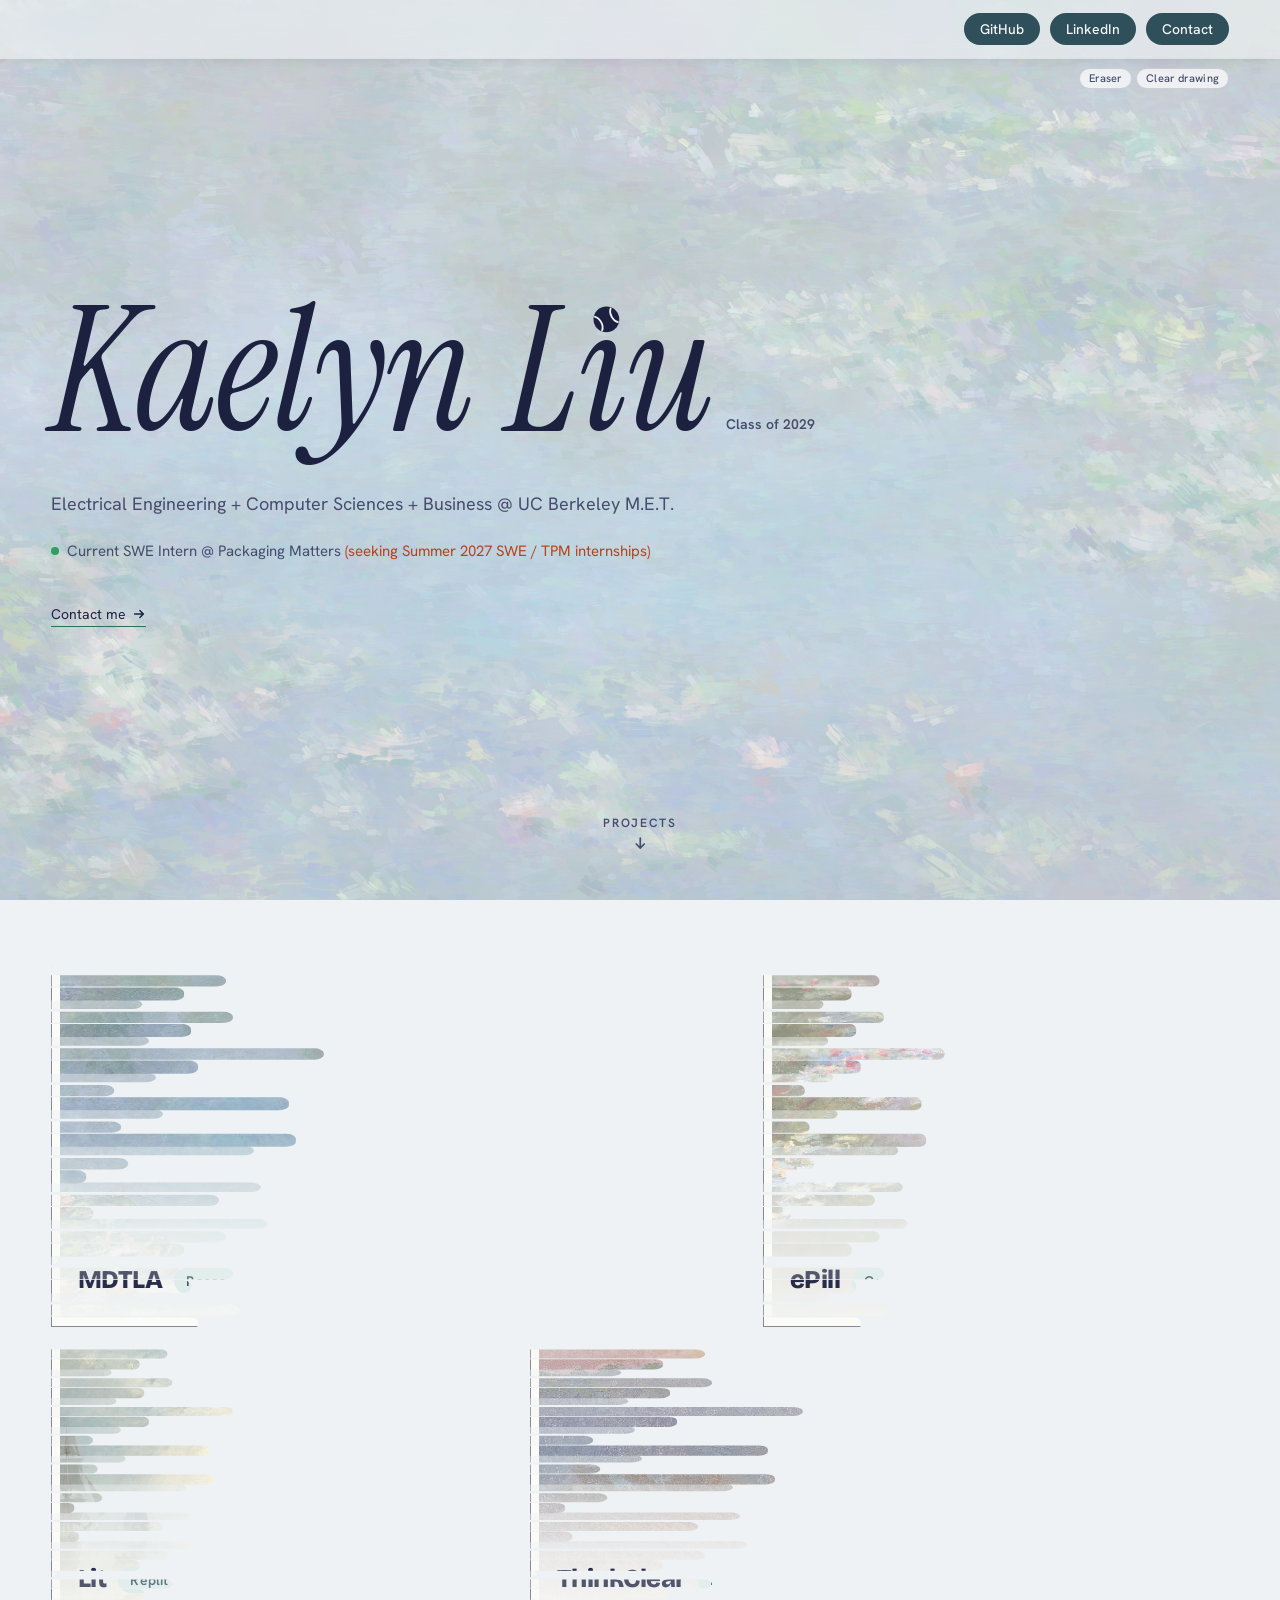
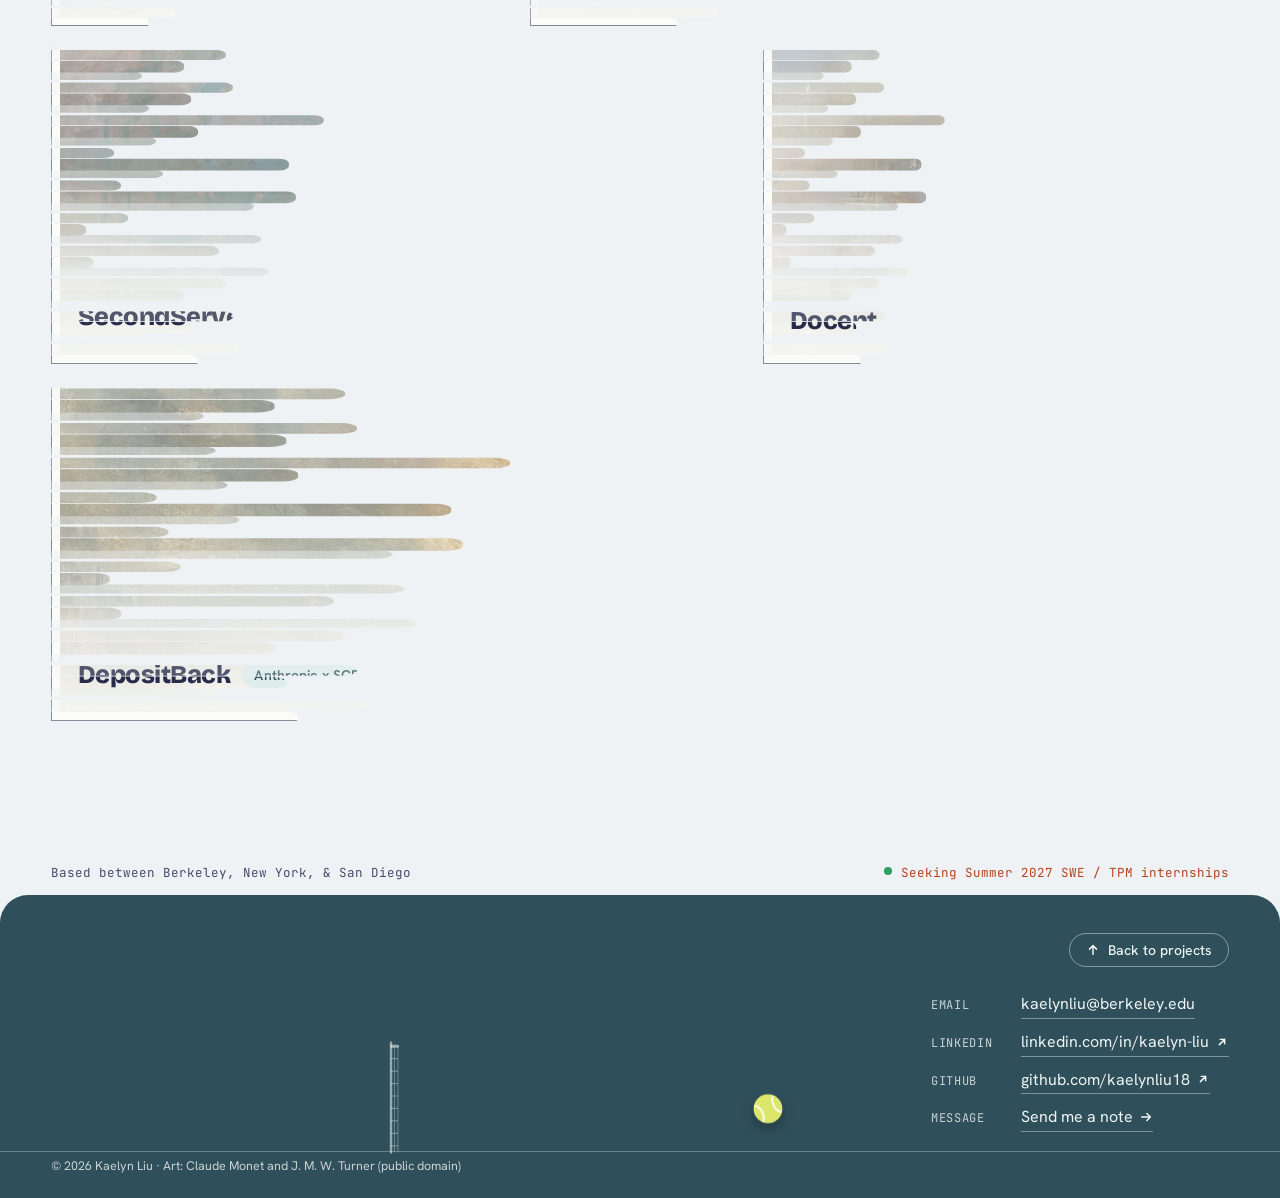
==== commit c4b3ec52: "Lit: drop the 73% figure from the panel paragraph" ====
--- a/index.html
+++ b/index.html
@@ -8,7 +8,7 @@
 <link rel="preconnect" href="https://fonts.googleapis.com">
 <link rel="preconnect" href="https://fonts.gstatic.com" crossorigin>
 <link href="https://fonts.googleapis.com/css2?family=Bricolage+Grotesque:opsz,wght@12..96,500;12..96,700;12..96,800&family=Hanken+Grotesk:wght@400;500;600&family=JetBrains+Mono:wght@400;500&family=Instrument+Serif:ital@1&display=swap" rel="stylesheet">
-<link rel="stylesheet" href="styles.css?v=208">
+<link rel="stylesheet" href="styles.css?v=209">
 <link rel="icon" href="data:image/svg+xml,%3Csvg xmlns='http://www.w3.org/2000/svg' viewBox='0 0 32 32'%3E%3Crect width='32' height='32' rx='6' fill='%23cfdcef'/%3E%3Cpath d='M9 8v16M9 16l9-8M12 14l7 10' stroke='%231c2140' stroke-width='3' fill='none' stroke-linecap='round'/%3E%3C/svg%3E">
 </head>
 <body>
@@ -98,7 +98,7 @@
         <div class="detail-body">
           <div class="title-row"><h3 id="t-lit" tabindex="-1">Lit</h3><span class="badge">Replit x Uber x ElevenLabs Hackathon Winner</span></div>
           <p class="context">Your on-call engineer for any on-demand needs</p>
-          <p class="blurb">1 in 6 U.S. small businesses still have no website, and the ones that do keep prices and stock current by hand. Lit connects ElevenLabs&rsquo; React SDK to an agentic build harness on Replit&rsquo;s MCP server that coordinates full-stack design, catalog and QA, turning one simple call into a published app and cutting storefront setup time by 73%. A seller shows their products to the phone camera and talks with the voice agent, Gemini enhances the items they show so they&rsquo;re ready to market, and the seller approves the draft with one tap. The &ldquo;your shop is live&rdquo; email goes out only after a logged-out browser check passes, and a later camera-off call updates prices and stock at the same link.</p>
+          <p class="blurb">1 in 6 U.S. small businesses still have no website, and the ones that do keep prices and stock current by hand. Lit connects ElevenLabs&rsquo; React SDK to an agentic build harness on Replit&rsquo;s MCP server that coordinates full-stack design, catalog and QA, turning one simple call into a published app. A seller shows their products to the phone camera and talks with the voice agent, Gemini enhances the items they show so they&rsquo;re ready to market, and the seller approves the draft with one tap. The &ldquo;your shop is live&rdquo; email goes out only after a logged-out browser check passes, and a later camera-off call updates prices and stock at the same link.</p>
           <ul class="stack" aria-label="Skills used"><li>TypeScript</li><li>Next.js</li><li>React</li><li>Installable PWA</li><li>MediaDevices (camera + mic)</li><li>ElevenLabs Agents</li><li>GPT-4o mini</li><li>Eleven Flash v2</li><li>WebRTC</li><li>Gemini 2.5 Flash-Lite</li><li>Vercel AI Gateway</li><li>gpt-image-1-mini</li><li>Zod</li><li>Postgres</li><li>S3</li><li>Replit MCP server</li><li>OAuth + PKCE</li><li>Replit hosting</li><li>Headless browser QA</li><li>Resend</li></ul>
           <p class="links"><a href="https://github.com/karanpdx/Shopcall" target="_blank" rel="noopener">Code <svg class="i" viewBox="0 0 16 16" aria-hidden="true"><path d="M5 11 11 5M6 5h5v5"/></svg></a></p>
         </div>
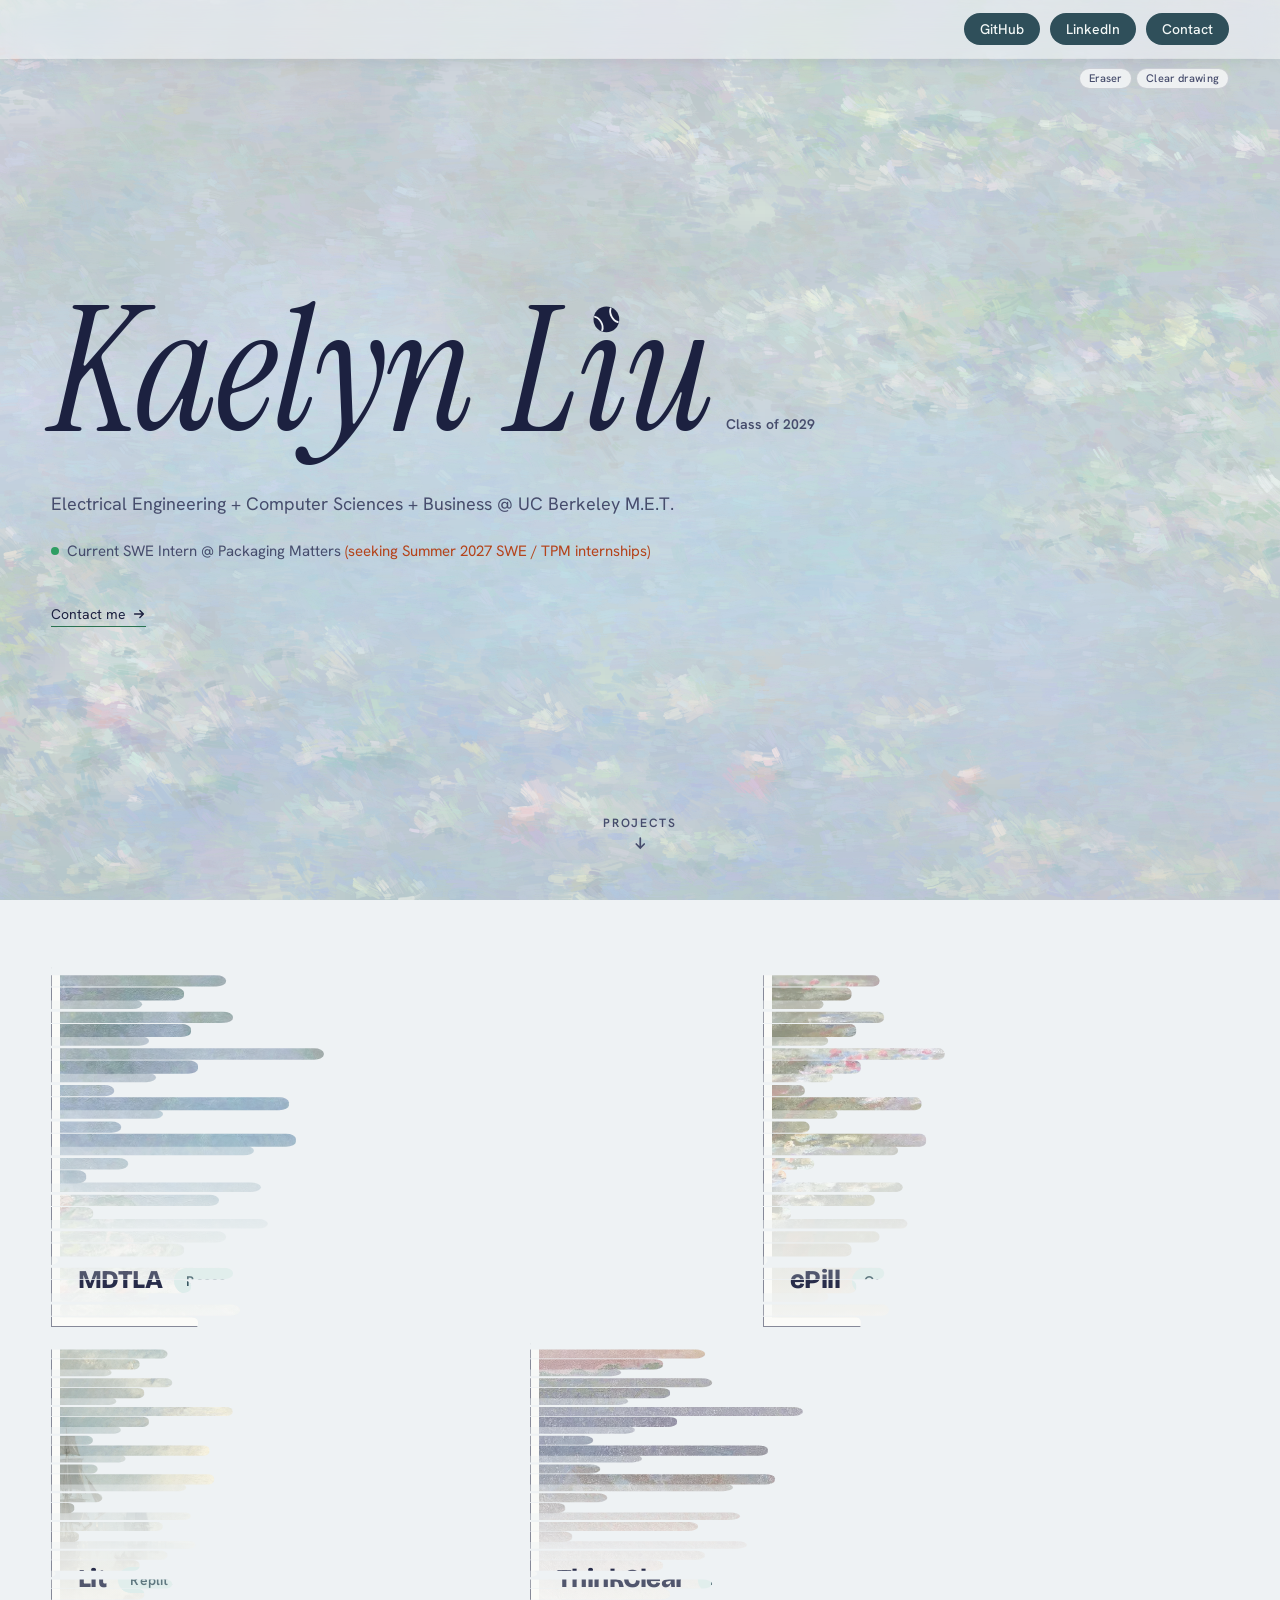
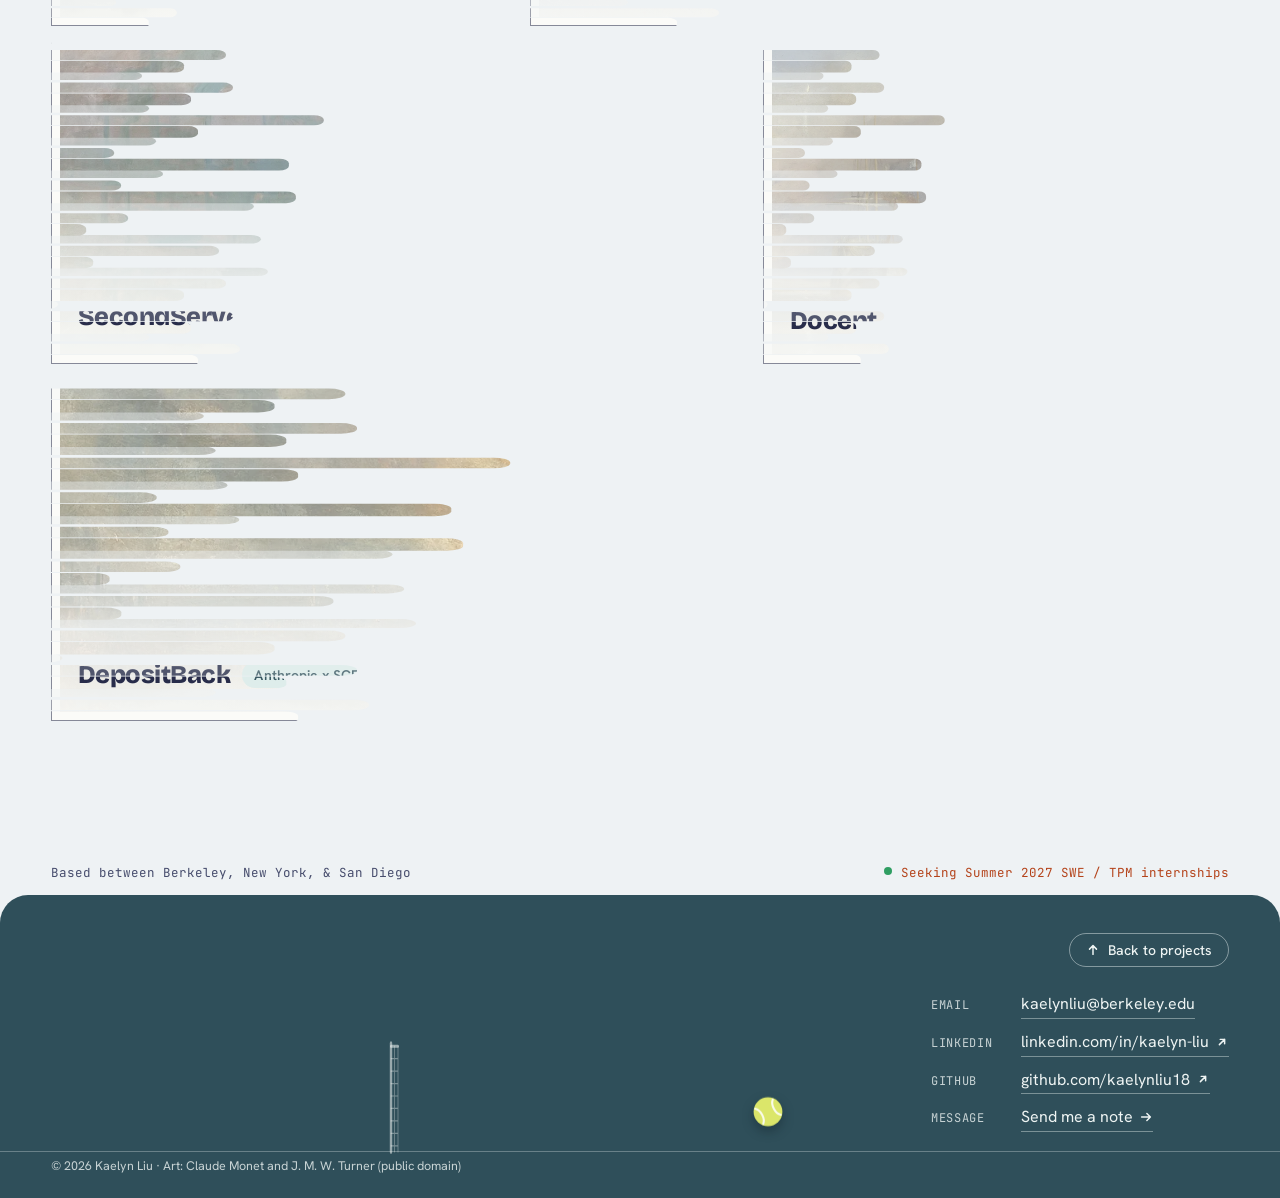
==== commit 9bb8263d: "Lit: on-call engineer line on the card, 'Turning low code into no code' in the panel" ====
--- a/index.html
+++ b/index.html
@@ -8,7 +8,7 @@
 <link rel="preconnect" href="https://fonts.googleapis.com">
 <link rel="preconnect" href="https://fonts.gstatic.com" crossorigin>
 <link href="https://fonts.googleapis.com/css2?family=Bricolage+Grotesque:opsz,wght@12..96,500;12..96,700;12..96,800&family=Hanken+Grotesk:wght@400;500;600&family=JetBrains+Mono:wght@400;500&family=Instrument+Serif:ital@1&display=swap" rel="stylesheet">
-<link rel="stylesheet" href="styles.css?v=209">
+<link rel="stylesheet" href="styles.css?v=210">
 <link rel="icon" href="data:image/svg+xml,%3Csvg xmlns='http://www.w3.org/2000/svg' viewBox='0 0 32 32'%3E%3Crect width='32' height='32' rx='6' fill='%23cfdcef'/%3E%3Cpath d='M9 8v16M9 16l9-8M12 14l7 10' stroke='%231c2140' stroke-width='3' fill='none' stroke-linecap='round'/%3E%3C/svg%3E">
 </head>
 <body>
@@ -48,7 +48,7 @@
           <span class="frame"><img class="tile-art" src="assets/epill-cover.webp" width="1429" height="1143" alt="" loading="eager"><span class="cover-text"><span class="tile-title"><span class="tile-name">ePill</span><span class="badge">Congressional App Challenge Winner</span></span><span class="tile-line">Synthetic data generation for a computer-vision-based pill tracking app</span><span class="tile-foot"><span class="tile-metric">+3.7% over YOLOv10 baseline</span></span></span></span>
         </button></li>
         <li><button class="tile" type="button" data-i="2" aria-controls="d-lit">
-          <span class="frame"><img class="tile-art" src="assets/lit-cover.webp" width="1400" height="1120" alt="" loading="eager"><span class="cover-text"><span class="tile-title"><span class="tile-name">Lit</span><span class="badge">Replit x Uber x ElevenLabs Hackathon Winner</span></span><span class="tile-line">One phone call turns what a small seller makes into a live online store</span><span class="tile-foot"><span class="tile-metric">Cut storefront setup time by 73%</span></span></span></span>
+          <span class="frame"><img class="tile-art" src="assets/lit-cover.webp" width="1400" height="1120" alt="" loading="eager"><span class="cover-text"><span class="tile-title"><span class="tile-name">Lit</span><span class="badge">Replit x Uber x ElevenLabs Hackathon Winner</span></span><span class="tile-line">Your on-call engineer for any on-demand needs</span><span class="tile-foot"><span class="tile-metric">Cut storefront setup time by 73%</span></span></span></span>
         </button></li>
         <li><button class="tile" type="button" data-i="3" aria-controls="d-thinkclear">
           <span class="frame"><img class="tile-art" src="assets/thinkclear-cover.webp" width="1181" height="945" alt="" loading="eager"><span class="cover-text"><span class="tile-title"><span class="tile-name">ThinkClear</span><span class="badge">Fellow @ UPenn M&amp;TSI</span></span><span class="tile-line">Bone-conduction smart glasses with real-time edge facial recognition</span><span class="tile-foot"><span class="tile-metric">400k+ API requests supported</span></span></span></span>
@@ -97,7 +97,7 @@
         <figure class="detail-fig has-views"><div class="views" role="tablist" aria-label="Lit figures"><button type="button" role="tab" aria-selected="true" aria-controls="lit-flow" id="lit-flow-tab">System design</button></div><div class="view" role="tabpanel" id="lit-flow" aria-labelledby="lit-flow-tab"><svg class="flow" viewBox="0 0 1600 780" role="img" aria-labelledby="lit-flow-title" font-family="inherit"><title id="lit-flow-title">Lit system flow: the seller taps call in the lit web app, which uses the phone camera and mic. An ElevenLabs voice agent talks with the seller while Gemini enhances the items the seller shows so they are ready to market; both fill a Zod-checked draft catalog in the lit backend. The seller approves with one tap. A build harness then runs specialist tasks on one Replit app through its MCP server with OAuth: design, frontend, catalog, QA and deploy. After a logged-out check passes, the live shop is on Replit and the seller gets a Your shop is live email.</title><defs><marker id="lta" viewBox="0 0 10 10" refX="9" refY="5" markerWidth="8" markerHeight="8" orient="auto"><path d="M0 1 9 5 0 9z" fill="#464c6c"/></marker></defs><text x="20" y="40" font-size="19" font-weight="600" letter-spacing="2" fill="#464c6c" opacity=".75">ON THE CALL</text><text x="280" y="440" font-size="19" font-weight="600" letter-spacing="2" fill="#464c6c" opacity=".75">BUILD HARNESS: SPECIALIST TASKS ON ONE REPLIT APP (MCP + OAUTH)</text><rect x="20" y="620" width="28" height="28" rx="7" fill="#ebe8fb" stroke="#b3aae4" stroke-width="2"/><text x="62" y="643" font-size="22" fill="#1c2140">AI agent or model</text><rect x="20" y="660" width="28" height="28" rx="7" fill="#e2f1e8" stroke="#9ccbb0" stroke-width="2"/><text x="62" y="683" font-size="22" fill="#1c2140">The seller</text><rect x="20" y="700" width="28" height="28" rx="7" fill="#f3f5fa" stroke="#c7cde0" stroke-width="2"/><text x="62" y="723" font-size="22" fill="#1c2140">Lit backend, no LLM</text><rect x="20" y="740" width="28" height="28" rx="7" fill="#fbeee6" stroke="#e6b79d" stroke-width="2"/><text x="62" y="763" font-size="22" fill="#1c2140">What the seller gets</text><g fill="none" stroke="#464c6c" stroke-width="2"><path d="M220 200 H276" marker-end="url(#lta)"/><path d="M510 200 H540 V120 H566" marker-end="url(#lta)"/><path d="M510 200 H540 V280 H566" marker-end="url(#lta)"/><path d="M820 120 H850 V195 H876" marker-end="url(#lta)"/><path d="M820 280 H850 V225 H876" marker-end="url(#lta)"/><path d="M1100 210 H1156" marker-end="url(#lta)"/><path d="M1260 270 V410 H365 V472" marker-end="url(#lta)"/><path d="M450 520 H496" marker-end="url(#lta)"/><path d="M670 520 H716" marker-end="url(#lta)"/><path d="M890 520 H936" marker-end="url(#lta)"/><path d="M1110 520 H1156" marker-end="url(#lta)"/><path d="M1330 520 H1386" marker-end="url(#lta)"/><path d="M1485 576 V632" marker-end="url(#lta)"/><path d="M1245 564 V600 H1215 V632" marker-end="url(#lta)"/></g><rect x="20" y="140" width="200" height="120" rx="14" fill="#e2f1e8" stroke="#9ccbb0" stroke-width="2"/><text text-anchor="middle" font-size="26" fill="#1c2140"><tspan x="120" y="193.1">Seller</tspan><tspan x="120" y="225.1">taps call</tspan></text><rect x="280" y="132" width="230" height="136" rx="14" fill="#f3f5fa" stroke="#c7cde0" stroke-width="2"/><text text-anchor="middle" font-size="26" fill="#1c2140"><tspan x="395" y="177.1">lit web app:</tspan><tspan x="395" y="209.1">camera + mic,</tspan><tspan x="395" y="241.1">one tap</tspan></text><rect x="570" y="60" width="250" height="120" rx="14" fill="#ebe8fb" stroke="#b3aae4" stroke-width="2"/><text text-anchor="middle" font-size="26" fill="#1c2140"><tspan x="695" y="113.1">ElevenLabs</tspan><tspan x="695" y="145.1">voice agent</tspan></text><rect x="570" y="220" width="250" height="120" rx="14" fill="#ebe8fb" stroke="#b3aae4" stroke-width="2"/><text text-anchor="middle" font-size="26" fill="#1c2140"><tspan x="695" y="273.1">Gemini enhances</tspan><tspan x="695" y="305.1">shown items</tspan></text><rect x="880" y="140" width="220" height="140" rx="14" fill="#f3f5fa" stroke="#c7cde0" stroke-width="2"/><text text-anchor="middle" font-size="26" fill="#1c2140"><tspan x="990" y="187.1">Draft</tspan><tspan x="990" y="219.1">catalog,</tspan><tspan x="990" y="251.1">Zod-checked</tspan></text><rect x="1160" y="150" width="200" height="120" rx="14" fill="#e2f1e8" stroke="#9ccbb0" stroke-width="2"/><text text-anchor="middle" font-size="26" fill="#1c2140"><tspan x="1260" y="203.1">Seller</tspan><tspan x="1260" y="235.1">approves</tspan></text><rect x="280" y="476" width="170" height="88" rx="14" fill="#ebe8fb" stroke="#b3aae4" stroke-width="2"/><text text-anchor="middle" font-size="26" fill="#1c2140"><tspan x="365" y="529.1">Design</tspan></text><rect x="500" y="476" width="170" height="88" rx="14" fill="#ebe8fb" stroke="#b3aae4" stroke-width="2"/><text text-anchor="middle" font-size="26" fill="#1c2140"><tspan x="585" y="529.1">Frontend</tspan></text><rect x="720" y="476" width="170" height="88" rx="14" fill="#ebe8fb" stroke="#b3aae4" stroke-width="2"/><text text-anchor="middle" font-size="26" fill="#1c2140"><tspan x="805" y="529.1">Catalog</tspan></text><rect x="940" y="476" width="170" height="88" rx="14" fill="#ebe8fb" stroke="#b3aae4" stroke-width="2"/><text text-anchor="middle" font-size="26" fill="#1c2140"><tspan x="1025" y="529.1">QA</tspan></text><rect x="1160" y="476" width="170" height="88" rx="14" fill="#ebe8fb" stroke="#b3aae4" stroke-width="2"/><text text-anchor="middle" font-size="26" fill="#1c2140"><tspan x="1245" y="529.1">Deploy</tspan></text><rect x="1390" y="464" width="190" height="112" rx="14" fill="#f3f5fa" stroke="#c7cde0" stroke-width="2"/><text text-anchor="middle" font-size="26" fill="#1c2140"><tspan x="1485" y="513.1">Logged-out</tspan><tspan x="1485" y="545.1">check</tspan></text><rect x="1390" y="636" width="190" height="112" rx="14" fill="#fbeee6" stroke="#e6b79d" stroke-width="2"/><text text-anchor="middle" font-size="26" fill="#1c2140"><tspan x="1485" y="685.1">&#8220;Your shop</tspan><tspan x="1485" y="717.1">is live&#8221; email</tspan></text><rect x="1100" y="636" width="230" height="112" rx="14" fill="#fbeee6" stroke="#e6b79d" stroke-width="2"/><text text-anchor="middle" font-size="26" fill="#1c2140"><tspan x="1215" y="685.1">Live shop</tspan><tspan x="1215" y="717.1">on Replit</tspan></text></svg><figcaption>One call becomes a published Replit app.</figcaption></div></figure>
         <div class="detail-body">
           <div class="title-row"><h3 id="t-lit" tabindex="-1">Lit</h3><span class="badge">Replit x Uber x ElevenLabs Hackathon Winner</span></div>
-          <p class="context">Your on-call engineer for any on-demand needs</p>
+          <p class="context">Turning low code into no code</p>
           <p class="blurb">1 in 6 U.S. small businesses still have no website, and the ones that do keep prices and stock current by hand. Lit connects ElevenLabs&rsquo; React SDK to an agentic build harness on Replit&rsquo;s MCP server that coordinates full-stack design, catalog and QA, turning one simple call into a published app. A seller shows their products to the phone camera and talks with the voice agent, Gemini enhances the items they show so they&rsquo;re ready to market, and the seller approves the draft with one tap. The &ldquo;your shop is live&rdquo; email goes out only after a logged-out browser check passes, and a later camera-off call updates prices and stock at the same link.</p>
           <ul class="stack" aria-label="Skills used"><li>TypeScript</li><li>Next.js</li><li>React</li><li>Installable PWA</li><li>MediaDevices (camera + mic)</li><li>ElevenLabs Agents</li><li>GPT-4o mini</li><li>Eleven Flash v2</li><li>WebRTC</li><li>Gemini 2.5 Flash-Lite</li><li>Vercel AI Gateway</li><li>gpt-image-1-mini</li><li>Zod</li><li>Postgres</li><li>S3</li><li>Replit MCP server</li><li>OAuth + PKCE</li><li>Replit hosting</li><li>Headless browser QA</li><li>Resend</li></ul>
           <p class="links"><a href="https://github.com/karanpdx/Shopcall" target="_blank" rel="noopener">Code <svg class="i" viewBox="0 0 16 16" aria-hidden="true"><path d="M5 11 11 5M6 5h5v5"/></svg></a></p>
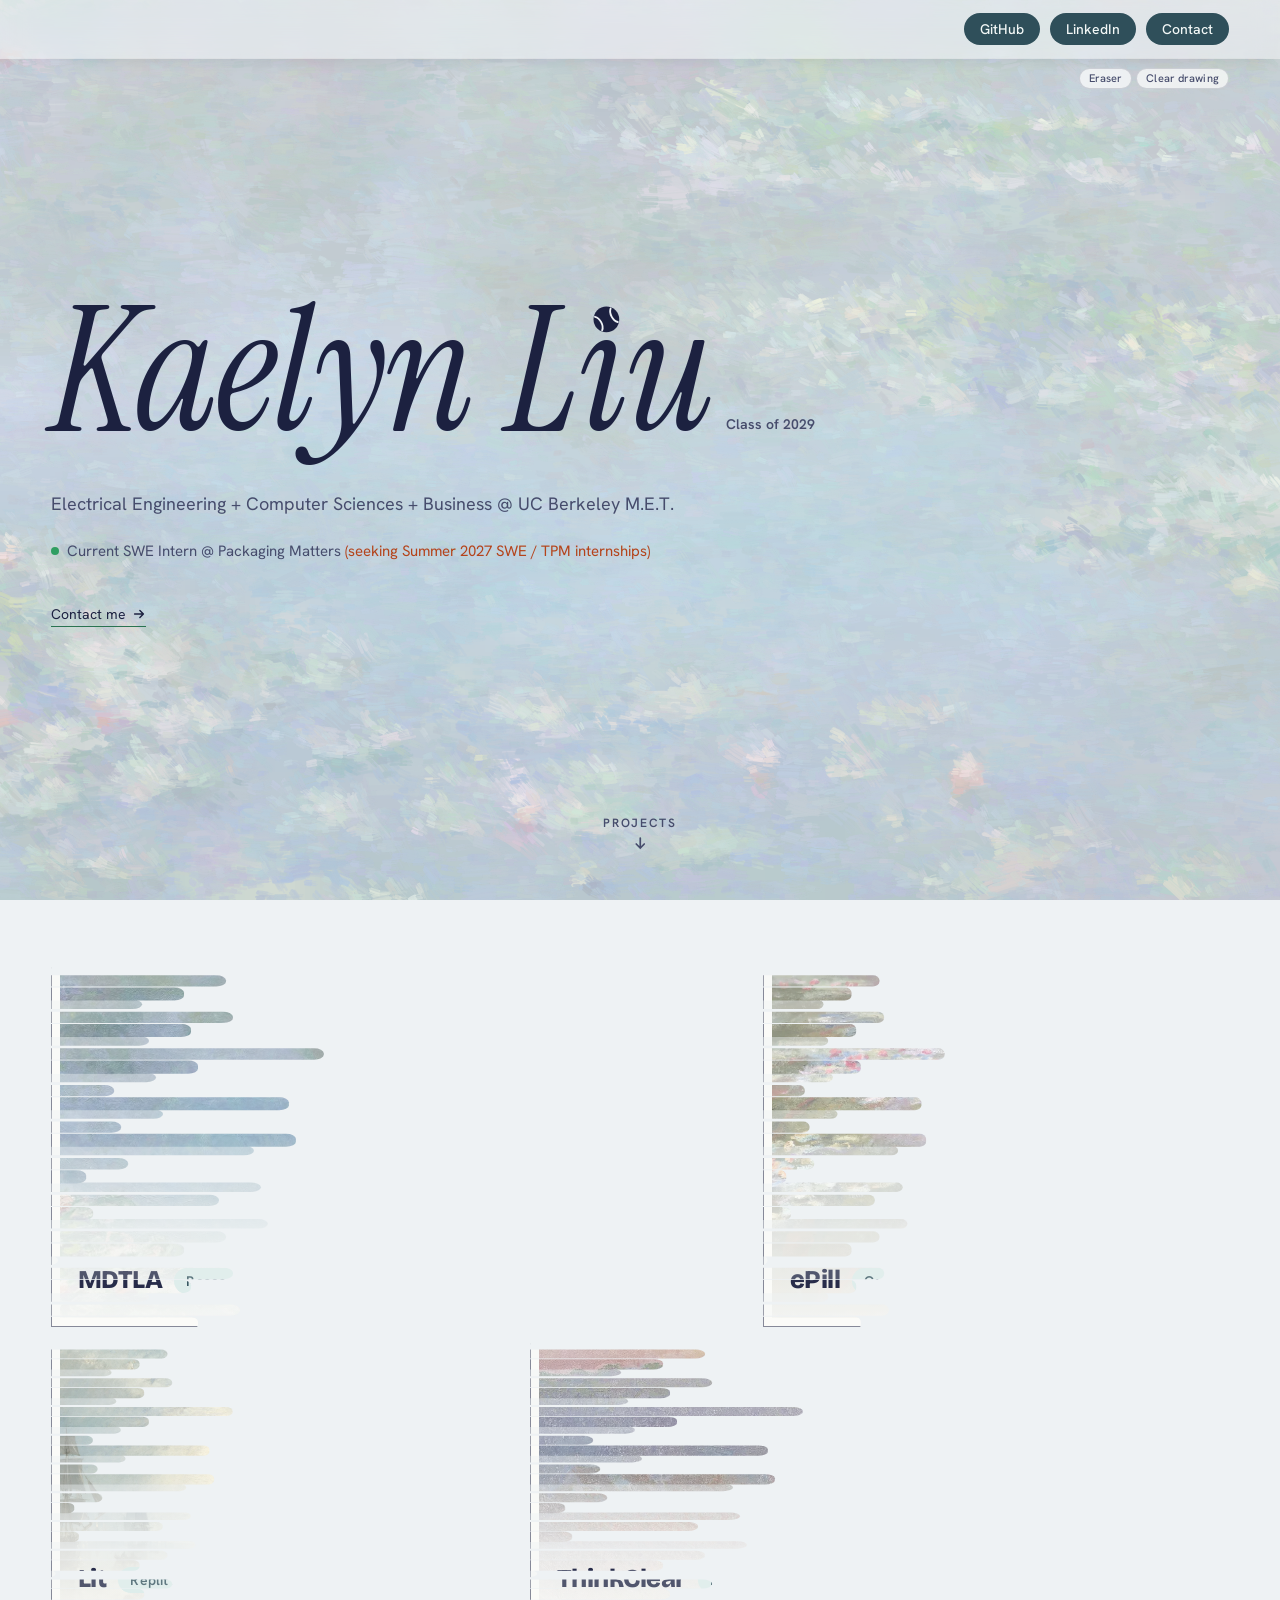
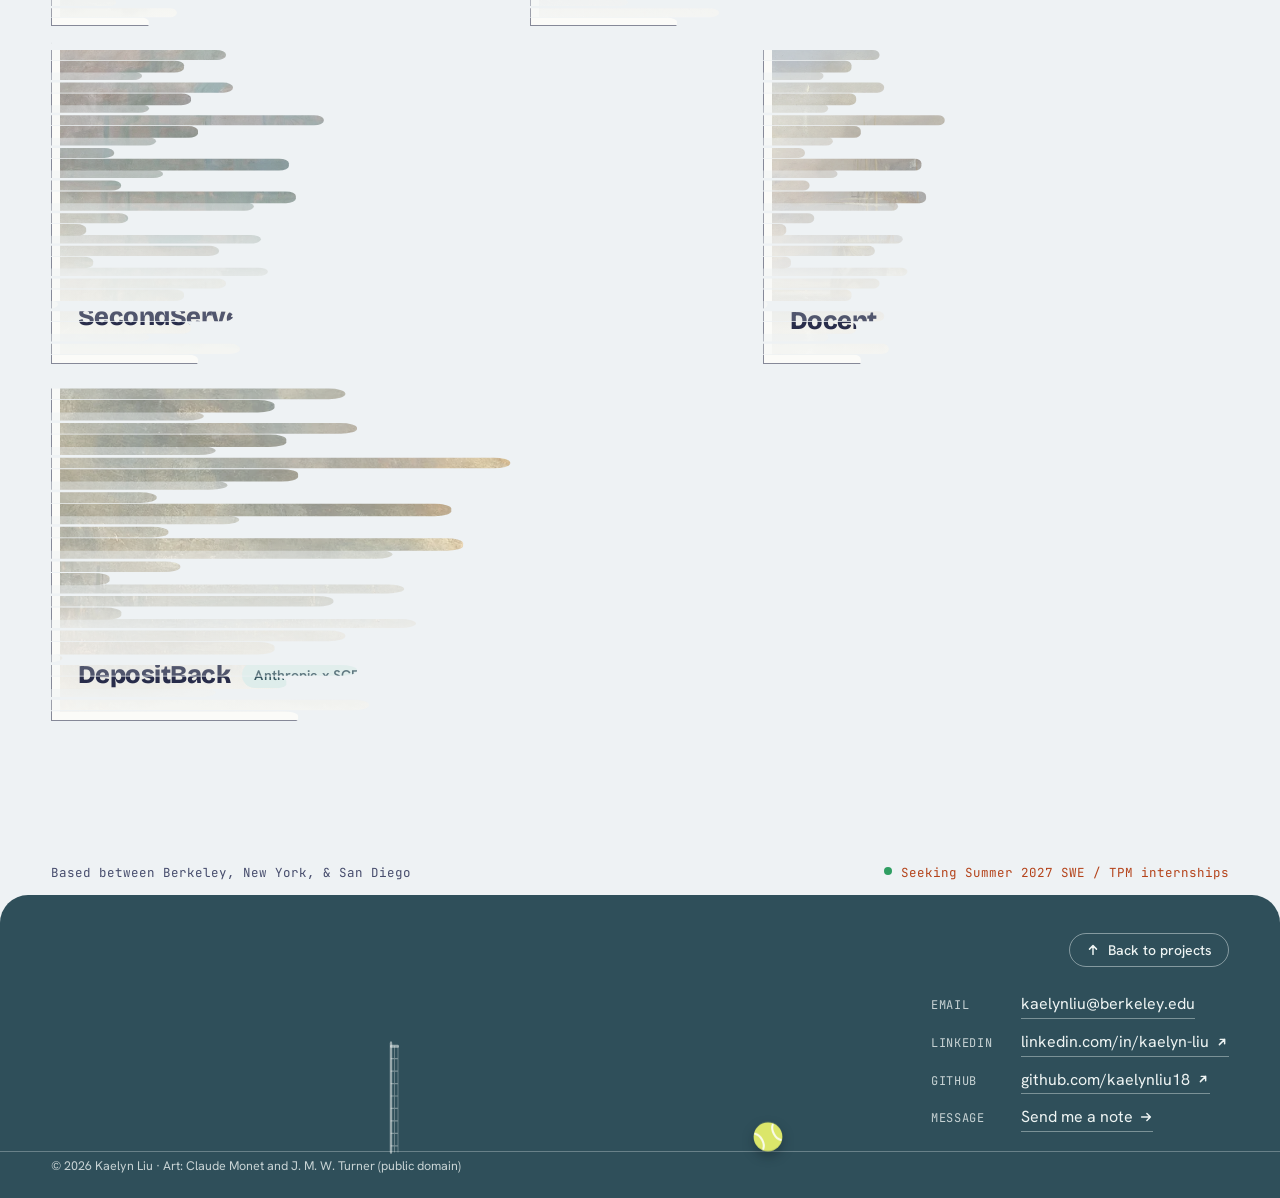
==== commit f1d8af83: "Lit: harness-only purple with a two-item legend; shorter card line" ====
--- a/index.html
+++ b/index.html
@@ -8,7 +8,7 @@
 <link rel="preconnect" href="https://fonts.googleapis.com">
 <link rel="preconnect" href="https://fonts.gstatic.com" crossorigin>
 <link href="https://fonts.googleapis.com/css2?family=Bricolage+Grotesque:opsz,wght@12..96,500;12..96,700;12..96,800&family=Hanken+Grotesk:wght@400;500;600&family=JetBrains+Mono:wght@400;500&family=Instrument+Serif:ital@1&display=swap" rel="stylesheet">
-<link rel="stylesheet" href="styles.css?v=210">
+<link rel="stylesheet" href="styles.css?v=212">
 <link rel="icon" href="data:image/svg+xml,%3Csvg xmlns='http://www.w3.org/2000/svg' viewBox='0 0 32 32'%3E%3Crect width='32' height='32' rx='6' fill='%23cfdcef'/%3E%3Cpath d='M9 8v16M9 16l9-8M12 14l7 10' stroke='%231c2140' stroke-width='3' fill='none' stroke-linecap='round'/%3E%3C/svg%3E">
 </head>
 <body>
@@ -48,7 +48,7 @@
           <span class="frame"><img class="tile-art" src="assets/epill-cover.webp" width="1429" height="1143" alt="" loading="eager"><span class="cover-text"><span class="tile-title"><span class="tile-name">ePill</span><span class="badge">Congressional App Challenge Winner</span></span><span class="tile-line">Synthetic data generation for a computer-vision-based pill tracking app</span><span class="tile-foot"><span class="tile-metric">+3.7% over YOLOv10 baseline</span></span></span></span>
         </button></li>
         <li><button class="tile" type="button" data-i="2" aria-controls="d-lit">
-          <span class="frame"><img class="tile-art" src="assets/lit-cover.webp" width="1400" height="1120" alt="" loading="eager"><span class="cover-text"><span class="tile-title"><span class="tile-name">Lit</span><span class="badge">Replit x Uber x ElevenLabs Hackathon Winner</span></span><span class="tile-line">Your on-call engineer for any on-demand needs</span><span class="tile-foot"><span class="tile-metric">Cut storefront setup time by 73%</span></span></span></span>
+          <span class="frame"><img class="tile-art" src="assets/lit-cover.webp" width="1400" height="1120" alt="" loading="eager"><span class="cover-text"><span class="tile-title"><span class="tile-name">Lit</span><span class="badge">Replit x Uber x ElevenLabs Hackathon Winner</span></span><span class="tile-line">Your on-call engineer</span><span class="tile-foot"><span class="tile-metric">Cut storefront setup time by 73%</span></span></span></span>
         </button></li>
         <li><button class="tile" type="button" data-i="3" aria-controls="d-thinkclear">
           <span class="frame"><img class="tile-art" src="assets/thinkclear-cover.webp" width="1181" height="945" alt="" loading="eager"><span class="cover-text"><span class="tile-title"><span class="tile-name">ThinkClear</span><span class="badge">Fellow @ UPenn M&amp;TSI</span></span><span class="tile-line">Bone-conduction smart glasses with real-time edge facial recognition</span><span class="tile-foot"><span class="tile-metric">400k+ API requests supported</span></span></span></span>
@@ -94,7 +94,7 @@
         </div>
       </article>
       <article class="detail" id="d-lit" data-i="2" data-cover="assets/lit-cover.webp" aria-labelledby="t-lit">
-        <figure class="detail-fig has-views"><div class="views" role="tablist" aria-label="Lit figures"><button type="button" role="tab" aria-selected="true" aria-controls="lit-flow" id="lit-flow-tab">System design</button></div><div class="view" role="tabpanel" id="lit-flow" aria-labelledby="lit-flow-tab"><svg class="flow" viewBox="0 0 1600 780" role="img" aria-labelledby="lit-flow-title" font-family="inherit"><title id="lit-flow-title">Lit system flow: the seller taps call in the lit web app, which uses the phone camera and mic. An ElevenLabs voice agent talks with the seller while Gemini enhances the items the seller shows so they are ready to market; both fill a Zod-checked draft catalog in the lit backend. The seller approves with one tap. A build harness then runs specialist tasks on one Replit app through its MCP server with OAuth: design, frontend, catalog, QA and deploy. After a logged-out check passes, the live shop is on Replit and the seller gets a Your shop is live email.</title><defs><marker id="lta" viewBox="0 0 10 10" refX="9" refY="5" markerWidth="8" markerHeight="8" orient="auto"><path d="M0 1 9 5 0 9z" fill="#464c6c"/></marker></defs><text x="20" y="40" font-size="19" font-weight="600" letter-spacing="2" fill="#464c6c" opacity=".75">ON THE CALL</text><text x="280" y="440" font-size="19" font-weight="600" letter-spacing="2" fill="#464c6c" opacity=".75">BUILD HARNESS: SPECIALIST TASKS ON ONE REPLIT APP (MCP + OAUTH)</text><rect x="20" y="620" width="28" height="28" rx="7" fill="#ebe8fb" stroke="#b3aae4" stroke-width="2"/><text x="62" y="643" font-size="22" fill="#1c2140">AI agent or model</text><rect x="20" y="660" width="28" height="28" rx="7" fill="#e2f1e8" stroke="#9ccbb0" stroke-width="2"/><text x="62" y="683" font-size="22" fill="#1c2140">The seller</text><rect x="20" y="700" width="28" height="28" rx="7" fill="#f3f5fa" stroke="#c7cde0" stroke-width="2"/><text x="62" y="723" font-size="22" fill="#1c2140">Lit backend, no LLM</text><rect x="20" y="740" width="28" height="28" rx="7" fill="#fbeee6" stroke="#e6b79d" stroke-width="2"/><text x="62" y="763" font-size="22" fill="#1c2140">What the seller gets</text><g fill="none" stroke="#464c6c" stroke-width="2"><path d="M220 200 H276" marker-end="url(#lta)"/><path d="M510 200 H540 V120 H566" marker-end="url(#lta)"/><path d="M510 200 H540 V280 H566" marker-end="url(#lta)"/><path d="M820 120 H850 V195 H876" marker-end="url(#lta)"/><path d="M820 280 H850 V225 H876" marker-end="url(#lta)"/><path d="M1100 210 H1156" marker-end="url(#lta)"/><path d="M1260 270 V410 H365 V472" marker-end="url(#lta)"/><path d="M450 520 H496" marker-end="url(#lta)"/><path d="M670 520 H716" marker-end="url(#lta)"/><path d="M890 520 H936" marker-end="url(#lta)"/><path d="M1110 520 H1156" marker-end="url(#lta)"/><path d="M1330 520 H1386" marker-end="url(#lta)"/><path d="M1485 576 V632" marker-end="url(#lta)"/><path d="M1245 564 V600 H1215 V632" marker-end="url(#lta)"/></g><rect x="20" y="140" width="200" height="120" rx="14" fill="#e2f1e8" stroke="#9ccbb0" stroke-width="2"/><text text-anchor="middle" font-size="26" fill="#1c2140"><tspan x="120" y="193.1">Seller</tspan><tspan x="120" y="225.1">taps call</tspan></text><rect x="280" y="132" width="230" height="136" rx="14" fill="#f3f5fa" stroke="#c7cde0" stroke-width="2"/><text text-anchor="middle" font-size="26" fill="#1c2140"><tspan x="395" y="177.1">lit web app:</tspan><tspan x="395" y="209.1">camera + mic,</tspan><tspan x="395" y="241.1">one tap</tspan></text><rect x="570" y="60" width="250" height="120" rx="14" fill="#ebe8fb" stroke="#b3aae4" stroke-width="2"/><text text-anchor="middle" font-size="26" fill="#1c2140"><tspan x="695" y="113.1">ElevenLabs</tspan><tspan x="695" y="145.1">voice agent</tspan></text><rect x="570" y="220" width="250" height="120" rx="14" fill="#ebe8fb" stroke="#b3aae4" stroke-width="2"/><text text-anchor="middle" font-size="26" fill="#1c2140"><tspan x="695" y="273.1">Gemini enhances</tspan><tspan x="695" y="305.1">shown items</tspan></text><rect x="880" y="140" width="220" height="140" rx="14" fill="#f3f5fa" stroke="#c7cde0" stroke-width="2"/><text text-anchor="middle" font-size="26" fill="#1c2140"><tspan x="990" y="187.1">Draft</tspan><tspan x="990" y="219.1">catalog,</tspan><tspan x="990" y="251.1">Zod-checked</tspan></text><rect x="1160" y="150" width="200" height="120" rx="14" fill="#e2f1e8" stroke="#9ccbb0" stroke-width="2"/><text text-anchor="middle" font-size="26" fill="#1c2140"><tspan x="1260" y="203.1">Seller</tspan><tspan x="1260" y="235.1">approves</tspan></text><rect x="280" y="476" width="170" height="88" rx="14" fill="#ebe8fb" stroke="#b3aae4" stroke-width="2"/><text text-anchor="middle" font-size="26" fill="#1c2140"><tspan x="365" y="529.1">Design</tspan></text><rect x="500" y="476" width="170" height="88" rx="14" fill="#ebe8fb" stroke="#b3aae4" stroke-width="2"/><text text-anchor="middle" font-size="26" fill="#1c2140"><tspan x="585" y="529.1">Frontend</tspan></text><rect x="720" y="476" width="170" height="88" rx="14" fill="#ebe8fb" stroke="#b3aae4" stroke-width="2"/><text text-anchor="middle" font-size="26" fill="#1c2140"><tspan x="805" y="529.1">Catalog</tspan></text><rect x="940" y="476" width="170" height="88" rx="14" fill="#ebe8fb" stroke="#b3aae4" stroke-width="2"/><text text-anchor="middle" font-size="26" fill="#1c2140"><tspan x="1025" y="529.1">QA</tspan></text><rect x="1160" y="476" width="170" height="88" rx="14" fill="#ebe8fb" stroke="#b3aae4" stroke-width="2"/><text text-anchor="middle" font-size="26" fill="#1c2140"><tspan x="1245" y="529.1">Deploy</tspan></text><rect x="1390" y="464" width="190" height="112" rx="14" fill="#f3f5fa" stroke="#c7cde0" stroke-width="2"/><text text-anchor="middle" font-size="26" fill="#1c2140"><tspan x="1485" y="513.1">Logged-out</tspan><tspan x="1485" y="545.1">check</tspan></text><rect x="1390" y="636" width="190" height="112" rx="14" fill="#fbeee6" stroke="#e6b79d" stroke-width="2"/><text text-anchor="middle" font-size="26" fill="#1c2140"><tspan x="1485" y="685.1">&#8220;Your shop</tspan><tspan x="1485" y="717.1">is live&#8221; email</tspan></text><rect x="1100" y="636" width="230" height="112" rx="14" fill="#fbeee6" stroke="#e6b79d" stroke-width="2"/><text text-anchor="middle" font-size="26" fill="#1c2140"><tspan x="1215" y="685.1">Live shop</tspan><tspan x="1215" y="717.1">on Replit</tspan></text></svg><figcaption>One call becomes a published Replit app.</figcaption></div></figure>
+        <figure class="detail-fig has-views"><div class="views" role="tablist" aria-label="Lit figures"><button type="button" role="tab" aria-selected="true" aria-controls="lit-flow" id="lit-flow-tab">System design</button></div><div class="view" role="tabpanel" id="lit-flow" aria-labelledby="lit-flow-tab"><svg class="flow" viewBox="0 0 1600 780" role="img" aria-labelledby="lit-flow-title" font-family="inherit"><title id="lit-flow-title">Lit system flow: the seller taps call in the lit web app, which uses the phone camera and mic. An ElevenLabs voice agent talks with the seller while Gemini enhances the items the seller shows so they are ready to market; both fill a Zod-checked draft catalog in the lit backend. The seller approves with one tap. A build harness then runs specialist tasks on one Replit app through its MCP server with OAuth: design, frontend, catalog, QA and deploy. After a logged-out check passes, the live shop is on Replit and the seller gets a Your shop is live email.</title><defs><marker id="lta" viewBox="0 0 10 10" refX="9" refY="5" markerWidth="8" markerHeight="8" orient="auto"><path d="M0 1 9 5 0 9z" fill="#464c6c"/></marker></defs><text x="20" y="40" font-size="19" font-weight="600" letter-spacing="2" fill="#464c6c" opacity=".75">ON THE CALL</text><text x="392" y="440" font-size="19" font-weight="600" letter-spacing="2" fill="#464c6c" opacity=".75">BUILD HARNESS: SPECIALIST TASKS ON ONE REPLIT APP (MCP + OAUTH)</text><rect x="20" y="584" width="28" height="28" rx="7" fill="#e3eefb" stroke="#a9c4e6" stroke-width="2"/><text x="62" y="607" font-size="22" fill="#1c2140">AI on the call</text><rect x="20" y="624" width="28" height="28" rx="7" fill="#ebe8fb" stroke="#b3aae4" stroke-width="2"/><text x="62" y="647" font-size="22" fill="#1c2140">Build harness</text><g fill="none" stroke="#464c6c" stroke-width="2"><path d="M220 200 H276" marker-end="url(#lta)"/><path d="M510 200 H540 V120 H566" marker-end="url(#lta)"/><path d="M510 200 H540 V280 H566" marker-end="url(#lta)"/><path d="M820 120 H850 V195 H876" marker-end="url(#lta)"/><path d="M820 280 H850 V225 H876" marker-end="url(#lta)"/><path d="M1100 210 H1156" marker-end="url(#lta)"/><path d="M1260 270 V410 H365 V472" marker-end="url(#lta)"/><path d="M450 520 H496" marker-end="url(#lta)"/><path d="M670 520 H716" marker-end="url(#lta)"/><path d="M890 520 H936" marker-end="url(#lta)"/><path d="M1110 520 H1156" marker-end="url(#lta)"/><path d="M1330 520 H1386" marker-end="url(#lta)"/><path d="M1485 576 V632" marker-end="url(#lta)"/><path d="M1245 564 V600 H1215 V632" marker-end="url(#lta)"/></g><rect x="20" y="140" width="200" height="120" rx="14" fill="#e2f1e8" stroke="#9ccbb0" stroke-width="2"/><text text-anchor="middle" font-size="26" fill="#1c2140"><tspan x="120" y="193.1">Seller</tspan><tspan x="120" y="225.1">taps call</tspan></text><rect x="280" y="132" width="230" height="136" rx="14" fill="#f3f5fa" stroke="#c7cde0" stroke-width="2"/><text text-anchor="middle" font-size="26" fill="#1c2140"><tspan x="395" y="177.1">lit web app:</tspan><tspan x="395" y="209.1">camera + mic,</tspan><tspan x="395" y="241.1">one tap</tspan></text><rect x="570" y="60" width="250" height="120" rx="14" fill="#e3eefb" stroke="#a9c4e6" stroke-width="2"/><text text-anchor="middle" font-size="26" fill="#1c2140"><tspan x="695" y="113.1">ElevenLabs</tspan><tspan x="695" y="145.1">voice agent</tspan></text><rect x="570" y="220" width="250" height="120" rx="14" fill="#e3eefb" stroke="#a9c4e6" stroke-width="2"/><text text-anchor="middle" font-size="26" fill="#1c2140"><tspan x="695" y="273.1">Gemini enhances</tspan><tspan x="695" y="305.1">shown items</tspan></text><rect x="880" y="140" width="220" height="140" rx="14" fill="#f3f5fa" stroke="#c7cde0" stroke-width="2"/><text text-anchor="middle" font-size="26" fill="#1c2140"><tspan x="990" y="187.1">Draft</tspan><tspan x="990" y="219.1">catalog,</tspan><tspan x="990" y="251.1">Zod-checked</tspan></text><rect x="1160" y="150" width="200" height="120" rx="14" fill="#e2f1e8" stroke="#9ccbb0" stroke-width="2"/><text text-anchor="middle" font-size="26" fill="#1c2140"><tspan x="1260" y="203.1">Seller</tspan><tspan x="1260" y="235.1">approves</tspan></text><rect x="280" y="476" width="170" height="88" rx="14" fill="#ebe8fb" stroke="#b3aae4" stroke-width="2"/><text text-anchor="middle" font-size="26" fill="#1c2140"><tspan x="365" y="529.1">Design</tspan></text><rect x="500" y="476" width="170" height="88" rx="14" fill="#ebe8fb" stroke="#b3aae4" stroke-width="2"/><text text-anchor="middle" font-size="26" fill="#1c2140"><tspan x="585" y="529.1">Frontend</tspan></text><rect x="720" y="476" width="170" height="88" rx="14" fill="#ebe8fb" stroke="#b3aae4" stroke-width="2"/><text text-anchor="middle" font-size="26" fill="#1c2140"><tspan x="805" y="529.1">Catalog</tspan></text><rect x="940" y="476" width="170" height="88" rx="14" fill="#ebe8fb" stroke="#b3aae4" stroke-width="2"/><text text-anchor="middle" font-size="26" fill="#1c2140"><tspan x="1025" y="529.1">QA</tspan></text><rect x="1160" y="476" width="170" height="88" rx="14" fill="#ebe8fb" stroke="#b3aae4" stroke-width="2"/><text text-anchor="middle" font-size="26" fill="#1c2140"><tspan x="1245" y="529.1">Deploy</tspan></text><rect x="1390" y="464" width="190" height="112" rx="14" fill="#f3f5fa" stroke="#c7cde0" stroke-width="2"/><text text-anchor="middle" font-size="26" fill="#1c2140"><tspan x="1485" y="513.1">Logged-out</tspan><tspan x="1485" y="545.1">check</tspan></text><rect x="1390" y="636" width="190" height="112" rx="14" fill="#fbeee6" stroke="#e6b79d" stroke-width="2"/><text text-anchor="middle" font-size="26" fill="#1c2140"><tspan x="1485" y="685.1">&#8220;Your shop</tspan><tspan x="1485" y="717.1">is live&#8221; email</tspan></text><rect x="1100" y="636" width="230" height="112" rx="14" fill="#fbeee6" stroke="#e6b79d" stroke-width="2"/><text text-anchor="middle" font-size="26" fill="#1c2140"><tspan x="1215" y="685.1">Live shop</tspan><tspan x="1215" y="717.1">on Replit</tspan></text></svg><figcaption>One call becomes a published Replit app.</figcaption></div></figure>
         <div class="detail-body">
           <div class="title-row"><h3 id="t-lit" tabindex="-1">Lit</h3><span class="badge">Replit x Uber x ElevenLabs Hackathon Winner</span></div>
           <p class="context">Turning low code into no code</p>
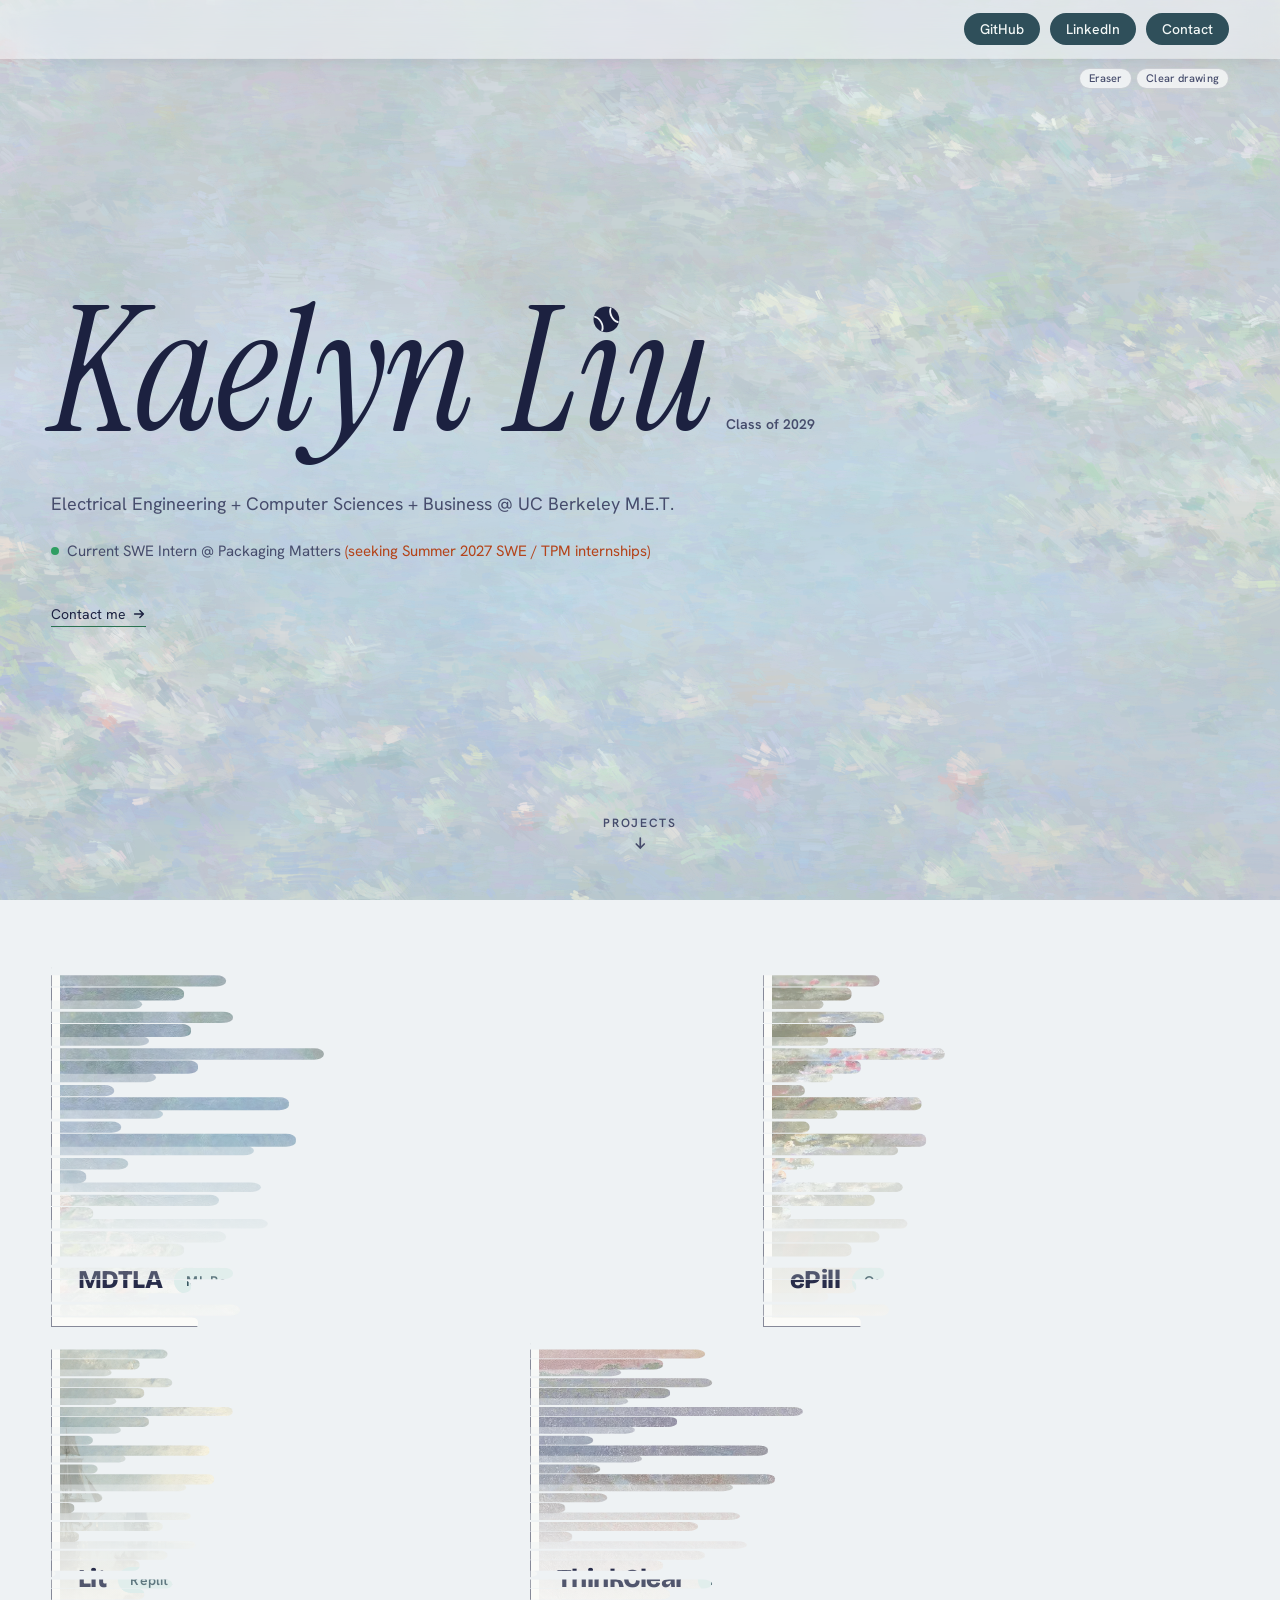
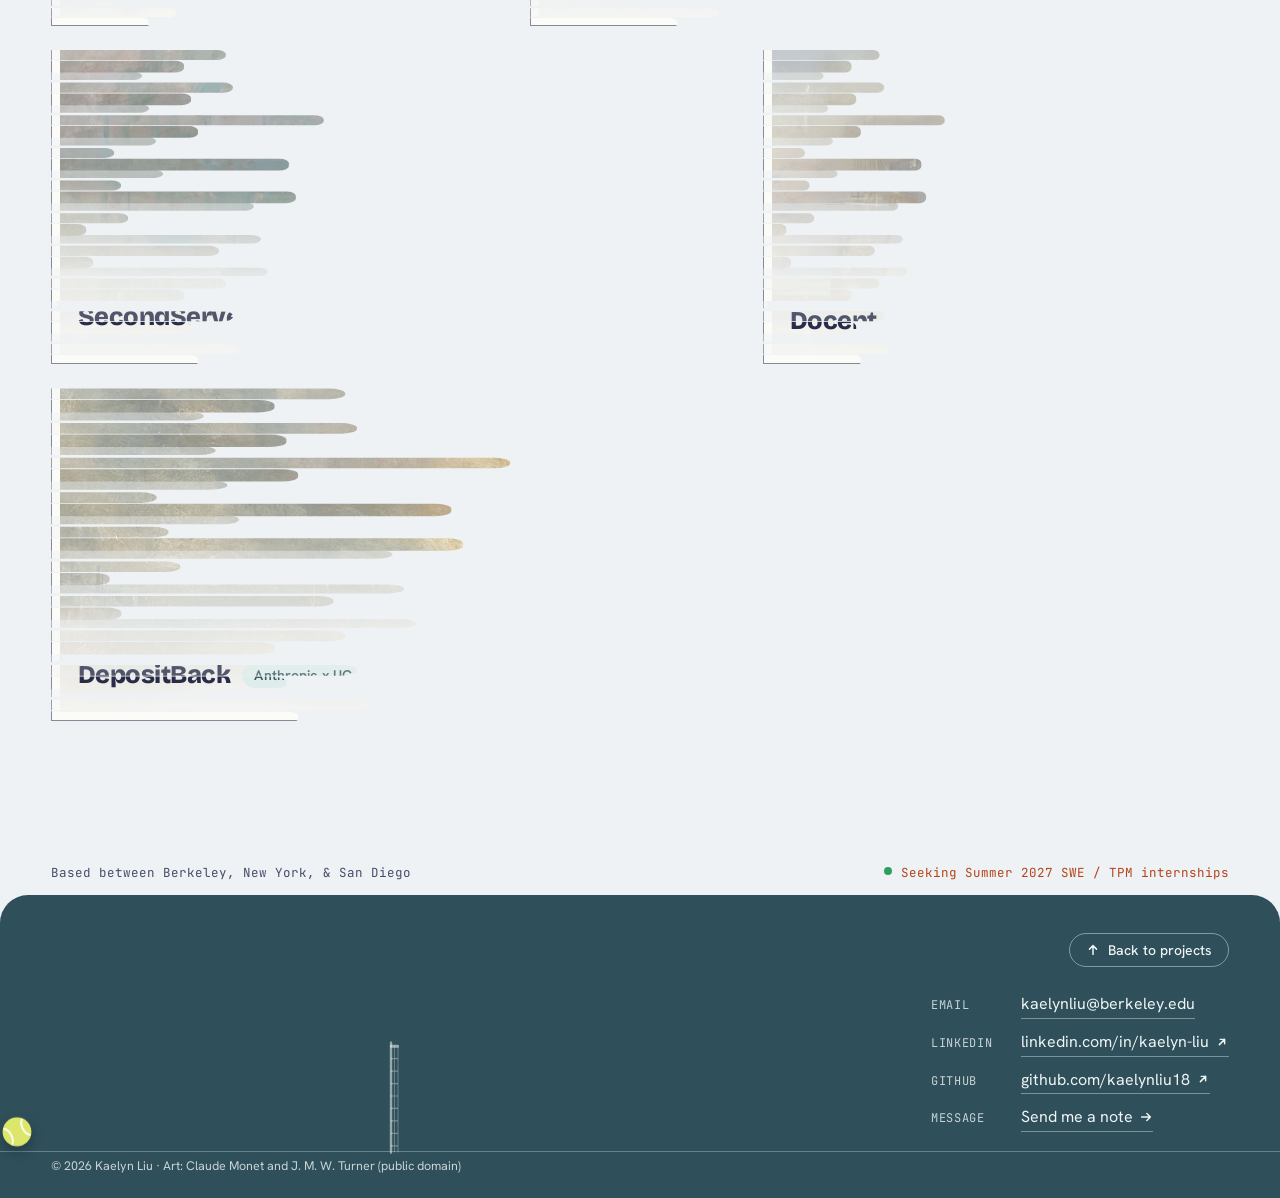
==== commit fa22e2e3: "Badges: ML Researcher, Edge ML Engineer, Software Engineer, Anthropic x UC Berkeley" ====
--- a/index.html
+++ b/index.html
@@ -8,7 +8,7 @@
 <link rel="preconnect" href="https://fonts.googleapis.com">
 <link rel="preconnect" href="https://fonts.gstatic.com" crossorigin>
 <link href="https://fonts.googleapis.com/css2?family=Bricolage+Grotesque:opsz,wght@12..96,500;12..96,700;12..96,800&family=Hanken+Grotesk:wght@400;500;600&family=JetBrains+Mono:wght@400;500&family=Instrument+Serif:ital@1&display=swap" rel="stylesheet">
-<link rel="stylesheet" href="styles.css?v=212">
+<link rel="stylesheet" href="styles.css?v=213">
 <link rel="icon" href="data:image/svg+xml,%3Csvg xmlns='http://www.w3.org/2000/svg' viewBox='0 0 32 32'%3E%3Crect width='32' height='32' rx='6' fill='%23cfdcef'/%3E%3Cpath d='M9 8v16M9 16l9-8M12 14l7 10' stroke='%231c2140' stroke-width='3' fill='none' stroke-linecap='round'/%3E%3C/svg%3E">
 </head>
 <body>
@@ -42,7 +42,7 @@
       <h2 id="h-projects" class="sr-only">Projects</h2>
       <ul class="tiles">
         <li><button class="tile" type="button" data-i="0" aria-controls="d-mdtla">
-          <span class="frame"><img class="tile-art" src="assets/mdtla-cover.webp" width="1400" height="1120" alt="" loading="eager"><span class="cover-text"><span class="tile-title"><span class="tile-name">MDTLA</span><span class="badge">Researcher @ UAB AI.MED Lab</span></span><span class="tile-line">Multi-scale digital twin for predicting fatty liver disease progression</span><span class="tile-foot"><span class="tile-metric">98.3% classification accuracy</span></span></span></span>
+          <span class="frame"><img class="tile-art" src="assets/mdtla-cover.webp" width="1400" height="1120" alt="" loading="eager"><span class="cover-text"><span class="tile-title"><span class="tile-name">MDTLA</span><span class="badge">ML Researcher @ UAB AI.MED Lab</span></span><span class="tile-line">Multi-scale digital twin for predicting fatty liver disease progression</span><span class="tile-foot"><span class="tile-metric">98.3% classification accuracy</span></span></span></span>
         </button></li>
         <li><button class="tile" type="button" data-i="1" aria-controls="d-epill">
           <span class="frame"><img class="tile-art" src="assets/epill-cover.webp" width="1429" height="1143" alt="" loading="eager"><span class="cover-text"><span class="tile-title"><span class="tile-name">ePill</span><span class="badge">Congressional App Challenge Winner</span></span><span class="tile-line">Synthetic data generation for a computer-vision-based pill tracking app</span><span class="tile-foot"><span class="tile-metric">+3.7% over YOLOv10 baseline</span></span></span></span>
@@ -51,16 +51,16 @@
           <span class="frame"><img class="tile-art" src="assets/lit-cover.webp" width="1400" height="1120" alt="" loading="eager"><span class="cover-text"><span class="tile-title"><span class="tile-name">Lit</span><span class="badge">Replit x Uber x ElevenLabs Hackathon Winner</span></span><span class="tile-line">Your on-call engineer</span><span class="tile-foot"><span class="tile-metric">Cut storefront setup time by 73%</span></span></span></span>
         </button></li>
         <li><button class="tile" type="button" data-i="3" aria-controls="d-thinkclear">
-          <span class="frame"><img class="tile-art" src="assets/thinkclear-cover.webp" width="1181" height="945" alt="" loading="eager"><span class="cover-text"><span class="tile-title"><span class="tile-name">ThinkClear</span><span class="badge">Fellow @ UPenn M&amp;TSI</span></span><span class="tile-line">Bone-conduction smart glasses with real-time edge facial recognition</span><span class="tile-foot"><span class="tile-metric">400k+ API requests supported</span></span></span></span>
+          <span class="frame"><img class="tile-art" src="assets/thinkclear-cover.webp" width="1181" height="945" alt="" loading="eager"><span class="cover-text"><span class="tile-title"><span class="tile-name">ThinkClear</span><span class="badge">Edge ML Engineer @ UPenn M&amp;TSI</span></span><span class="tile-line">Bone-conduction smart glasses with real-time edge facial recognition</span><span class="tile-foot"><span class="tile-metric">400k+ API requests supported</span></span></span></span>
         </button></li>
         <li><button class="tile" type="button" data-i="4" aria-controls="d-secondserve">
-          <span class="frame"><img class="tile-art" src="assets/secondserve-cover.webp" width="1550" height="1240" alt="" loading="eager"><span class="cover-text"><span class="tile-title"><span class="tile-name">SecondServe</span><span class="badge">Solo developer</span></span><span class="tile-line">Physics-based digital twin for tennis serve optimization</span><span class="tile-foot"><span class="tile-metric wip">Still optimizing</span></span></span></span>
+          <span class="frame"><img class="tile-art" src="assets/secondserve-cover.webp" width="1550" height="1240" alt="" loading="eager"><span class="cover-text"><span class="tile-title"><span class="tile-name">SecondServe</span><span class="badge">Software Engineer</span></span><span class="tile-line">Physics-based digital twin for tennis serve optimization</span><span class="tile-foot"><span class="tile-metric wip">Still optimizing</span></span></span></span>
         </button></li>
         <li><button class="tile" type="button" data-i="5" aria-controls="d-docent">
-          <span class="frame"><img class="tile-art" src="assets/docent-cover.webp?v=2" width="1400" height="1120" alt="" loading="eager"><span class="cover-text"><span class="tile-title"><span class="tile-name">Docent</span><span class="badge">Solo developer</span></span><span class="tile-line">Description coming soon</span></span></span>
+          <span class="frame"><img class="tile-art" src="assets/docent-cover.webp?v=2" width="1400" height="1120" alt="" loading="eager"><span class="cover-text"><span class="tile-title"><span class="tile-name">Docent</span><span class="badge">Software Engineer</span></span><span class="tile-line">Description coming soon</span></span></span>
         </button></li>
         <li><button class="tile" type="button" data-i="6" aria-controls="d-depositback">
-          <span class="frame"><img class="tile-art" src="assets/depositback-cover.webp?v=2" width="1400" height="1120" alt="" loading="eager"><span class="cover-text"><span class="tile-title"><span class="tile-name">DepositBack</span><span class="badge">Anthropic x SCET Hackathon Winner</span></span><span class="tile-line">Multi-agent LLM system to help renters get their security deposits back</span><span class="tile-foot"><span class="tile-metric">15s end-to-end analysis</span></span></span></span>
+          <span class="frame"><img class="tile-art" src="assets/depositback-cover.webp?v=2" width="1400" height="1120" alt="" loading="eager"><span class="cover-text"><span class="tile-title"><span class="tile-name">DepositBack</span><span class="badge">Anthropic x UC Berkeley Hackathon Winner</span></span><span class="tile-line">Multi-agent LLM system to help renters get their security deposits back</span><span class="tile-foot"><span class="tile-metric">15s end-to-end analysis</span></span></span></span>
         </button></li>
       </ul>
     </section>
@@ -74,7 +74,7 @@
 
 </div><div class="view" role="tabpanel" id="md-pred" aria-labelledby="md-pred-tab" hidden><svg class="md-pred" viewBox="0 0 1596 1056" role="img" aria-label="A 3 by 3 grid of simulated liver tissue at t0, t5 and t10. Control: the tissue stays healthy. Develops MASLD with no treatment: fat droplets spread through the hepatocytes and the vessel network breaks down by t10. Develops MASLD with treatment: fat appears at t5 but has mostly cleared by t10." font-family="inherit"><image href="assets/mdtla-grid.webp" x="250" y="74" width="1338" height="976"/><text x="462" y="48" text-anchor="middle" font-size="46" font-weight="600" fill="#464c6c">t<tspan font-size="30" dy="10">0</tspan></text><text x="917.5" y="48" text-anchor="middle" font-size="46" font-weight="600" fill="#464c6c">t<tspan font-size="30" dy="10">5</tspan></text><text x="1375" y="48" text-anchor="middle" font-size="46" font-weight="600" fill="#464c6c">t<tspan font-size="30" dy="10">10</tspan></text><text transform="translate(216 226) rotate(-90)" text-anchor="middle" font-size="40" font-weight="600" fill="#464c6c">Control</text><text transform="translate(216 562) rotate(-90)" text-anchor="middle" font-size="40" font-weight="600" fill="#464c6c">No treatment</text><text transform="translate(216 898) rotate(-90)" text-anchor="middle" font-size="40" font-weight="600" fill="#464c6c">Treatment</text><path d="M168 442 H150 V1018 H168" fill="none" stroke="#464c6c" stroke-width="2.5" opacity=".7"/><text transform="translate(108 730) rotate(-90)" text-anchor="middle" font-size="40" font-weight="600" fill="#464c6c">Develops MASLD</text></svg><figcaption>Sample predictions from the twin over time: a control patient, and a patient who develops MASLD, with and without an intervention. Yellow dots are steatotic (fatty) liver cells.</figcaption></div></figure>
         <div class="detail-body">
-          <div class="title-row"><h3 id="t-mdtla" tabindex="-1">MDTLA</h3><span class="badge">Researcher @ UAB AI.MED Lab</span></div>
+          <div class="title-row"><h3 id="t-mdtla" tabindex="-1">MDTLA</h3><span class="badge">ML Researcher @ UAB AI.MED Lab</span></div>
           <p class="context">Multi-Scale Digital Twin for Liver Aging</p>
           <ul class="results"><li><span class="num">98.3%</span> MASLD classification accuracy, n = 9,200</li><li><span class="num">26.9%</span> lower onset-time RMSE than XGBoost</li></ul>
           <p class="blurb">Fatty liver disease affects 25–40% of Western adults and often goes unnoticed until it's too late. My framework turns a patient's multi-omics and EHR data into a digital twin of their liver. The twin combines mechanistic ODEs, stochastic cell-state transitions and agent-based simulation to predict whether the disease will develop, and when, to within 0.95 years (RMSE).</p>
@@ -106,7 +106,7 @@
       <article class="detail" id="d-thinkclear" data-i="3" data-cover="assets/thinkclear-cover.webp" aria-labelledby="t-thinkclear">
         <figure class="detail-fig has-views"><div class="views" role="tablist" aria-label="ThinkClear figures"><button type="button" role="tab" aria-selected="true" aria-controls="tc-cad" id="tc-cad-tab">Glasses design</button><button type="button" role="tab" aria-selected="false" aria-controls="tc-flow" id="tc-flow-tab" tabindex="-1">System design</button></div><div class="view" role="tabpanel" id="tc-cad" aria-labelledby="tc-cad-tab"><video class="fig-video" src="assets/thinkclear-explode.mp4" poster="assets/thinkclear-explode-poster.webp" width="1280" height="878" autoplay muted loop playsinline preload="metadata" aria-label="CAD animation of the ThinkClear glasses: the assembled frame separates into its parts, showing the camera board in the front frame and bone-conduction speakers in both temples, then returns to a front view."></video><figcaption>CAD model.</figcaption></div><div class="view" role="tabpanel" id="tc-flow" aria-labelledby="tc-flow-tab" hidden><svg class="flow" viewBox="0 0 1600 820" role="img" aria-labelledby="flow-title" font-family="inherit"><title id="flow-title">ThinkClear system flow: the glasses recognize faces from camera frames and speak matches through bone-conduction headphones; profiles sync from the Next.js server into a local database; caregivers upload familiar faces in the app, which also powers a memory game with accuracy stats.</title><defs><marker id="fa" viewBox="0 0 10 10" refX="9" refY="5" markerWidth="8" markerHeight="8" orient="auto"><path d="M0 1 9 5 0 9z" fill="#464c6c"/></marker></defs><text x="20" y="22" font-size="19" font-weight="600" letter-spacing="2" fill="#464c6c" opacity=".75">ON THE GLASSES</text><text x="250" y="332" font-size="19" font-weight="600" letter-spacing="2" fill="#464c6c" opacity=".75">PROFILE SYNC</text><text x="20" y="534" font-size="19" font-weight="600" letter-spacing="2" fill="#464c6c" opacity=".75">CAREGIVER APP</text><g class="flow-edges" fill="none" stroke="#464c6c" stroke-width="2" marker-end="url(#fa)"><path d="M190 250 H220 V136 H246"/><path d="M190 250 H220 V426 H246"/><path d="M450 136 H506"/><path d="M760 136 H816"/><path d="M1050 136 H1106"/><path d="M1260 136 H1316"/><path d="M480 426 H546"/><path d="M830 426 H896"/><path d="M190 712 H246"/><path d="M460 712 H516"/><path d="M720 712 H755 V618 H786"/><path d="M720 712 H755 V758 H786"/><path d="M1020 758 H1086"/><path d="M1280 758 H1336"/><path d="M905 560 V530 H690 V504"/></g><rect x="20" y="186" width="170" height="128" rx="14" fill="#e2f1e8" stroke="#9ccbb0" stroke-width="2"/><text text-anchor="middle" font-size="26" fill="#1c2140"><tspan x="105" y="227.1">Launch</tspan><tspan x="105" y="259.1">Raspberry</tspan><tspan x="105" y="291.1">Pi</tspan></text><rect x="250" y="70" width="200" height="132" rx="14" fill="#f3f5fa" stroke="#c7cde0" stroke-width="2"/><text text-anchor="middle" font-size="26" fill="#1c2140"><tspan x="350" y="129.1">For every</tspan><tspan x="350" y="161.1">camera frame</tspan></text><rect x="510" y="62" width="250" height="148" rx="14" fill="#f3f5fa" stroke="#c7cde0" stroke-width="2"/><text text-anchor="middle" font-size="26" fill="#1c2140"><tspan x="635" y="113.1">Pretrained</tspan><tspan x="635" y="145.1">model generates</tspan><tspan x="635" y="177.1">face embedding</tspan></text><rect x="820" y="62" width="230" height="148" rx="14" fill="#f3f5fa" stroke="#c7cde0" stroke-width="2"/><text text-anchor="middle" font-size="26" fill="#1c2140"><tspan x="935" y="113.1">Query local</tspan><tspan x="935" y="145.1">DB for similar</tspan><tspan x="935" y="177.1">embedding</tspan></text><rect x="1110" y="106" width="150" height="60" rx="14" fill="#f3f5fa" stroke="#c7cde0" stroke-width="2"/><text text-anchor="middle" font-size="26" fill="#1c2140"><tspan x="1185" y="145.1">If match</tspan></text><rect x="1320" y="54" width="260" height="164" rx="14" fill="#fbeee6" stroke="#e6b79d" stroke-width="2"/><text text-anchor="middle" font-size="26" fill="#1c2140"><tspan x="1450" y="113.1">Name output</tspan><tspan x="1450" y="145.1">via bone</tspan><tspan x="1450" y="177.1">conduction</tspan></text><rect x="250" y="360" width="230" height="132" rx="14" fill="#f3f5fa" stroke="#c7cde0" stroke-width="2"/><text text-anchor="middle" font-size="26" fill="#1c2140"><tspan x="365" y="403.1">If Next.js</tspan><tspan x="365" y="435.1">server detects</tspan><tspan x="365" y="467.1">a change</tspan></text><rect x="550" y="352" width="280" height="148" rx="14" fill="#f3f5fa" stroke="#c7cde0" stroke-width="2"/><text text-anchor="middle" font-size="26" fill="#1c2140"><tspan x="690" y="403.1">Request profiles,</tspan><tspan x="690" y="435.1">generate embeddings</tspan><tspan x="690" y="467.1">for each person</tspan></text><rect x="900" y="370" width="210" height="112" rx="14" fill="#f3f5fa" stroke="#c7cde0" stroke-width="2"/><text text-anchor="middle" font-size="26" fill="#1c2140"><tspan x="1005" y="419.1">Store in</tspan><tspan x="1005" y="451.1">local DB</tspan></text><rect x="20" y="646" width="170" height="132" rx="14" fill="#e2f1e8" stroke="#9ccbb0" stroke-width="2"/><text text-anchor="middle" font-size="26" fill="#1c2140"><tspan x="105" y="689.1">Launch</tspan><tspan x="105" y="721.1">ThinkClear</tspan><tspan x="105" y="753.1">app</tspan></text><rect x="250" y="638" width="210" height="148" rx="14" fill="#f3f5fa" stroke="#c7cde0" stroke-width="2"/><text text-anchor="middle" font-size="26" fill="#1c2140"><tspan x="355" y="689.1">Caregiver</tspan><tspan x="355" y="721.1">uploads photo</tspan><tspan x="355" y="753.1">and key info</tspan></text><rect x="520" y="646" width="200" height="132" rx="14" fill="#f3f5fa" stroke="#c7cde0" stroke-width="2"/><text text-anchor="middle" font-size="26" fill="#1c2140"><tspan x="620" y="689.1">Familiar face</tspan><tspan x="620" y="721.1">profile</tspan><tspan x="620" y="753.1">created</tspan></text><rect x="790" y="560" width="230" height="116" rx="14" fill="#f3f5fa" stroke="#c7cde0" stroke-width="2"/><text text-anchor="middle" font-size="26" fill="#1c2140"><tspan x="905" y="595.1">Profiles stored</tspan><tspan x="905" y="627.1">on Next.js</tspan><tspan x="905" y="659.1">server</tspan></text><rect x="790" y="700" width="230" height="116" rx="14" fill="#f3f5fa" stroke="#c7cde0" stroke-width="2"/><text text-anchor="middle" font-size="26" fill="#1c2140"><tspan x="905" y="735.1">Profiles shown</tspan><tspan x="905" y="767.1">in a memory</tspan><tspan x="905" y="799.1">game</tspan></text><rect x="1090" y="714" width="190" height="88" rx="14" fill="#f3f5fa" stroke="#c7cde0" stroke-width="2"/><text text-anchor="middle" font-size="26" fill="#1c2140"><tspan x="1185" y="751.1">User plays</tspan><tspan x="1185" y="783.1">the game</tspan></text><rect x="1340" y="702" width="240" height="112" rx="14" fill="#fbeee6" stroke="#e6b79d" stroke-width="2"/><text text-anchor="middle" font-size="26" fill="#1c2140"><tspan x="1460" y="751.1">Accuracy stats</tspan><tspan x="1460" y="783.1">displayed</tspan></text></svg></div></figure>
         <div class="detail-body">
-          <div class="title-row"><h3 id="t-thinkclear" tabindex="-1">ThinkClear</h3><span class="badge">Fellow @ UPenn M&amp;TSI</span></div>
+          <div class="title-row"><h3 id="t-thinkclear" tabindex="-1">ThinkClear</h3><span class="badge">Edge ML Engineer @ UPenn M&amp;TSI</span></div>
           <p class="context">Assistive smart glasses</p>
           <ul class="results"><li><span class="num">530 ms</span> on-device face recognition</li><li><span class="num">400k+</span> API requests supported</li></ul>
           <p class="blurb">Smart glasses that help people recognize their loved ones. A Raspberry Pi compares ResNet face embeddings by cosine similarity, then relays the person's name through bone conduction. A companion Next.js mobile game on Vercel helps users practice recalling faces over time.</p>
@@ -117,7 +117,7 @@
       <article class="detail" id="d-secondserve" data-i="4" data-cover="assets/secondserve-cover.webp" aria-labelledby="t-secondserve">
         <figure class="detail-fig dev-fig"><p class="dev-note"><b>In development</b>A new diagram for this project is on the way.</p></figure>
         <div class="detail-body">
-          <div class="title-row"><h3 id="t-secondserve" tabindex="-1">SecondServe</h3><span class="badge">Solo developer</span></div>
+          <div class="title-row"><h3 id="t-secondserve" tabindex="-1">SecondServe</h3><span class="badge">Software Engineer</span></div>
           <p class="context">Tennis player digital twin</p>
           <ul class="results"><li><span class="num">4.3×</span> faster optimization (9 cores)</li></ul>
           <p class="blurb">A physics-based digital twin of a tennis player. A 3D athlete modeled in MuJoCo searches for motion parameters with CMA-ES, an evolutionary optimizer, within the body's physical constraints. Parallelizing fitness evaluation across nine CPU cores makes each optimization 4.3× faster.</p>
@@ -128,14 +128,14 @@
       <article class="detail" id="d-docent" data-i="5" data-cover="assets/docent-cover.webp?v=2" aria-labelledby="t-docent">
         <figure class="detail-fig dev-fig"><p class="dev-note"><b>Coming soon</b></p></figure>
         <div class="detail-body">
-          <div class="title-row"><h3 id="t-docent" tabindex="-1">Docent</h3><span class="badge">Solo developer</span></div>
+          <div class="title-row"><h3 id="t-docent" tabindex="-1">Docent</h3><span class="badge">Software Engineer</span></div>
           <p class="context">Description coming soon</p>
         </div>
       </article>
       <article class="detail" id="d-depositback" data-i="6" data-cover="assets/depositback-cover.webp?v=2" aria-labelledby="t-depositback">
         <figure class="detail-fig has-views"><div class="views" role="tablist" aria-label="DepositBack figures"><button type="button" role="tab" aria-selected="true" aria-controls="db-app" id="db-app-tab">App design</button><button type="button" role="tab" aria-selected="false" aria-controls="db-flow" id="db-flow-tab" tabindex="-1">System design</button></div><div class="view" role="tabpanel" id="db-app" aria-labelledby="db-app-tab"><div class="spin spin-web"><div class="spin-stage" tabindex="0" role="group" aria-roledescription="carousel" aria-label="App screens in the order a tenant uses them; drag, swipe or use the arrow keys to turn"><ol class="spin-track"><li class="spin-phone" data-title="Upload" data-note="Drop in the landlord&#8217;s itemized statement: a photo, screenshot or PDF"><span class="device web"><img src="assets/depositback-upload.webp" width="1600" height="1330" loading="lazy" draggable="false" alt="The DepositBack start screen: a headline reading Get your security deposit back, a sample agent exchange (Found 5 charges. Two look illegal. Repainting between tenants is routine upkeep. Not allowed.), three steps (Upload, Watch, Send) and a Start your case form with a drop zone for the landlord&#8217;s statement."></span></li><li class="spin-phone" data-title="Agents argue" data-note="Advocates for each side argue the biggest charges, a Judge rules, and the claim total updates live"><span class="device web"><img src="assets/depositback-agents.webp?v=2" width="1600" height="1334" loading="lazy" draggable="false" alt="The case screen during step 2 of 4, Argue: a live feed of agent messages from the Tenant&#8217;s Advocate, Inspector and Landlord&#8217;s Advocate; a summary of 5 charges and $2,115 withheld; a You can claim $780 (up to $2,030) card; and an In court section where both advocates argue the carpet replacement charge."></span></li><li class="spin-phone" data-title="Send the letter" data-note="A ready-to-send demand letter citing Civil Code §1950.5, plus a Gmail draft"><span class="device web"><img src="assets/depositback-letter.webp" width="1600" height="1272" loading="lazy" draggable="false" alt="The results: a Broken window blinds charge marked Allowed with its legal reason and citation, then Claude finished the job with an editable demand letter to the landlord citing California Civil Code 1950.5, and buttons to email the landlord or copy the letter."></span></li></ol></div><div class="spin-dots" aria-hidden="true"><i></i><i></i><i></i></div><p class="spin-cap" aria-live="polite"><b>1. Upload</b>Drop in the landlord&#8217;s itemized statement: a photo, screenshot or PDF</p></div></div><div class="view" role="tabpanel" id="db-flow" aria-labelledby="db-flow-tab" hidden><svg class="flow" viewBox="0 0 1600 780" role="img" aria-labelledby="db-flow-title" font-family="inherit"><title id="db-flow-title">DepositBack system flow: the tenant uploads the landlord&#8217;s statement; the Clerk agent reads every charge and gives a first verdict, then routes charges three ways. Charges that need photos go to the Inspector agent, which compares the tenant&#8217;s move-in and move-out photos. The top two contested charges by dollar amount go to court, where a Landlord&#8217;s Advocate and a Tenant&#8217;s Advocate argue and a Judge agent rules. All other charges keep the Clerk&#8217;s verdict. Plain TypeScript then merges the verdicts and computes the refund and the 21-day deadline check, producing a demand letter, a Gmail draft and a calendar reminder.</title><defs><marker id="dba" viewBox="0 0 10 10" refX="9" refY="5" markerWidth="8" markerHeight="8" orient="auto"><path d="M0 1 9 5 0 9z" fill="#464c6c"/></marker></defs><text x="580" y="66" font-size="19" font-weight="600" letter-spacing="2" fill="#464c6c" opacity=".75">CHARGES THAT NEED PHOTOS</text><text x="580" y="298" font-size="19" font-weight="600" letter-spacing="2" fill="#464c6c" opacity=".75">TOP 2 CONTESTED CHARGES BY $</text><text x="580" y="616" font-size="19" font-weight="600" letter-spacing="2" fill="#464c6c" opacity=".75">ALL OTHER CHARGES</text><rect x="1170" y="76" width="28" height="28" rx="7" fill="#ebe8fb" stroke="#b3aae4" stroke-width="2"/><text x="1212" y="99" font-size="22" fill="#1c2140">Claude agent</text><rect x="1170" y="118" width="28" height="28" rx="7" fill="#e2f1e8" stroke="#9ccbb0" stroke-width="2"/><text x="1212" y="141" font-size="22" fill="#1c2140">You</text><rect x="1170" y="160" width="28" height="28" rx="7" fill="#f3f5fa" stroke="#c7cde0" stroke-width="2"/><text x="1212" y="183" font-size="22" fill="#1c2140">Plain TypeScript, no LLM</text><rect x="1170" y="202" width="28" height="28" rx="7" fill="#fbeee6" stroke="#e6b79d" stroke-width="2"/><text x="1212" y="225" font-size="22" fill="#1c2140">What you get</text><g fill="none" stroke="#464c6c" stroke-width="2"><path d="M210 420 H256" marker-end="url(#dba)"/><path d="M510 420 H545 V150 H576" marker-end="url(#dba)"/><path d="M510 420 H545 V690 H576" marker-end="url(#dba)"/><path d="M545 420 H560 V364 H576" marker-end="url(#dba)"/><path d="M545 420 H560 V476 H576" marker-end="url(#dba)"/><path d="M820 150 H876" marker-end="url(#dba)"/><path d="M820 364 H850 V420 H876" marker-end="url(#dba)"/><path d="M820 476 H850 V420"/><path d="M1110 150 H1140 V330 H1166" marker-end="url(#dba)"/><path d="M1110 420 H1140 V360 H1166" marker-end="url(#dba)"/><path d="M1110 690 H1150 V390 H1166" marker-end="url(#dba)"/><path d="M1275 420 V496" marker-end="url(#dba)"/><path d="M1380 592 H1405 V480 H1426" marker-end="url(#dba)"/><path d="M1405 592 H1426" marker-end="url(#dba)"/><path d="M1405 592 V704 H1426" marker-end="url(#dba)"/></g><rect x="20" y="340" width="190" height="160" rx="14" fill="#e2f1e8" stroke="#9ccbb0" stroke-width="2"/><text text-anchor="middle" font-size="26" fill="#1c2140"><tspan x="115" y="397.1">Upload</tspan><tspan x="115" y="429.1">statement</tspan><tspan x="115" y="461.1">+ details</tspan></text><rect x="260" y="328" width="250" height="184" rx="14" fill="#ebe8fb" stroke="#b3aae4" stroke-width="2"/><text text-anchor="middle" font-size="26" fill="#1c2140"><tspan x="385" y="381.1">Clerk reads</tspan><tspan x="385" y="413.1">every charge,</tspan><tspan x="385" y="445.1">gives a first</tspan><tspan x="385" y="477.1">verdict</tspan></text><rect x="580" y="84" width="240" height="132" rx="14" fill="#e2f1e8" stroke="#9ccbb0" stroke-width="2"/><text text-anchor="middle" font-size="26" fill="#1c2140"><tspan x="700" y="127.1">You add</tspan><tspan x="700" y="159.1">move-in and</tspan><tspan x="700" y="191.1">move-out photos</tspan></text><rect x="880" y="84" width="230" height="132" rx="14" fill="#ebe8fb" stroke="#b3aae4" stroke-width="2"/><text text-anchor="middle" font-size="26" fill="#1c2140"><tspan x="995" y="127.1">Inspector</tspan><tspan x="995" y="159.1">compares</tspan><tspan x="995" y="191.1">the photos</tspan></text><rect x="580" y="316" width="240" height="96" rx="14" fill="#ebe8fb" stroke="#b3aae4" stroke-width="2"/><text text-anchor="middle" font-size="26" fill="#1c2140"><tspan x="700" y="357.1">Landlord&#8217;s</tspan><tspan x="700" y="389.1">Advocate</tspan></text><rect x="580" y="428" width="240" height="96" rx="14" fill="#ebe8fb" stroke="#b3aae4" stroke-width="2"/><text text-anchor="middle" font-size="26" fill="#1c2140"><tspan x="700" y="469.1">Tenant&#8217;s</tspan><tspan x="700" y="501.1">Advocate</tspan></text><rect x="880" y="372" width="230" height="96" rx="14" fill="#ebe8fb" stroke="#b3aae4" stroke-width="2"/><text text-anchor="middle" font-size="26" fill="#1c2140"><tspan x="995" y="413.1">Judge</tspan><tspan x="995" y="445.1">rules</tspan></text><rect x="580" y="634" width="530" height="112" rx="14" fill="#f3f5fa" stroke="#c7cde0" stroke-width="2"/><text text-anchor="middle" font-size="26" fill="#1c2140"><tspan x="845" y="683.1">Everything else:</tspan><tspan x="845" y="715.1">the Clerk&#8217;s verdict stands</tspan></text><rect x="1170" y="300" width="210" height="120" rx="14" fill="#f3f5fa" stroke="#c7cde0" stroke-width="2"/><text text-anchor="middle" font-size="26" fill="#1c2140"><tspan x="1275" y="353.1">Merge</tspan><tspan x="1275" y="385.1">verdicts</tspan></text><rect x="1170" y="500" width="210" height="184" rx="14" fill="#f3f5fa" stroke="#c7cde0" stroke-width="2"/><text text-anchor="middle" font-size="26" fill="#1c2140"><tspan x="1275" y="553.1">Compute</tspan><tspan x="1275" y="585.1">refund and</tspan><tspan x="1275" y="617.1">21-day</tspan><tspan x="1275" y="649.1">deadline</tspan></text><rect x="1430" y="440" width="150" height="80" rx="14" fill="#fbeee6" stroke="#e6b79d" stroke-width="2"/><text text-anchor="middle" font-size="26" fill="#1c2140"><tspan x="1505" y="473.1">Demand</tspan><tspan x="1505" y="505.1">letter</tspan></text><rect x="1430" y="552" width="150" height="80" rx="14" fill="#fbeee6" stroke="#e6b79d" stroke-width="2"/><text text-anchor="middle" font-size="26" fill="#1c2140"><tspan x="1505" y="585.1">Gmail</tspan><tspan x="1505" y="617.1">draft</tspan></text><rect x="1430" y="664" width="150" height="80" rx="14" fill="#fbeee6" stroke="#e6b79d" stroke-width="2"/><text text-anchor="middle" font-size="26" fill="#1c2140"><tspan x="1505" y="697.1">Calendar</tspan><tspan x="1505" y="729.1">reminder</tspan></text></svg><figcaption>Multi-agent LLM system decides; plain TypeScript does every dollar and date.</figcaption></div></figure>
         <div class="detail-body">
-          <div class="title-row"><h3 id="t-depositback" tabindex="-1">DepositBack</h3><span class="badge">Anthropic x SCET Hackathon Winner</span></div>
+          <div class="title-row"><h3 id="t-depositback" tabindex="-1">DepositBack</h3><span class="badge">Anthropic x UC Berkeley Hackathon Winner</span></div>
           <p class="context">Helping renters get their security deposits back</p>
           <ul class="results"><li><span class="num">15s</span> end-to-end analysis</li><li><span class="num">5</span> specialized agents</li></ul>
           <p class="blurb">Only 42% of US renters get their security deposit back in full. DepositBack reads a landlord&rsquo;s itemized statement and the move-in and move-out photos, checks every charge against California Civil Code §1950.5, and flags the deductions a tenant can push back on, in about 15 seconds. Five specialized Claude agents split the work, debating each charge&rsquo;s legal scope and comparing photos for real damage versus normal wear. Every dollar and date (the refund owed, the 21-day statutory deadline) comes from a deterministic TypeScript layer instead of the model, so the numbers a tenant takes to their landlord can&rsquo;t be hallucinated. 52 unit-test assertions cover that layer.</p>
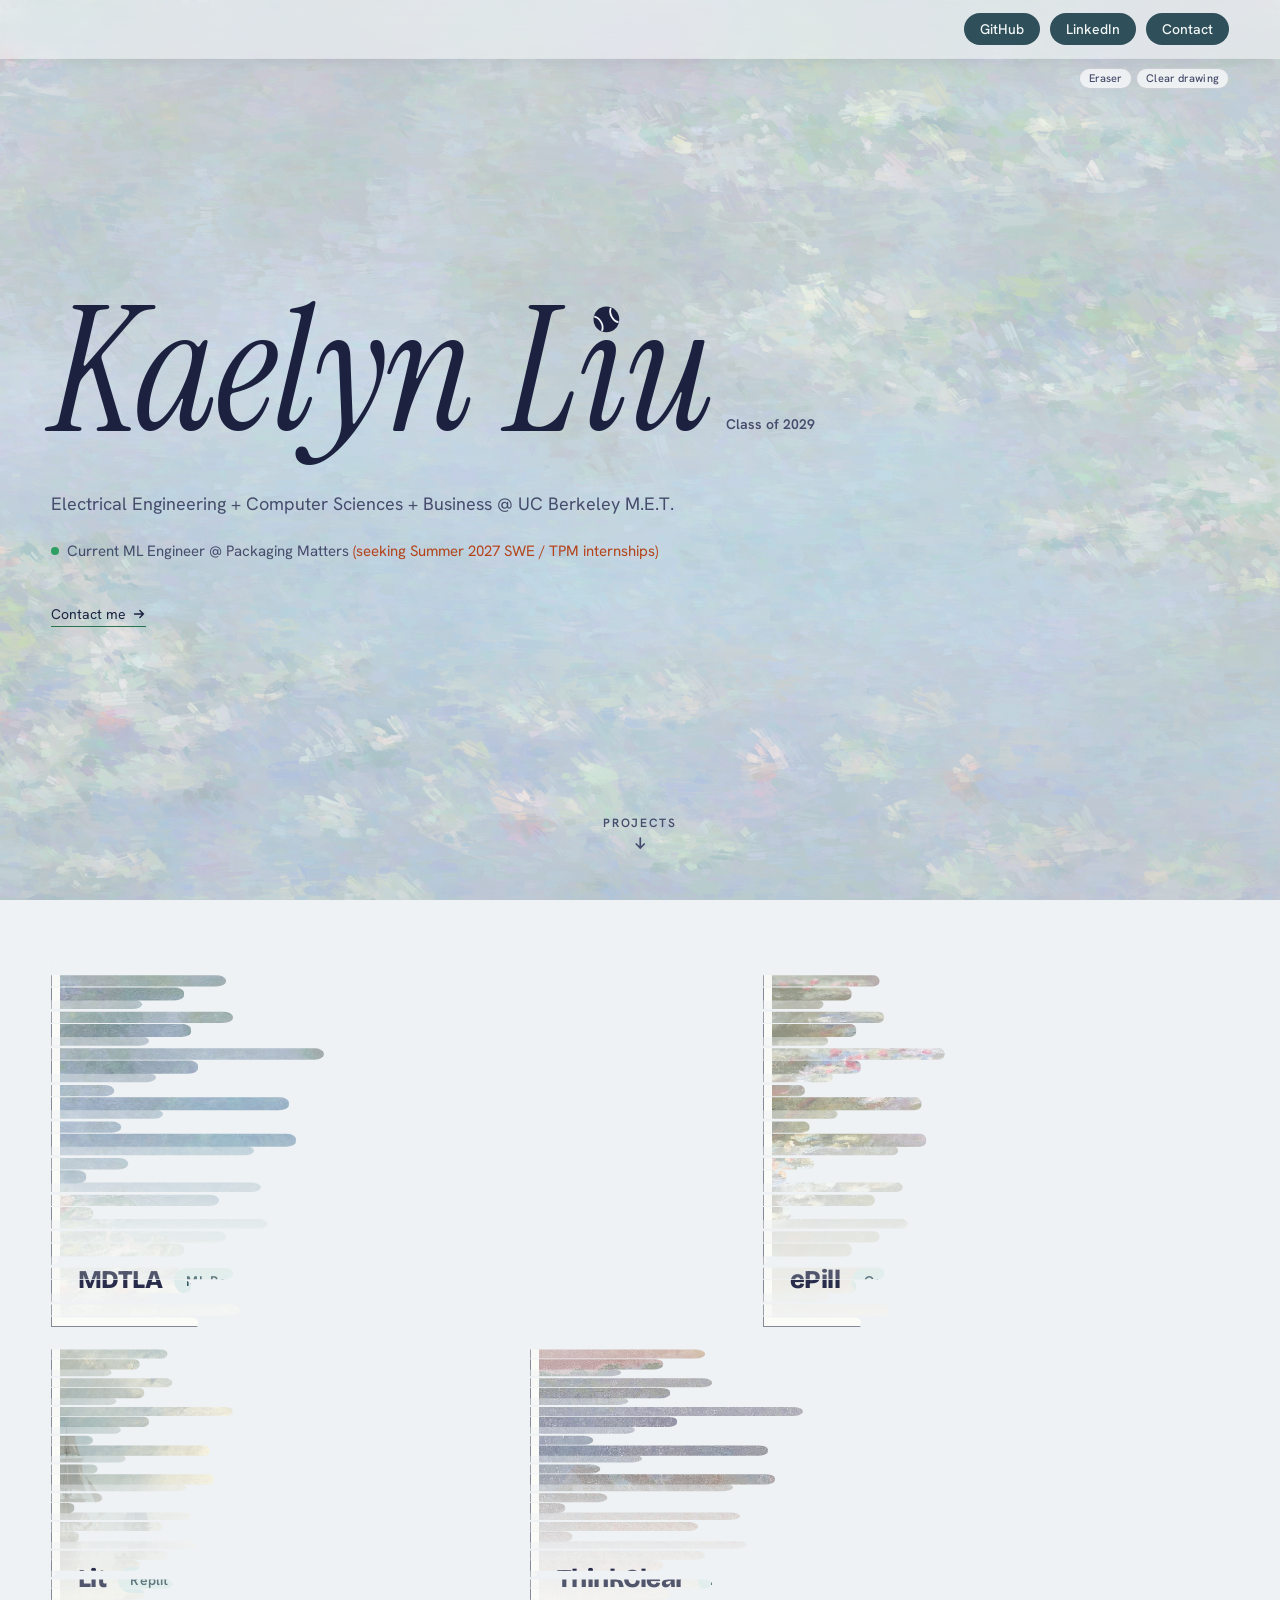
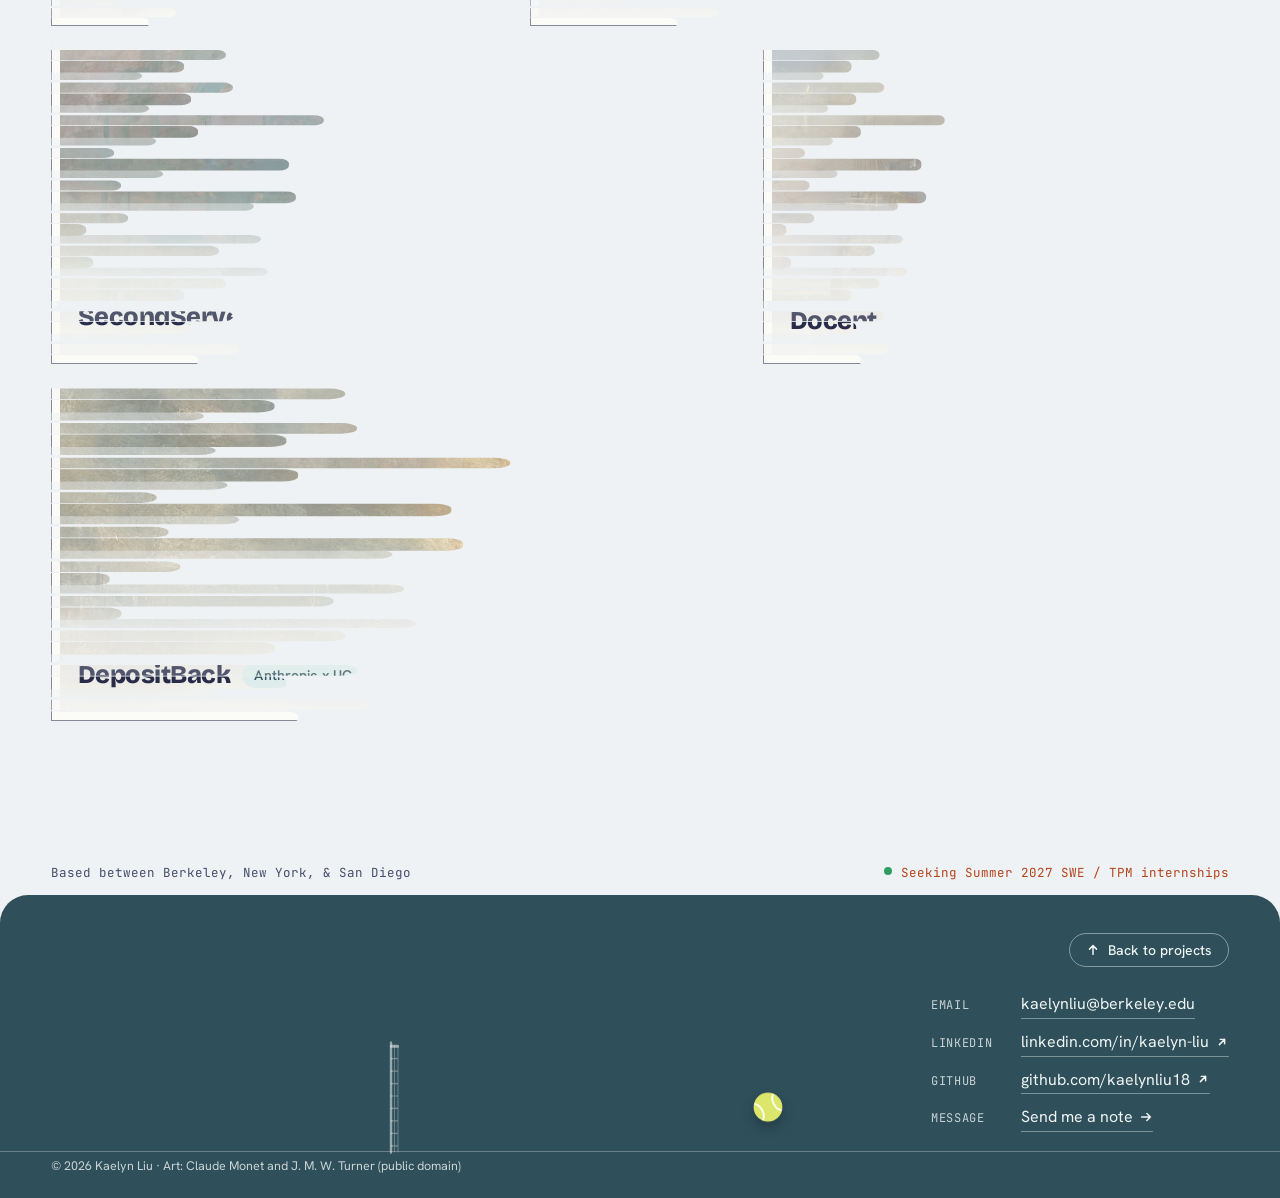
==== commit 04a124de: "Hero: Current ML Engineer @ Packaging Matters" ====
--- a/index.html
+++ b/index.html
@@ -8,7 +8,7 @@
 <link rel="preconnect" href="https://fonts.googleapis.com">
 <link rel="preconnect" href="https://fonts.gstatic.com" crossorigin>
 <link href="https://fonts.googleapis.com/css2?family=Bricolage+Grotesque:opsz,wght@12..96,500;12..96,700;12..96,800&family=Hanken+Grotesk:wght@400;500;600&family=JetBrains+Mono:wght@400;500&family=Instrument+Serif:ital@1&display=swap" rel="stylesheet">
-<link rel="stylesheet" href="styles.css?v=213">
+<link rel="stylesheet" href="styles.css?v=214">
 <link rel="icon" href="data:image/svg+xml,%3Csvg xmlns='http://www.w3.org/2000/svg' viewBox='0 0 32 32'%3E%3Crect width='32' height='32' rx='6' fill='%23cfdcef'/%3E%3Cpath d='M9 8v16M9 16l9-8M12 14l7 10' stroke='%231c2140' stroke-width='3' fill='none' stroke-linecap='round'/%3E%3C/svg%3E">
 </head>
 <body>
@@ -32,7 +32,7 @@
         <p class="edu">Electrical Engineering + Computer Sciences + Business @ UC Berkeley M.E.T.</p>
       </div>
       <div class="hero-pitch">
-        <p class="now"><span class="dot open" aria-hidden="true"></span><span>Current SWE Intern @ Packaging Matters <span class="seek">(seeking Summer 2027 SWE / TPM internships)</span></span></p>
+        <p class="now"><span class="dot open" aria-hidden="true"></span><span>Current ML Engineer @ Packaging Matters <span class="seek">(seeking Summer 2027 SWE / TPM internships)</span></span></p>
         <p class="reach hero-reach"><a href="contact.html">Contact me <svg class="i" viewBox="0 0 16 16" aria-hidden="true"><path d="M3 8h10M9 4l4 4-4 4"/></svg></a></p>
       </div>
     </section>
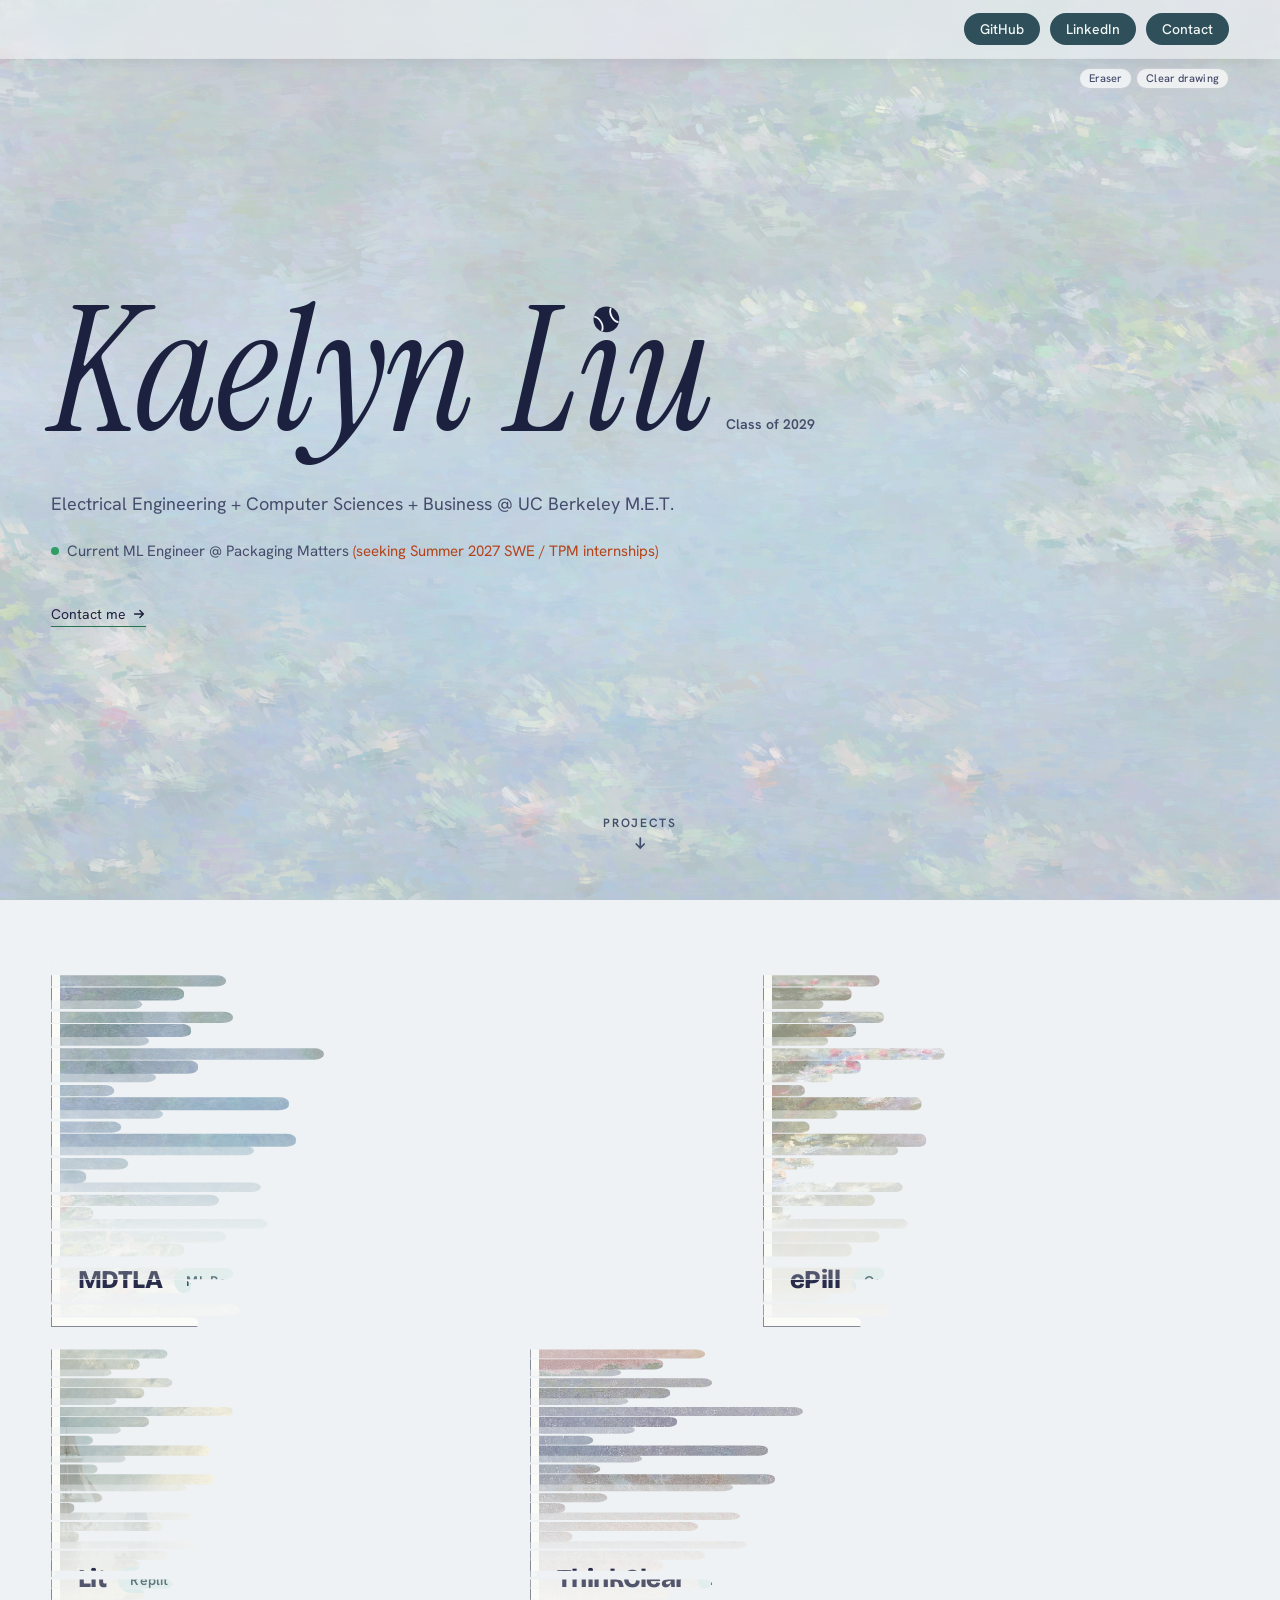
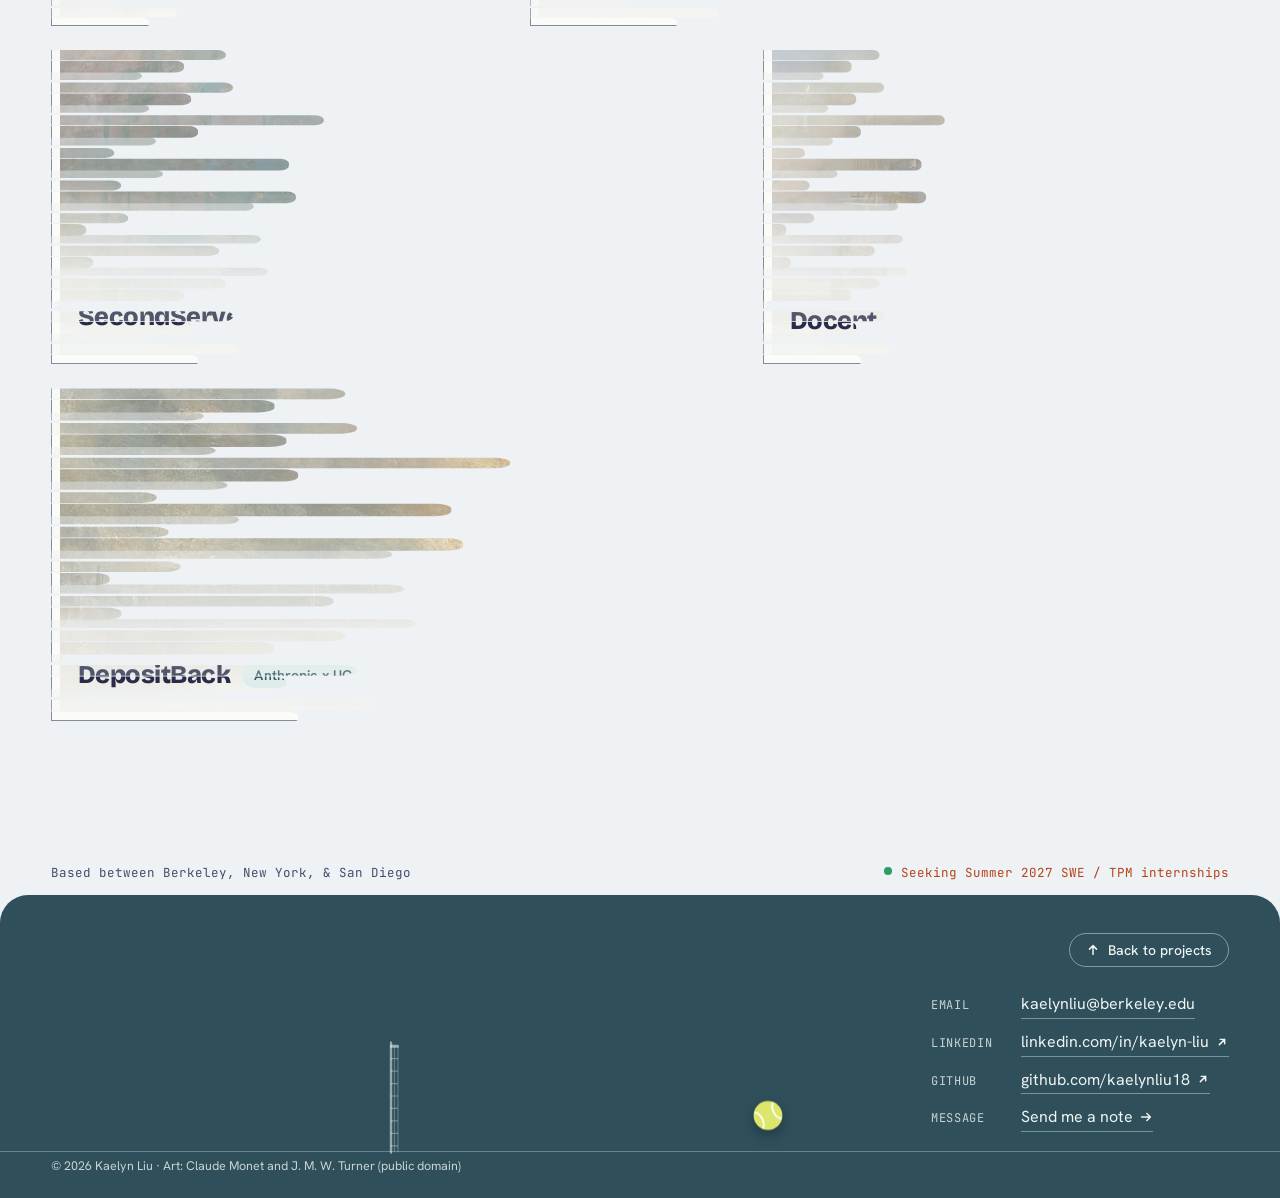
==== commit 1b25234b: "Badges: Software Developer for SecondServe and Docent" ====
--- a/index.html
+++ b/index.html
@@ -8,7 +8,7 @@
 <link rel="preconnect" href="https://fonts.googleapis.com">
 <link rel="preconnect" href="https://fonts.gstatic.com" crossorigin>
 <link href="https://fonts.googleapis.com/css2?family=Bricolage+Grotesque:opsz,wght@12..96,500;12..96,700;12..96,800&family=Hanken+Grotesk:wght@400;500;600&family=JetBrains+Mono:wght@400;500&family=Instrument+Serif:ital@1&display=swap" rel="stylesheet">
-<link rel="stylesheet" href="styles.css?v=214">
+<link rel="stylesheet" href="styles.css?v=215">
 <link rel="icon" href="data:image/svg+xml,%3Csvg xmlns='http://www.w3.org/2000/svg' viewBox='0 0 32 32'%3E%3Crect width='32' height='32' rx='6' fill='%23cfdcef'/%3E%3Cpath d='M9 8v16M9 16l9-8M12 14l7 10' stroke='%231c2140' stroke-width='3' fill='none' stroke-linecap='round'/%3E%3C/svg%3E">
 </head>
 <body>
@@ -54,10 +54,10 @@
           <span class="frame"><img class="tile-art" src="assets/thinkclear-cover.webp" width="1181" height="945" alt="" loading="eager"><span class="cover-text"><span class="tile-title"><span class="tile-name">ThinkClear</span><span class="badge">Edge ML Engineer @ UPenn M&amp;TSI</span></span><span class="tile-line">Bone-conduction smart glasses with real-time edge facial recognition</span><span class="tile-foot"><span class="tile-metric">400k+ API requests supported</span></span></span></span>
         </button></li>
         <li><button class="tile" type="button" data-i="4" aria-controls="d-secondserve">
-          <span class="frame"><img class="tile-art" src="assets/secondserve-cover.webp" width="1550" height="1240" alt="" loading="eager"><span class="cover-text"><span class="tile-title"><span class="tile-name">SecondServe</span><span class="badge">Software Engineer</span></span><span class="tile-line">Physics-based digital twin for tennis serve optimization</span><span class="tile-foot"><span class="tile-metric wip">Still optimizing</span></span></span></span>
+          <span class="frame"><img class="tile-art" src="assets/secondserve-cover.webp" width="1550" height="1240" alt="" loading="eager"><span class="cover-text"><span class="tile-title"><span class="tile-name">SecondServe</span><span class="badge">Software Developer</span></span><span class="tile-line">Physics-based digital twin for tennis serve optimization</span><span class="tile-foot"><span class="tile-metric wip">Still optimizing</span></span></span></span>
         </button></li>
         <li><button class="tile" type="button" data-i="5" aria-controls="d-docent">
-          <span class="frame"><img class="tile-art" src="assets/docent-cover.webp?v=2" width="1400" height="1120" alt="" loading="eager"><span class="cover-text"><span class="tile-title"><span class="tile-name">Docent</span><span class="badge">Software Engineer</span></span><span class="tile-line">Description coming soon</span></span></span>
+          <span class="frame"><img class="tile-art" src="assets/docent-cover.webp?v=2" width="1400" height="1120" alt="" loading="eager"><span class="cover-text"><span class="tile-title"><span class="tile-name">Docent</span><span class="badge">Software Developer</span></span><span class="tile-line">Description coming soon</span></span></span>
         </button></li>
         <li><button class="tile" type="button" data-i="6" aria-controls="d-depositback">
           <span class="frame"><img class="tile-art" src="assets/depositback-cover.webp?v=2" width="1400" height="1120" alt="" loading="eager"><span class="cover-text"><span class="tile-title"><span class="tile-name">DepositBack</span><span class="badge">Anthropic x UC Berkeley Hackathon Winner</span></span><span class="tile-line">Multi-agent LLM system to help renters get their security deposits back</span><span class="tile-foot"><span class="tile-metric">15s end-to-end analysis</span></span></span></span>
@@ -117,7 +117,7 @@
       <article class="detail" id="d-secondserve" data-i="4" data-cover="assets/secondserve-cover.webp" aria-labelledby="t-secondserve">
         <figure class="detail-fig dev-fig"><p class="dev-note"><b>In development</b>A new diagram for this project is on the way.</p></figure>
         <div class="detail-body">
-          <div class="title-row"><h3 id="t-secondserve" tabindex="-1">SecondServe</h3><span class="badge">Software Engineer</span></div>
+          <div class="title-row"><h3 id="t-secondserve" tabindex="-1">SecondServe</h3><span class="badge">Software Developer</span></div>
           <p class="context">Tennis player digital twin</p>
           <ul class="results"><li><span class="num">4.3×</span> faster optimization (9 cores)</li></ul>
           <p class="blurb">A physics-based digital twin of a tennis player. A 3D athlete modeled in MuJoCo searches for motion parameters with CMA-ES, an evolutionary optimizer, within the body's physical constraints. Parallelizing fitness evaluation across nine CPU cores makes each optimization 4.3× faster.</p>
@@ -128,7 +128,7 @@
       <article class="detail" id="d-docent" data-i="5" data-cover="assets/docent-cover.webp?v=2" aria-labelledby="t-docent">
         <figure class="detail-fig dev-fig"><p class="dev-note"><b>Coming soon</b></p></figure>
         <div class="detail-body">
-          <div class="title-row"><h3 id="t-docent" tabindex="-1">Docent</h3><span class="badge">Software Engineer</span></div>
+          <div class="title-row"><h3 id="t-docent" tabindex="-1">Docent</h3><span class="badge">Software Developer</span></div>
           <p class="context">Description coming soon</p>
         </div>
       </article>
